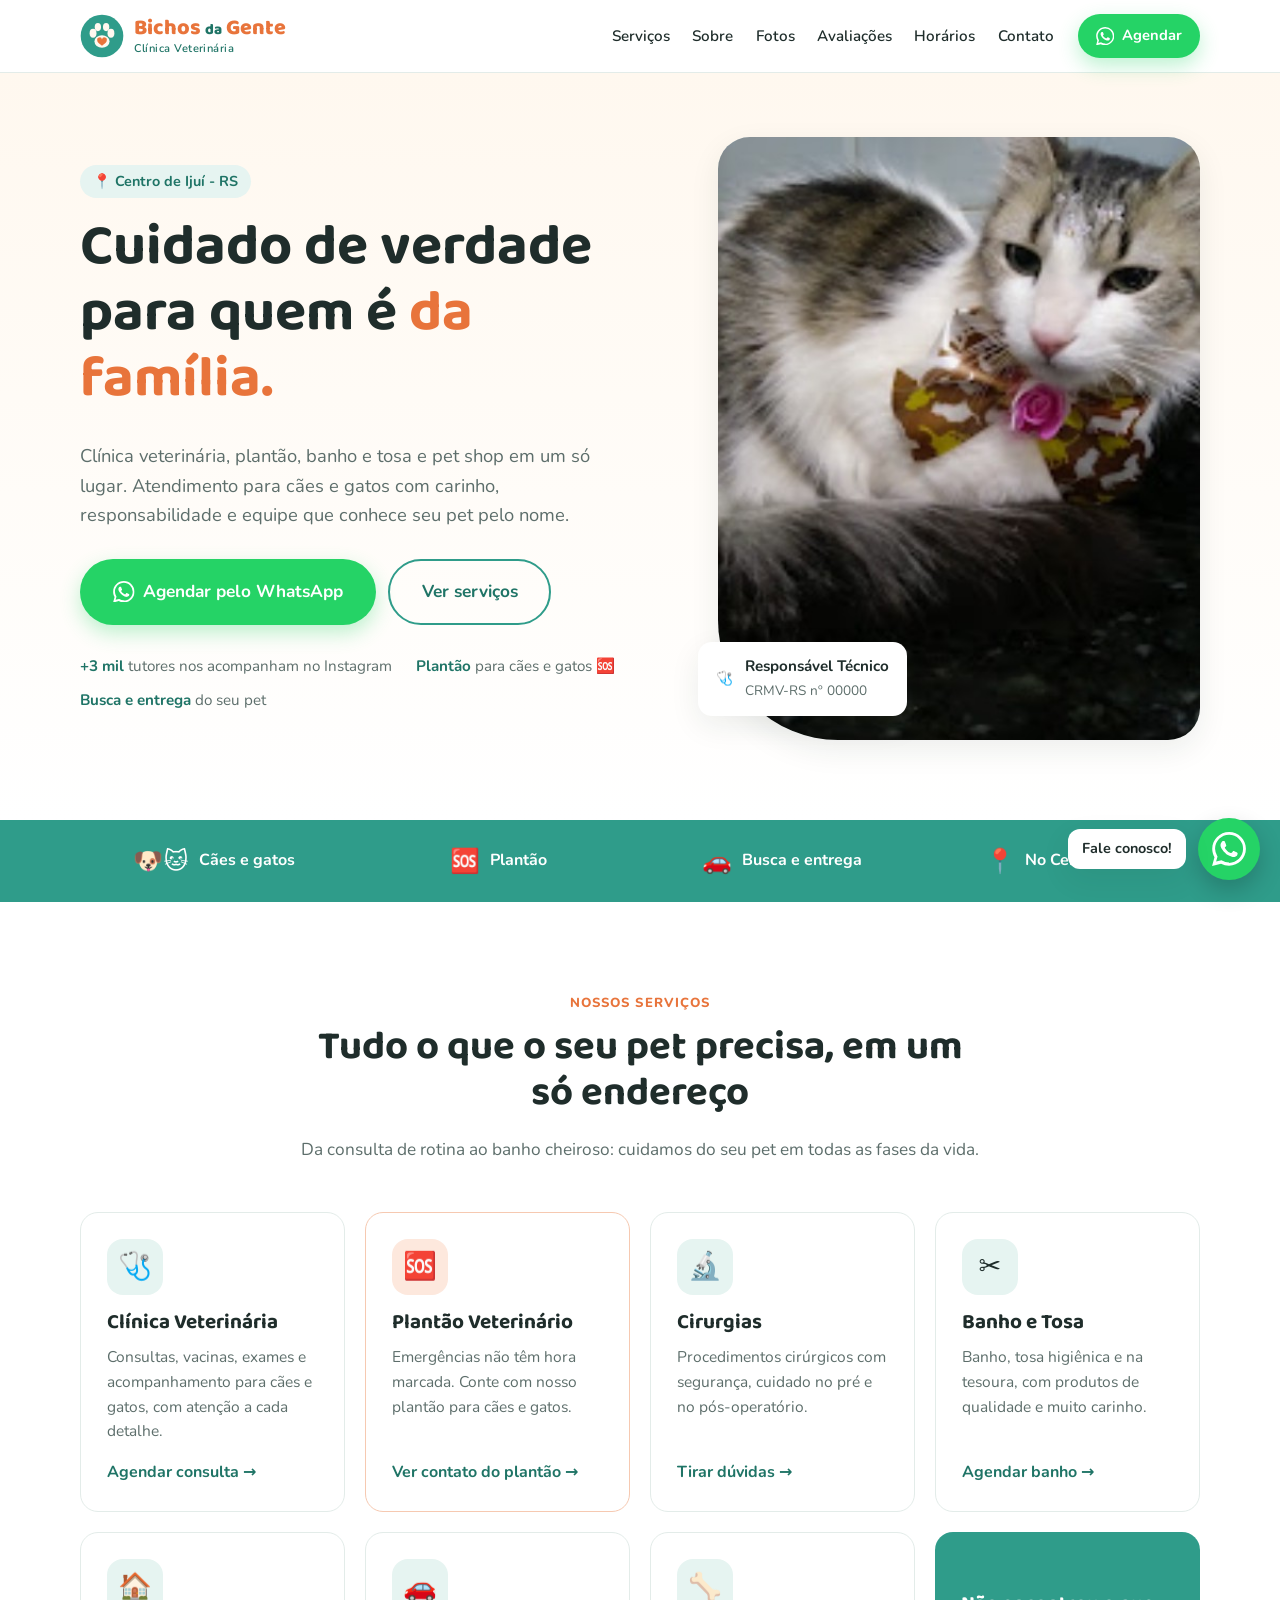
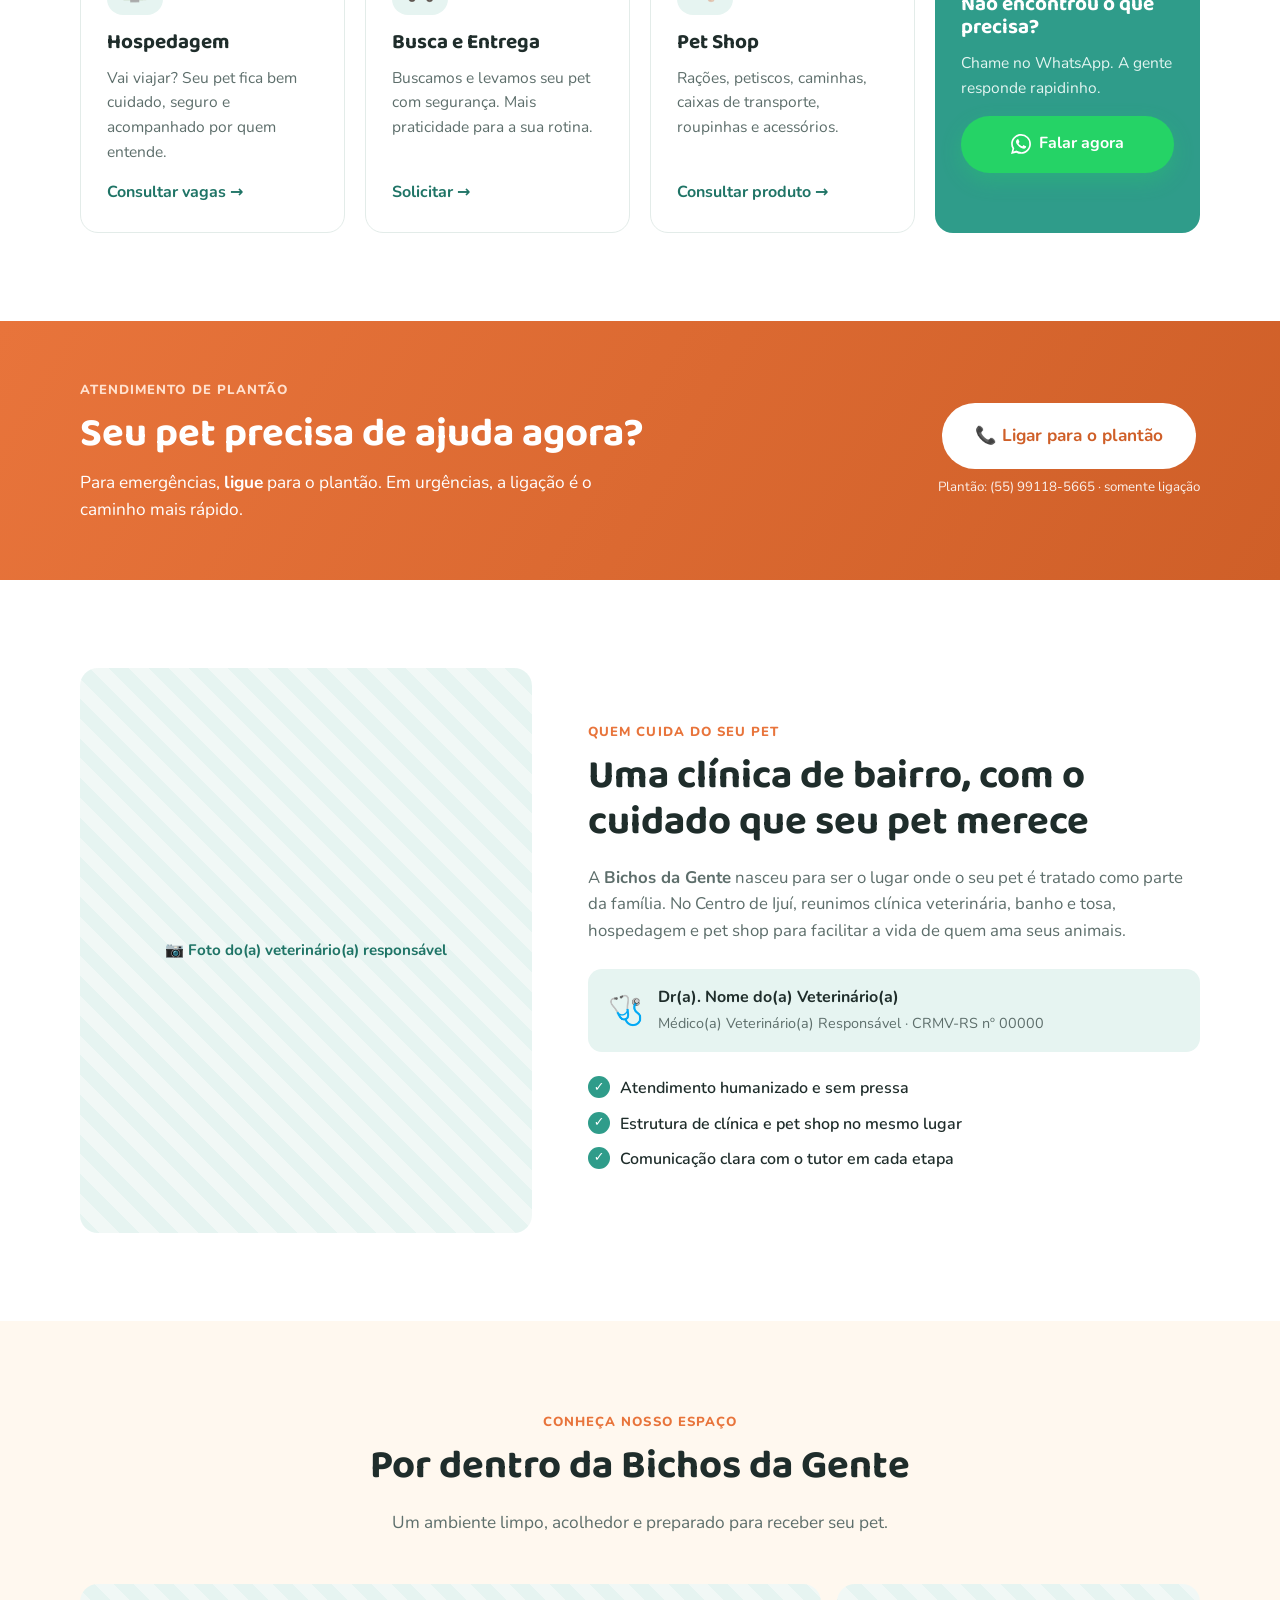
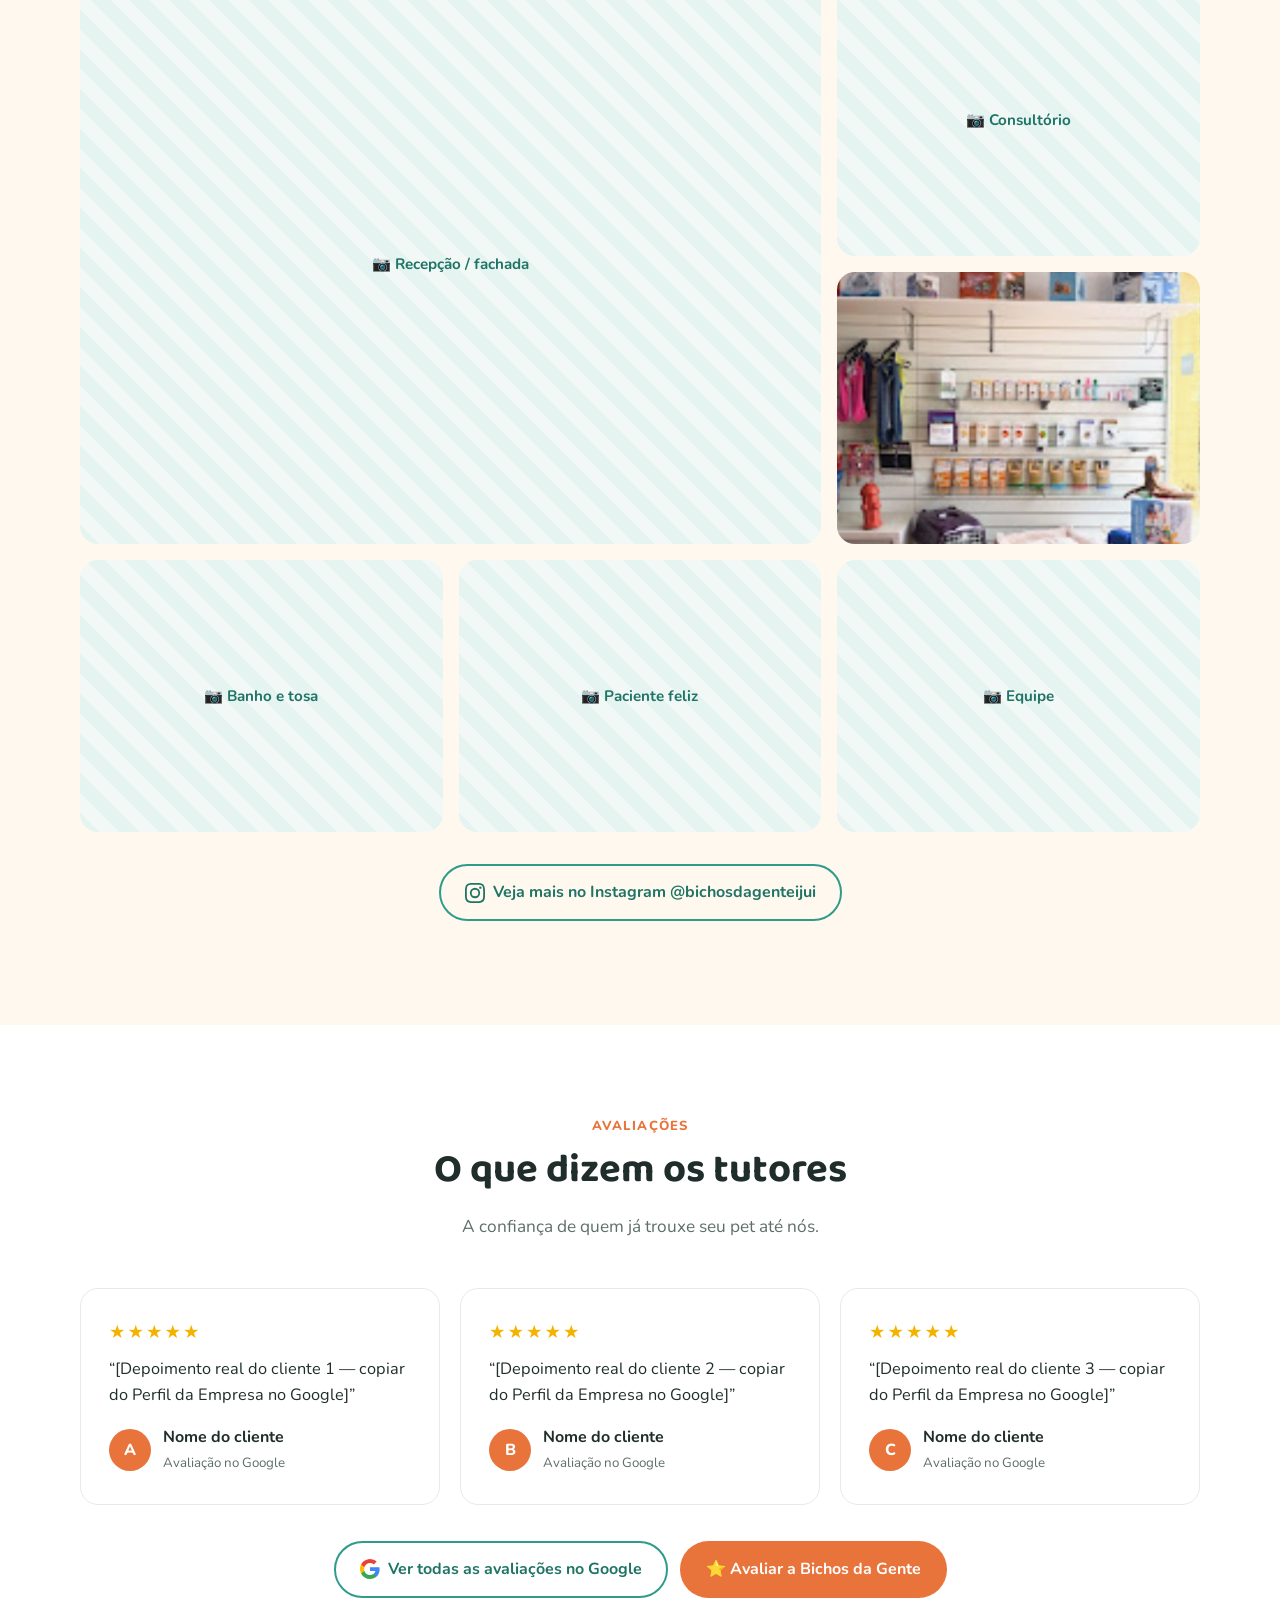
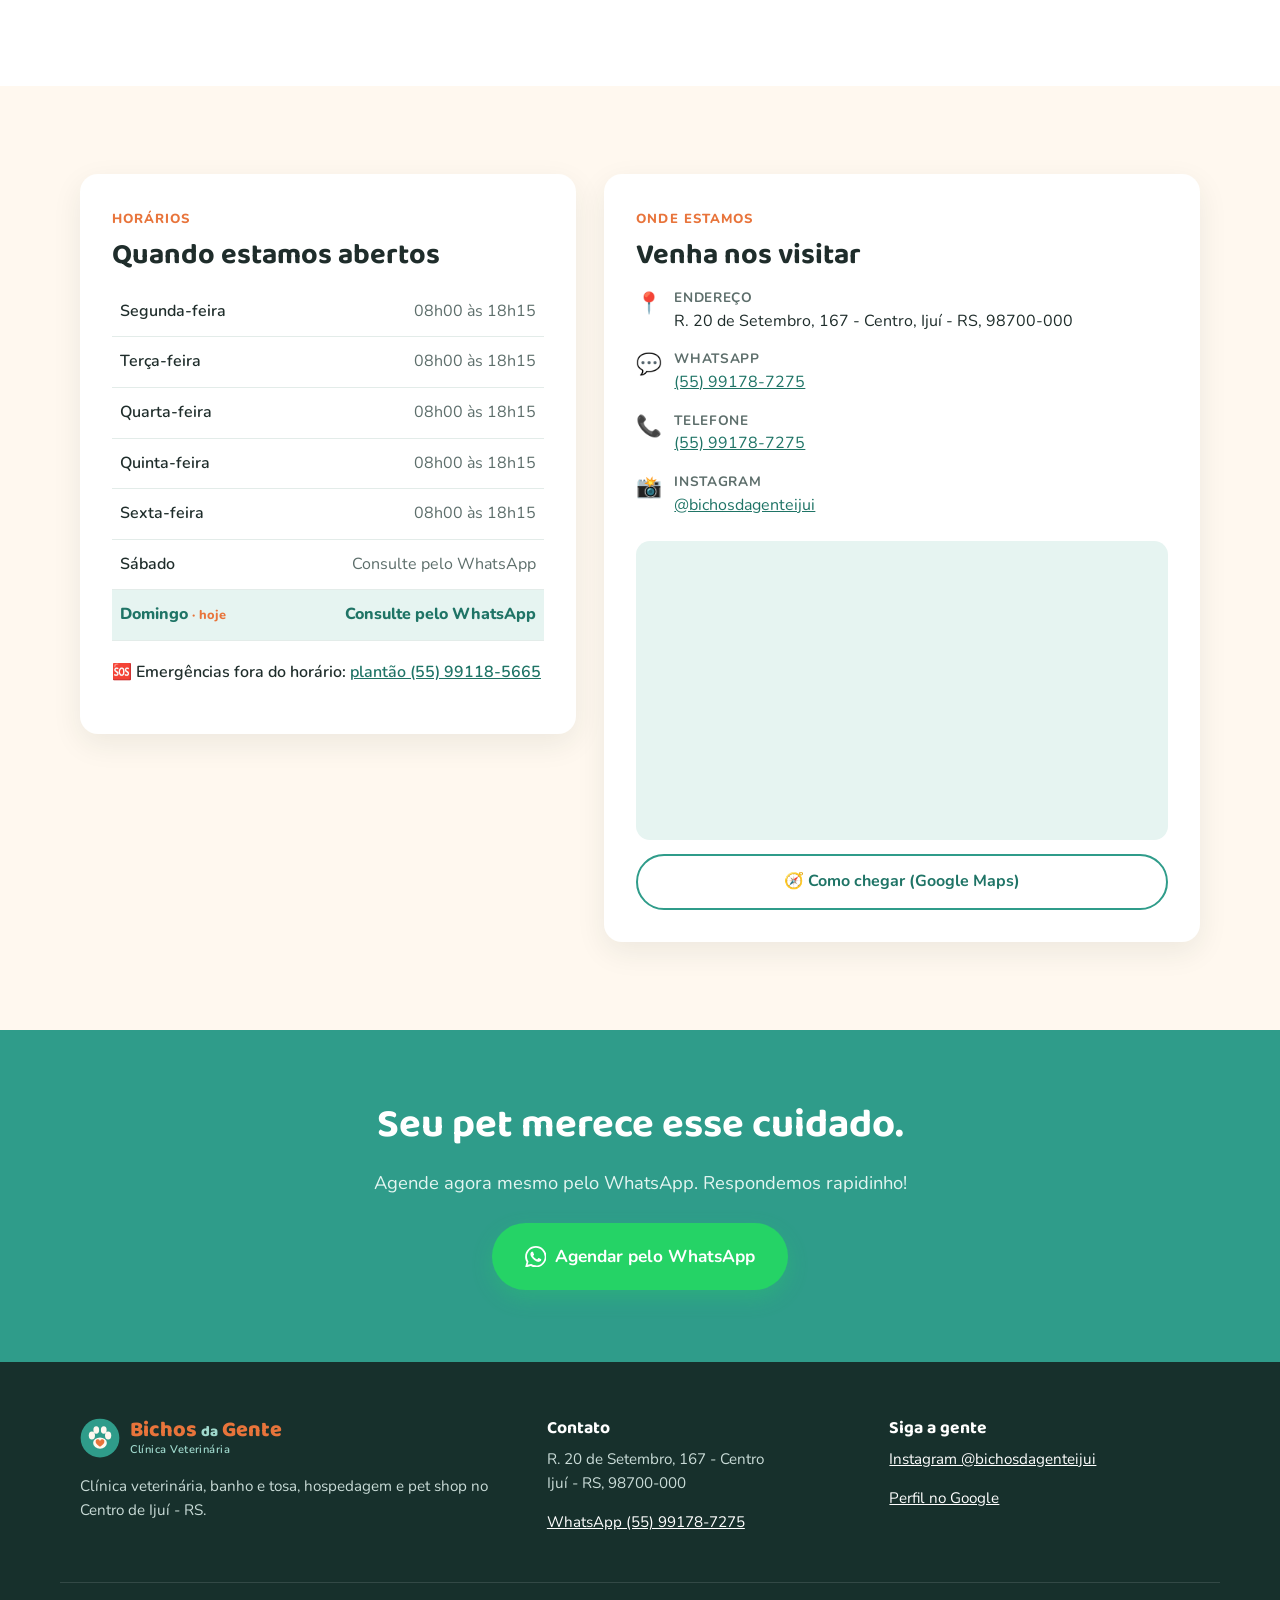
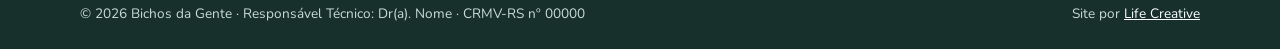
==== preview-site.html @ 6191a256 "Adiciona fotos reais do Perfil do Google e corrige selo do CRMV Co-Authored-By: Claude Opus 5.5 <nor" ====
<!DOCTYPE html>
<html lang="pt-BR">
<head>
  <meta charset="UTF-8">
  <meta name="viewport" content="width=device-width, initial-scale=1.0">
  <title>Bichos da Gente | Clínica Veterinária, Banho e Tosa e Pet Shop em Ijuí - RS</title>
  <meta name="description" content="Clínica veterinária no Centro de Ijuí (RS). Consultas, cirurgias, plantão, banho e tosa, hospedagem, busca e entrega e pet shop para cães e gatos. Fale no WhatsApp: (55) 99178-7275.">
  <meta name="keywords" content="veterinário Ijuí, clínica veterinária Ijuí, banho e tosa Ijuí, pet shop Ijuí, plantão veterinário Ijuí">
  <link rel="canonical" href="https://www.bichosdagente.com.br/"><!-- EDITAR: domínio definitivo -->

  <!-- Compartilhamento (WhatsApp, Facebook, etc.) -->
  <meta property="og:type" content="website">
  <meta property="og:title" content="Bichos da Gente | Clínica Veterinária em Ijuí">
  <meta property="og:description" content="Cuidado completo para cães e gatos no Centro de Ijuí: clínica, plantão, banho e tosa e pet shop.">
  <meta property="og:image" content="assets/img/og-image.jpg"><!-- EDITAR: imagem 1200x630 -->
  <meta property="og:locale" content="pt_BR">
  <meta name="theme-color" content="#2f9c8a">

  <link rel="icon" href="[data-uri]" type="image/svg+xml">
  <link rel="preconnect" href="https://fonts.googleapis.com">
  <link rel="preconnect" href="https://fonts.gstatic.com" crossorigin>
  <link href="https://fonts.googleapis.com/css2?family=Baloo+2:wght@600;700;800&family=Nunito:wght@400;600;700&display=swap" rel="stylesheet">
  <style>
/* =========================================================
   Bichos da Gente — Clínica Veterinária (Ijuí - RS)
   Paleta baseada na identidade visual do Instagram
   ========================================================= */
:root {
  --teal: #2f9c8a;
  --teal-dark: #1f7466;
  --teal-soft: #e6f4f1;
  --orange: #e8743b;
  --orange-dark: #cf5f28;
  --cream: #fff8ef;
  --ink: #1f2d2b;
  --muted: #5d6e6b;
  --line: #e3ece9;
  --white: #fff;
  --wa: #25d366;
  --wa-dark: #1da851;
  --radius: 18px;
  --shadow: 0 10px 30px rgba(31, 45, 43, .08);
  --font-title: "Baloo 2", system-ui, sans-serif;
  --font-body: "Nunito", system-ui, sans-serif;
}

*, *::before, *::after { box-sizing: border-box; }
html { scroll-behavior: smooth; scroll-padding-top: 80px; }
body {
  margin: 0;
  font-family: var(--font-body);
  color: var(--ink);
  background: var(--white);
  line-height: 1.6;
  -webkit-font-smoothing: antialiased;
}
img { max-width: 100%; display: block; }
a { color: var(--teal-dark); }
h1, h2, h3, h4 { font-family: var(--font-title); line-height: 1.15; margin: 0 0 .5em; }
h1 { font-size: clamp(2.2rem, 5vw, 3.6rem); }
h2 { font-size: clamp(1.7rem, 3.5vw, 2.5rem); }
h3 { font-size: 1.3rem; }
p { margin: 0 0 1em; }

.container { width: 100%; max-width: 1160px; margin: 0 auto; padding: 0 20px; }
.center { text-align: center; margin-top: 2rem; }

/* ---------- Botões ---------- */
.btn {
  display: inline-flex; align-items: center; justify-content: center; gap: .5em;
  padding: .85em 1.5em; border-radius: 999px; border: 2px solid transparent;
  font-family: var(--font-body); font-weight: 700; font-size: 1rem;
  text-decoration: none; cursor: pointer; transition: transform .15s, background .2s, box-shadow .2s;
}
.btn:hover { transform: translateY(-2px); }
.btn--sm { padding: .55em 1.1em; font-size: .92rem; }
.btn--lg { padding: 1em 1.8em; font-size: 1.08rem; }
.btn--block { display: flex; width: 100%; }
.btn--wa { background: var(--wa); color: #fff; box-shadow: 0 8px 20px rgba(37, 211, 102, .3); }
.btn--wa:hover { background: var(--wa-dark); }
.btn--primary { background: var(--orange); color: #fff; }
.btn--primary:hover { background: var(--orange-dark); }
.btn--ghost { background: transparent; color: var(--teal-dark); border-color: var(--teal); }
.btn--ghost:hover { background: var(--teal-soft); }
.btn--white { background: #fff; color: var(--orange-dark); }
.ico { width: 1.25em; height: 1.25em; flex-shrink: 0; }

/* ---------- Header ---------- */
.header {
  position: sticky; top: 0; z-index: 50;
  background: rgba(255, 255, 255, .95); backdrop-filter: blur(8px);
  border-bottom: 1px solid var(--line);
}
.header__inner { display: flex; align-items: center; gap: 1.5rem; height: 72px; }
.logo { display: flex; align-items: center; gap: .6rem; text-decoration: none; color: var(--ink); }
.logo__text { font-family: var(--font-title); font-weight: 800; font-size: 1.35rem; line-height: 1; color: var(--orange); }
.logo__text small { font-size: .7em; color: var(--teal-dark); }
.logo__text em { display: block; font-style: normal; font-family: var(--font-body); font-weight: 600; font-size: .7rem; color: var(--teal-dark); letter-spacing: .04em; margin-top: 3px; }
.nav { display: flex; gap: 1.4rem; margin-left: auto; }
.nav a { color: var(--ink); text-decoration: none; font-weight: 600; font-size: .95rem; }
.nav a:hover { color: var(--teal); }
.nav-toggle { display: none; background: none; border: 0; padding: 8px; cursor: pointer; }
.nav-toggle span { display: block; width: 24px; height: 2px; background: var(--ink); margin: 5px 0; border-radius: 2px; transition: .2s; }

/* ---------- Hero ---------- */
.hero { background: linear-gradient(180deg, var(--cream) 0%, #fff 100%); padding: 64px 0 80px; overflow: hidden; }
.hero__inner { display: grid; grid-template-columns: 1.1fr .9fr; gap: 48px; align-items: center; }
.tag { display: inline-block; background: var(--teal-soft); color: var(--teal-dark); font-weight: 700; font-size: .9rem; padding: .35em .9em; border-radius: 999px; margin-bottom: 1rem; }
.hl { color: var(--orange); }
.lead { font-size: 1.15rem; color: var(--muted); max-width: 540px; }
.hero__ctas { display: flex; flex-wrap: wrap; gap: 12px; margin: 1.8rem 0; }
.hero__proof { list-style: none; padding: 0; margin: 0; display: flex; flex-wrap: wrap; gap: 10px 24px; color: var(--muted); font-size: .95rem; }
.hero__proof strong { color: var(--teal-dark); }
.hero__media { position: relative; }
.hero__badge {
  position: absolute; left: -20px; bottom: 24px; z-index: 2;
  display: flex; align-items: center; gap: 12px;
  background: #fff; padding: 12px 18px; border-radius: 14px; box-shadow: var(--shadow);
}
.hero__badge-ico { font-size: 1.6rem; }
.hero__badge strong { display: block; font-size: .95rem; }
.hero__badge span { font-size: .85rem; color: var(--muted); }

/* ---------- Placeholders de foto ---------- */
.photo {
  position: relative; margin: 0; border-radius: var(--radius); overflow: hidden;
  background: repeating-linear-gradient(45deg, var(--teal-soft), var(--teal-soft) 14px, #f1f8f6 14px, #f1f8f6 28px);
  aspect-ratio: 4 / 3;
}
.photo::after {
  content: "📷 " attr(data-label);
  position: absolute; inset: 0; display: grid; place-items: center; text-align: center;
  padding: 1rem; color: var(--teal-dark); font-weight: 700; font-size: .95rem;
}
.photo img { position: absolute; inset: 0; width: 100%; height: 100%; object-fit: cover; z-index: 1; }
.photo--hero { aspect-ratio: 4 / 5; border-radius: 32px 32px 32px 120px; box-shadow: var(--shadow); }
.photo--portrait { aspect-ratio: 4 / 5; }

/* ---------- Faixa de confiança ---------- */
.trust { background: var(--teal); color: #fff; padding: 22px 0; }
.trust__grid { display: grid; grid-template-columns: repeat(4, 1fr); gap: 16px; text-align: center; }
.trust__grid div { display: flex; align-items: center; justify-content: center; gap: 10px; }
.trust__grid span { font-size: 1.5rem; }
.trust__grid p { margin: 0; font-weight: 700; }

/* ---------- Seções ---------- */
.section { padding: 88px 0; }
.section--soft { background: var(--cream); }
.section__head { text-align: center; max-width: 680px; margin: 0 auto 48px; }
.section__head p { color: var(--muted); font-size: 1.08rem; }
.eyebrow { display: inline-block; color: var(--orange); font-weight: 800; text-transform: uppercase; letter-spacing: .08em; font-size: .82rem; margin-bottom: .6rem; }
.eyebrow--light { color: #ffe1cf; }

/* ---------- Cards de serviço ---------- */
.cards { display: grid; grid-template-columns: repeat(4, 1fr); gap: 20px; }
.card {
  background: #fff; border: 1px solid var(--line); border-radius: var(--radius);
  padding: 26px; display: flex; flex-direction: column; transition: transform .2s, box-shadow .2s;
}
.card:hover { transform: translateY(-4px); box-shadow: var(--shadow); }
.card__ico { width: 56px; height: 56px; display: grid; place-items: center; font-size: 1.7rem; background: var(--teal-soft); border-radius: 16px; margin-bottom: 16px; }
.card p { color: var(--muted); font-size: .97rem; flex: 1; }
.card__link { font-weight: 700; text-decoration: none; color: var(--teal-dark); }
.card__link:hover { color: var(--orange); }
.card--alert .card__ico { background: #fde8dd; }
.card--alert { border-color: #f6c9b1; }
.card--cta { background: var(--teal); color: #fff; border: 0; justify-content: center; }
.card--cta p { color: #e3f5f1; flex: 0; }

/* ---------- Plantão ---------- */
.emergency { background: linear-gradient(120deg, var(--orange) 0%, var(--orange-dark) 100%); color: #fff; padding: 56px 0; }
.emergency__inner { display: flex; align-items: center; justify-content: space-between; gap: 32px; flex-wrap: wrap; }
.emergency h2 { margin-bottom: .3em; }
.emergency p { margin: 0; font-size: 1.08rem; max-width: 560px; }
.emergency__ctas { display: flex; flex-direction: column; align-items: center; gap: 8px; }
.emergency__ctas small { opacity: .9; }

/* ---------- Sobre ---------- */
.about { display: grid; grid-template-columns: .85fr 1.15fr; gap: 56px; align-items: center; }
.about__text p { color: var(--muted); font-size: 1.05rem; }
.vet-card { display: flex; gap: 14px; align-items: center; background: var(--teal-soft); border-radius: 14px; padding: 16px 20px; margin: 1.5rem 0; }
.vet-card__ico { font-size: 1.8rem; }
.vet-card strong { display: block; }
.vet-card span { font-size: .9rem; color: var(--muted); }
.checks { list-style: none; padding: 0; margin: 0; }
.checks li { padding-left: 32px; position: relative; margin-bottom: .6rem; font-weight: 600; }
.checks li::before { content: "✓"; position: absolute; left: 0; top: 0; width: 22px; height: 22px; display: grid; place-items: center; background: var(--teal); color: #fff; border-radius: 50%; font-size: .8rem; }

/* ---------- Galeria ---------- */
.gallery { display: grid; grid-template-columns: repeat(3, 1fr); gap: 16px; }
.gallery .photo:first-child { grid-row: span 2; grid-column: span 2; aspect-ratio: auto; }

/* ---------- Avaliações ---------- */
.reviews { display: grid; grid-template-columns: repeat(3, 1fr); gap: 20px; }
.review { margin: 0; background: #fff; border: 1px solid var(--line); border-radius: var(--radius); padding: 28px; display: flex; flex-direction: column; }
.review p { flex: 1; font-size: 1.02rem; }
.stars { color: #f5b301; font-size: 1.15rem; letter-spacing: 2px; margin-bottom: .6rem; }
.review footer { display: flex; align-items: center; gap: 12px; }
.review footer strong { display: block; }
.review footer small { color: var(--muted); }
.avatar { width: 42px; height: 42px; border-radius: 50%; background: var(--orange); color: #fff; display: grid; place-items: center; font-weight: 800; }
.reviews__ctas { display: flex; flex-wrap: wrap; justify-content: center; gap: 12px; margin-top: 36px; }

/* ---------- Horários e contato ---------- */
.info { display: grid; grid-template-columns: 1fr 1.2fr; gap: 28px; align-items: start; }
.info__box { background: #fff; border-radius: var(--radius); padding: 32px; box-shadow: var(--shadow); }
.info__box h2 { font-size: 1.8rem; }
.hours { width: 100%; border-collapse: collapse; }
.hours th, .hours td { padding: 12px 8px; border-bottom: 1px solid var(--line); text-align: left; }
.hours th { font-weight: 600; }
.hours td { text-align: right; color: var(--muted); }
.hours tr.today { background: var(--teal-soft); }
.hours tr.today th, .hours tr.today td { color: var(--teal-dark); font-weight: 800; }
.hours tr.today th::after { content: " · hoje"; font-size: .8rem; color: var(--orange); }
.hours__note { margin-top: 1.2rem; font-weight: 600; }
.contact { list-style: none; padding: 0; margin: 0 0 1.4rem; display: grid; gap: 14px; }
.contact li { display: flex; gap: 12px; align-items: flex-start; }
.contact li > span { font-size: 1.3rem; }
.contact strong { display: block; font-size: .85rem; color: var(--muted); text-transform: uppercase; letter-spacing: .05em; }
.map { border-radius: 14px; overflow: hidden; margin-bottom: 14px; aspect-ratio: 16 / 9; background: var(--teal-soft); }
.map iframe { width: 100%; height: 100%; border: 0; }

/* ---------- CTA final ---------- */
.final { background: var(--teal); color: #fff; padding: 72px 0; text-align: center; }
.final p { font-size: 1.15rem; color: #e3f5f1; margin-bottom: 1.6rem; }

/* ---------- Rodapé ---------- */
.footer { background: #17302c; color: #c9dbd7; padding: 56px 0 24px; font-size: .95rem; }
.footer a { color: #fff; }
.footer h4 { color: #fff; font-size: 1.1rem; }
.footer__grid { display: grid; grid-template-columns: 1.4fr 1fr 1fr; gap: 32px; }
.logo--light .logo__text small, .logo--light .logo__text em { color: #9fd8cc; }
.footer__grid .logo { margin-bottom: 1rem; }
.footer__bottom { display: flex; justify-content: space-between; flex-wrap: wrap; gap: 8px; border-top: 1px solid rgba(255,255,255,.12); margin-top: 32px; padding-top: 20px; font-size: .85rem; }
.footer__bottom p { margin: 0; }

/* ---------- WhatsApp flutuante ---------- */
.wa-float {
  position: fixed; right: 20px; bottom: 20px; z-index: 60;
  width: 62px; height: 62px; border-radius: 50%; background: var(--wa); color: #fff;
  display: grid; place-items: center; box-shadow: 0 10px 25px rgba(0,0,0,.2);
  animation: pulse 2.4s infinite;
}
.wa-float svg { width: 34px; height: 34px; }
.wa-float__bubble {
  position: absolute; right: 74px; white-space: nowrap; background: #fff; color: var(--ink);
  padding: 8px 14px; border-radius: 12px; font-weight: 700; font-size: .9rem; box-shadow: var(--shadow);
}
@keyframes pulse {
  0% { box-shadow: 0 0 0 0 rgba(37, 211, 102, .5); }
  70% { box-shadow: 0 0 0 16px rgba(37, 211, 102, 0); }
  100% { box-shadow: 0 0 0 0 rgba(37, 211, 102, 0); }
}

/* ---------- Responsivo ---------- */
@media (max-width: 1000px) {
  .cards { grid-template-columns: repeat(2, 1fr); }
  .header__cta { display: none; }
}
@media (max-width: 860px) {
  .nav-toggle { display: block; margin-left: auto; }
  .nav {
    position: absolute; top: 72px; left: 0; right: 0; flex-direction: column; gap: 0;
    background: #fff; border-bottom: 1px solid var(--line); display: none;
  }
  .nav.open { display: flex; }
  .nav a { padding: 14px 20px; border-top: 1px solid var(--line); }
  .hero { padding: 40px 0 56px; }
  .hero__inner, .about, .info { grid-template-columns: 1fr; gap: 36px; }
  .hero__media { max-width: 420px; margin: 0 auto; width: 100%; }
  .hero__badge { left: 0; }
  .reviews { grid-template-columns: 1fr; }
  .gallery { grid-template-columns: repeat(2, 1fr); }
  .gallery .photo:first-child { grid-row: auto; grid-column: span 2; aspect-ratio: 16 / 9; }
  .trust__grid { grid-template-columns: repeat(2, 1fr); }
  .footer__grid { grid-template-columns: 1fr; }
  .section { padding: 64px 0; }
  .emergency__inner { flex-direction: column; text-align: center; }
}
@media (max-width: 520px) {
  .cards { grid-template-columns: 1fr; }
  .hero__ctas .btn { width: 100%; }
  .wa-float__bubble { display: none; }
  .info__box { padding: 22px; }
  .container { padding: 0 16px; }
}
@media (prefers-reduced-motion: reduce) {
  html { scroll-behavior: auto; }
  .wa-float { animation: none; }
  .btn, .card { transition: none; }
}

</style>

  <!-- Dados estruturados para o Google (SEO local) -->
  <script type="application/ld+json">
  {
    "@context": "https://schema.org",
    "@type": "VeterinaryCare",
    "name": "Bichos da Gente - Clínica Veterinária",
    "image": "https://www.bichosdagente.com.br/assets/img/og-image.jpg",
    "url": "https://www.bichosdagente.com.br/",
    "telephone": "+55-55-99178-7275",
    "address": {
      "@type": "PostalAddress",
      "streetAddress": "Rua 20 de Setembro, 167 - Centro",
      "addressLocality": "Ijuí",
      "addressRegion": "RS",
      "postalCode": "98700-000",
      "addressCountry": "BR"
    },
    "sameAs": [
      "https://www.instagram.com/bichosdagenteijui",
      "https://share.google/rm68JklPEhJQ6bpwt"
    ],
    "openingHoursSpecification": [
      { "@type": "OpeningHoursSpecification", "dayOfWeek": ["Monday","Tuesday","Wednesday","Thursday","Friday"], "opens": "08:00", "closes": "18:15" }
    ]
  }
  </script>
  <!-- EDITAR: ajuste "openingHoursSpecification" quando os horários forem confirmados -->
</head>
<body>

  <!-- ============ TOPO ============ -->
  <header class="header" id="topo">
    <div class="container header__inner">
      <a href="#topo" class="logo" aria-label="Bichos da Gente - início">
        <img src="[data-uri]" alt="" width="44" height="44">
        <span class="logo__text">Bichos <small>da</small> Gente<em>Clínica Veterinária</em></span>
      </a>

      <nav class="nav" id="nav" aria-label="Menu principal">
        <a href="#servicos">Serviços</a>
        <a href="#sobre">Sobre</a>
        <a href="#fotos">Fotos</a>
        <a href="#avaliacoes">Avaliações</a>
        <a href="#horarios">Horários</a>
        <a href="#contato">Contato</a>
      </nav>

      <a class="btn btn--wa btn--sm header__cta" data-wa="Olá! Vim pelo site e gostaria de agendar um atendimento." href="#" target="_blank" rel="noopener">
        <svg class="ico" aria-hidden="true"><use href="#i-wa"/></svg> Agendar
      </a>
      <button class="nav-toggle" id="navToggle" aria-label="Abrir menu" aria-expanded="false" aria-controls="nav">
        <span></span><span></span><span></span>
      </button>
    </div>
  </header>

  <main>
    <!-- ============ HERO ============ -->
    <section class="hero">
      <div class="container hero__inner">
        <div class="hero__text">
          <span class="tag">📍 Centro de Ijuí - RS</span>
          <h1>Cuidado de verdade para quem é <span class="hl">da família.</span></h1>
          <p class="lead">Clínica veterinária, plantão, banho e tosa e pet shop em um só lugar. Atendimento para cães e gatos com carinho, responsabilidade e equipe que conhece seu pet pelo nome.</p>
          <div class="hero__ctas">
            <a class="btn btn--wa btn--lg" data-wa="Olá! Vim pelo site e gostaria de agendar uma consulta para o meu pet." href="#" target="_blank" rel="noopener">
              <svg class="ico" aria-hidden="true"><use href="#i-wa"/></svg> Agendar pelo WhatsApp
            </a>
            <a class="btn btn--ghost btn--lg" href="#servicos">Ver serviços</a>
          </div>
          <ul class="hero__proof">
            <li><strong>+3 mil</strong> tutores nos acompanham no Instagram</li>
            <li><strong>Plantão</strong> para cães e gatos 🆘</li>
            <li><strong>Busca e entrega</strong> do seu pet</li>
          </ul>
        </div>
        <div class="hero__media">
          <!-- EDITAR: troque pela foto real (ex.: assets/img/hero.jpg) — veterinário(a) com um pet -->
          <div class="photo photo--hero" data-label="Foto principal: veterinário(a) atendendo um pet">
            <img src="[data-uri]" alt="Gatinho com gravatinha após o banho na Bichos da Gente" loading="eager" onerror="this.remove()">
          </div>
          <div class="hero__badge">
            <span class="hero__badge-ico">🩺</span>
            <div><strong>Responsável Técnico</strong><span>CRMV-RS nº <!-- EDITAR -->00000</span></div>
          </div>
        </div>
      </div>
    </section>

    <!-- ============ FAIXA DE CONFIANÇA ============ -->
    <section class="trust" aria-label="Diferenciais">
      <div class="container trust__grid">
        <div><span>🐶🐱</span><p>Cães e gatos</p></div>
        <div><span>🆘</span><p>Plantão</p></div>
        <div><span>🚗</span><p>Busca e entrega</p></div>
        <div><span>📍</span><p>No Centro de Ijuí</p></div>
      </div>
    </section>

    <!-- ============ SERVIÇOS ============ -->
    <section class="section" id="servicos">
      <div class="container">
        <div class="section__head">
          <span class="eyebrow">Nossos serviços</span>
          <h2>Tudo o que o seu pet precisa, em um só endereço</h2>
          <p>Da consulta de rotina ao banho cheiroso: cuidamos do seu pet em todas as fases da vida.</p>
        </div>

        <div class="cards">
          <article class="card">
            <div class="card__ico">🩺</div>
            <h3>Clínica Veterinária</h3>
            <p>Consultas, vacinas, exames e acompanhamento para cães e gatos, com atenção a cada detalhe.</p>
            <a class="card__link" data-wa="Olá! Gostaria de agendar uma consulta veterinária." href="#" target="_blank" rel="noopener">Agendar consulta →</a>
          </article>
          <article class="card card--alert">
            <div class="card__ico">🆘</div>
            <h3>Plantão Veterinário</h3>
            <p>Emergências não têm hora marcada. Conte com nosso plantão para cães e gatos.</p>
            <a class="card__link" href="#plantao">Ver contato do plantão →</a>
          </article>
          <article class="card">
            <div class="card__ico">🔬</div>
            <h3>Cirurgias</h3>
            <p>Procedimentos cirúrgicos com segurança, cuidado no pré e no pós-operatório.</p>
            <a class="card__link" data-wa="Olá! Gostaria de informações sobre cirurgias." href="#" target="_blank" rel="noopener">Tirar dúvidas →</a>
          </article>
          <article class="card">
            <div class="card__ico">✂️</div>
            <h3>Banho e Tosa</h3>
            <p>Banho, tosa higiênica e na tesoura, com produtos de qualidade e muito carinho.</p>
            <a class="card__link" data-wa="Olá! Gostaria de agendar banho e tosa." href="#" target="_blank" rel="noopener">Agendar banho →</a>
          </article>
          <article class="card">
            <div class="card__ico">🏠</div>
            <h3>Hospedagem</h3>
            <p>Vai viajar? Seu pet fica bem cuidado, seguro e acompanhado por quem entende.</p>
            <a class="card__link" data-wa="Olá! Gostaria de informações sobre hospedagem." href="#" target="_blank" rel="noopener">Consultar vagas →</a>
          </article>
          <article class="card">
            <div class="card__ico">🚗</div>
            <h3>Busca e Entrega</h3>
            <p>Buscamos e levamos seu pet com segurança. Mais praticidade para a sua rotina.</p>
            <a class="card__link" data-wa="Olá! Gostaria de usar o serviço de busca e entrega." href="#" target="_blank" rel="noopener">Solicitar →</a>
          </article>
          <article class="card">
            <div class="card__ico">🦴</div>
            <h3>Pet Shop</h3>
            <p>Rações, petiscos, caminhas, caixas de transporte, roupinhas e acessórios.</p>
            <a class="card__link" data-wa="Olá! Gostaria de saber se vocês têm um produto." href="#" target="_blank" rel="noopener">Consultar produto →</a>
          </article>
          <article class="card card--cta">
            <h3>Não encontrou o que precisa?</h3>
            <p>Chame no WhatsApp. A gente responde rapidinho.</p>
            <a class="btn btn--wa" data-wa="Olá! Tenho uma dúvida sobre os serviços." href="#" target="_blank" rel="noopener">
              <svg class="ico" aria-hidden="true"><use href="#i-wa"/></svg> Falar agora
            </a>
          </article>
        </div>
      </div>
    </section>

    <!-- ============ PLANTÃO (destaque) ============ -->
    <section class="emergency" id="plantao">
      <div class="container emergency__inner">
        <div>
          <span class="eyebrow eyebrow--light">Atendimento de plantão</span>
          <h2>Seu pet precisa de ajuda agora?</h2>
          <p>Para emergências, <strong>ligue</strong> para o plantão. Em urgências, a ligação é o caminho mais rápido.</p>
        </div>
        <div class="emergency__ctas">
          <!-- EDITAR: confirmar número do plantão (aparece em post do Instagram como 99118-5665) -->
          <a class="btn btn--white btn--lg" href="tel:+5555991185665">📞 Ligar para o plantão</a>
          <small>Plantão: (55) 99118-5665 · somente ligação</small>
        </div>
      </div>
    </section>

    <!-- ============ SOBRE ============ -->
    <section class="section" id="sobre">
      <div class="container about">
        <div class="about__media">
          <!-- EDITAR: foto real do(a) veterinário(a) responsável -->
          <div class="photo photo--portrait" data-label="Foto do(a) veterinário(a) responsável">
            <img src="assets/img/veterinario.jpg" alt="Veterinário(a) responsável da Bichos da Gente" loading="lazy" onerror="this.remove()">
          </div>
        </div>
        <div class="about__text">
          <span class="eyebrow">Quem cuida do seu pet</span>
          <h2>Uma clínica de bairro, com o cuidado que seu pet merece</h2>
          <p>A <strong>Bichos da Gente</strong> nasceu para ser o lugar onde o seu pet é tratado como parte da família. No Centro de Ijuí, reunimos clínica veterinária, banho e tosa, hospedagem e pet shop para facilitar a vida de quem ama seus animais.</p>
          <!-- EDITAR: inserir um parágrafo com a história real da clínica / formação do(a) veterinário(a) -->
          <div class="vet-card">
            <div class="vet-card__ico">🩺</div>
            <div>
              <strong><!-- EDITAR -->Dr(a). Nome do(a) Veterinário(a)</strong>
              <span>Médico(a) Veterinário(a) Responsável · CRMV-RS nº <!-- EDITAR -->00000</span>
            </div>
          </div>
          <ul class="checks">
            <li>Atendimento humanizado e sem pressa</li>
            <li>Estrutura de clínica e pet shop no mesmo lugar</li>
            <li>Comunicação clara com o tutor em cada etapa</li>
          </ul>
        </div>
      </div>
    </section>

    <!-- ============ FOTOS ============ -->
    <section class="section section--soft" id="fotos">
      <div class="container">
        <div class="section__head">
          <span class="eyebrow">Conheça nosso espaço</span>
          <h2>Por dentro da Bichos da Gente</h2>
          <p>Um ambiente limpo, acolhedor e preparado para receber seu pet.</p>
        </div>
        <!-- EDITAR: substitua pelos arquivos reais em assets/img/ (fotos da clínica, banho e tosa, pet shop e pacientes) -->
        <div class="gallery">
          <figure class="photo" data-label="Recepção / fachada"><img src="assets/img/foto-1.jpg" alt="Fachada da clínica Bichos da Gente" loading="lazy" onerror="this.remove()"></figure>
          <figure class="photo" data-label="Consultório"><img src="assets/img/foto-2.jpg" alt="Consultório veterinário" loading="lazy" onerror="this.remove()"></figure>
          <figure class="photo" data-label="Pet shop"><img src="[data-uri]" alt="Pet shop com rações e acessórios" loading="lazy" onerror="this.remove()"></figure>
          <figure class="photo" data-label="Banho e tosa"><img src="assets/img/foto-4.jpg" alt="Espaço de banho e tosa" loading="lazy" onerror="this.remove()"></figure>
          <figure class="photo" data-label="Paciente feliz"><img src="assets/img/foto-5.jpg" alt="Pet atendido na clínica" loading="lazy" onerror="this.remove()"></figure>
          <figure class="photo" data-label="Equipe"><img src="assets/img/foto-6.jpg" alt="Equipe da Bichos da Gente" loading="lazy" onerror="this.remove()"></figure>
        </div>
        <p class="center">
          <a class="btn btn--ghost" href="https://www.instagram.com/bichosdagenteijui" target="_blank" rel="noopener">
            <svg class="ico" aria-hidden="true"><use href="#i-ig"/></svg> Veja mais no Instagram @bichosdagenteijui
          </a>
        </p>
      </div>
    </section>

    <!-- ============ AVALIAÇÕES ============ -->
    <section class="section" id="avaliacoes">
      <div class="container">
        <div class="section__head">
          <span class="eyebrow">Avaliações</span>
          <h2>O que dizem os tutores</h2>
          <p>A confiança de quem já trouxe seu pet até nós.</p>
        </div>

        <!-- EDITAR: copie depoimentos REAIS do Google (com autorização) e substitua os textos abaixo -->
        <div class="reviews">
          <blockquote class="review">
            <div class="stars" aria-label="5 estrelas">★★★★★</div>
            <p>“[Depoimento real do cliente 1 — copiar do Perfil da Empresa no Google]”</p>
            <footer><span class="avatar">A</span><div><strong>Nome do cliente</strong><small>Avaliação no Google</small></div></footer>
          </blockquote>
          <blockquote class="review">
            <div class="stars" aria-label="5 estrelas">★★★★★</div>
            <p>“[Depoimento real do cliente 2 — copiar do Perfil da Empresa no Google]”</p>
            <footer><span class="avatar">B</span><div><strong>Nome do cliente</strong><small>Avaliação no Google</small></div></footer>
          </blockquote>
          <blockquote class="review">
            <div class="stars" aria-label="5 estrelas">★★★★★</div>
            <p>“[Depoimento real do cliente 3 — copiar do Perfil da Empresa no Google]”</p>
            <footer><span class="avatar">C</span><div><strong>Nome do cliente</strong><small>Avaliação no Google</small></div></footer>
          </blockquote>
        </div>

        <div class="reviews__ctas">
          <a class="btn btn--ghost" href="https://share.google/rm68JklPEhJQ6bpwt" target="_blank" rel="noopener">
            <svg class="ico" aria-hidden="true"><use href="#i-g"/></svg> Ver todas as avaliações no Google
          </a>
          <a class="btn btn--primary" href="https://share.google/rm68JklPEhJQ6bpwt" target="_blank" rel="noopener">⭐ Avaliar a Bichos da Gente</a>
        </div>
      </div>
    </section>

    <!-- ============ HORÁRIOS + LOCALIZAÇÃO ============ -->
    <section class="section section--soft" id="horarios">
      <div class="container info">
        <div class="info__box">
          <span class="eyebrow">Horários</span>
          <h2>Quando estamos abertos</h2>
          <!-- EDITAR: confirmar horários com a clínica (Google informa fechamento às 18h15) -->
          <table class="hours" id="hoursTable">
            <tbody>
              <tr data-day="1"><th>Segunda-feira</th><td>08h00 às 18h15</td></tr>
              <tr data-day="2"><th>Terça-feira</th><td>08h00 às 18h15</td></tr>
              <tr data-day="3"><th>Quarta-feira</th><td>08h00 às 18h15</td></tr>
              <tr data-day="4"><th>Quinta-feira</th><td>08h00 às 18h15</td></tr>
              <tr data-day="5"><th>Sexta-feira</th><td>08h00 às 18h15</td></tr>
              <tr data-day="6"><th>Sábado</th><td>Consulte pelo WhatsApp</td></tr>
              <tr data-day="0"><th>Domingo</th><td>Consulte pelo WhatsApp</td></tr>
            </tbody>
          </table>
          <p class="hours__note">🆘 Emergências fora do horário: <a href="tel:+5555991185665">plantão (55) 99118-5665</a></p>
        </div>

        <div class="info__box" id="contato">
          <span class="eyebrow">Onde estamos</span>
          <h2>Venha nos visitar</h2>
          <ul class="contact">
            <li><span>📍</span><div><strong>Endereço</strong>R. 20 de Setembro, 167 - Centro, Ijuí - RS, 98700-000</div></li>
            <li><span>💬</span><div><strong>WhatsApp</strong><a data-wa="Olá! Vim pelo site." href="#" target="_blank" rel="noopener">(55) 99178-7275</a></div></li>
            <li><span>📞</span><div><strong>Telefone</strong><a href="tel:+5555991787275">(55) 99178-7275</a></div></li>
            <li><span>📸</span><div><strong>Instagram</strong><a href="https://www.instagram.com/bichosdagenteijui" target="_blank" rel="noopener">@bichosdagenteijui</a></div></li>
          </ul>
          <div class="map">
            <iframe title="Mapa: Bichos da Gente, R. 20 de Setembro, 167 - Centro, Ijuí" src="https://maps.google.com/maps?q=R.%2020%20de%20Setembro%2C%20167%20-%20Centro%2C%20Iju%C3%AD%20-%20RS&z=16&output=embed" loading="lazy" referrerpolicy="no-referrer-when-downgrade"></iframe>
          </div>
          <a class="btn btn--ghost btn--block" href="https://share.google/rm68JklPEhJQ6bpwt" target="_blank" rel="noopener">🧭 Como chegar (Google Maps)</a>
        </div>
      </div>
    </section>

    <!-- ============ CTA FINAL ============ -->
    <section class="final">
      <div class="container final__inner">
        <h2>Seu pet merece esse cuidado.</h2>
        <p>Agende agora mesmo pelo WhatsApp. Respondemos rapidinho!</p>
        <a class="btn btn--wa btn--lg" data-wa="Olá! Vim pelo site e gostaria de agendar um atendimento para o meu pet." href="#" target="_blank" rel="noopener">
          <svg class="ico" aria-hidden="true"><use href="#i-wa"/></svg> Agendar pelo WhatsApp
        </a>
      </div>
    </section>
  </main>

  <!-- ============ RODAPÉ ============ -->
  <footer class="footer">
    <div class="container footer__grid">
      <div>
        <a href="#topo" class="logo logo--light">
          <img src="[data-uri]" alt="" width="40" height="40">
          <span class="logo__text">Bichos <small>da</small> Gente<em>Clínica Veterinária</em></span>
        </a>
        <p>Clínica veterinária, banho e tosa, hospedagem e pet shop no Centro de Ijuí - RS.</p>
      </div>
      <div>
        <h4>Contato</h4>
        <p>R. 20 de Setembro, 167 - Centro<br>Ijuí - RS, 98700-000</p>
        <p><a data-wa="Olá! Vim pelo site." href="#" target="_blank" rel="noopener">WhatsApp (55) 99178-7275</a></p>
      </div>
      <div>
        <h4>Siga a gente</h4>
        <p><a href="https://www.instagram.com/bichosdagenteijui" target="_blank" rel="noopener">Instagram @bichosdagenteijui</a></p>
        <p><a href="https://share.google/rm68JklPEhJQ6bpwt" target="_blank" rel="noopener">Perfil no Google</a></p>
      </div>
    </div>
    <div class="container footer__bottom">
      <p>© <span id="year">2026</span> Bichos da Gente · Responsável Técnico: <!-- EDITAR -->Dr(a). Nome · CRMV-RS nº 00000</p>
      <p>Site por <a href="#" rel="noopener">Life Creative</a></p><!-- EDITAR: link da Life Creative -->
    </div>
  </footer>

  <!-- Botão flutuante de WhatsApp -->
  <a class="wa-float" data-wa="Olá! Vim pelo site e gostaria de atendimento." href="#" target="_blank" rel="noopener" aria-label="Falar no WhatsApp">
    <svg aria-hidden="true"><use href="#i-wa"/></svg>
    <span class="wa-float__bubble">Fale conosco!</span>
  </a>

  <!-- Ícones SVG -->
  <svg width="0" height="0" style="position:absolute" aria-hidden="true">
    <symbol id="i-wa" viewBox="0 0 24 24"><path fill="currentColor" d="M17.47 14.38c-.3-.15-1.76-.87-2.03-.97-.27-.1-.47-.15-.67.15-.2.3-.77.97-.94 1.17-.17.2-.35.22-.64.07-.3-.15-1.25-.46-2.39-1.47-.88-.79-1.48-1.76-1.65-2.06-.17-.3-.02-.46.13-.6.13-.13.3-.35.45-.52.15-.17.2-.3.3-.5.1-.2.05-.37-.03-.52-.07-.15-.67-1.6-.92-2.2-.24-.58-.49-.5-.67-.5h-.57c-.2 0-.52.07-.8.37-.27.3-1.04 1.02-1.04 2.48s1.07 2.88 1.21 3.08c.15.2 2.1 3.2 5.08 4.49.71.31 1.26.49 1.7.63.71.22 1.36.19 1.87.12.57-.09 1.76-.72 2-1.41.25-.7.25-1.29.17-1.41-.07-.13-.27-.2-.57-.35M12.05 21.5h-.01a9.9 9.9 0 0 1-5.03-1.38l-.36-.21-3.74.98 1-3.65-.24-.37A9.86 9.86 0 0 1 2.16 11.9c0-5.45 4.44-9.89 9.9-9.89 2.64 0 5.12 1.03 6.99 2.9a9.82 9.82 0 0 1 2.89 7c0 5.45-4.44 9.89-9.89 9.89m8.41-18.3A11.81 11.81 0 0 0 12.05 0C5.5 0 .16 5.34.16 11.89c0 2.1.55 4.14 1.59 5.95L.06 24l6.3-1.65a11.88 11.88 0 0 0 5.68 1.45h.01c6.55 0 11.89-5.34 11.89-11.89 0-3.18-1.24-6.16-3.48-8.41"/></symbol>
    <symbol id="i-ig" viewBox="0 0 24 24"><path fill="currentColor" d="M12 2.16c3.2 0 3.58.01 4.85.07 3.25.15 4.77 1.69 4.92 4.92.06 1.27.07 1.65.07 4.85s-.01 3.58-.07 4.85c-.15 3.23-1.66 4.77-4.92 4.92-1.27.06-1.65.07-4.85.07s-3.58-.01-4.85-.07c-3.26-.15-4.77-1.7-4.92-4.92C2.17 15.58 2.16 15.2 2.16 12s.01-3.58.07-4.85C2.38 3.92 3.9 2.38 7.15 2.23 8.42 2.17 8.8 2.16 12 2.16M12 0C8.74 0 8.33.01 7.05.07 2.7.27.27 2.69.07 7.05.01 8.33 0 8.74 0 12s.01 3.67.07 4.95c.2 4.36 2.62 6.78 6.98 6.98C8.33 23.99 8.74 24 12 24s3.67-.01 4.95-.07c4.35-.2 6.78-2.62 6.98-6.98.06-1.28.07-1.69.07-4.95s-.01-3.67-.07-4.95c-.2-4.35-2.62-6.78-6.98-6.98C15.67.01 15.26 0 12 0m0 5.84a6.16 6.16 0 1 0 0 12.32 6.16 6.16 0 0 0 0-12.32M12 16a4 4 0 1 1 0-8 4 4 0 0 1 0 8m6.4-11.85a1.44 1.44 0 1 0 0 2.88 1.44 1.44 0 0 0 0-2.88"/></symbol>
    <symbol id="i-g" viewBox="0 0 24 24"><path fill="#4285F4" d="M23.5 12.27c0-.85-.08-1.67-.22-2.45H12v4.64h6.45a5.52 5.52 0 0 1-2.4 3.62v3h3.88c2.27-2.09 3.57-5.17 3.57-8.81"/><path fill="#34A853" d="M12 24c3.24 0 5.95-1.07 7.93-2.9l-3.88-3c-1.07.72-2.45 1.15-4.05 1.15-3.12 0-5.76-2.1-6.7-4.94H1.3v3.1A12 12 0 0 0 12 24"/><path fill="#FBBC05" d="M5.3 14.3a7.2 7.2 0 0 1 0-4.6V6.6h-4a12 12 0 0 0 0 10.8z"/><path fill="#EA4335" d="M12 4.75c1.76 0 3.34.6 4.58 1.8l3.44-3.44A11.97 11.97 0 0 0 1.3 6.6l4 3.1C6.24 6.86 8.88 4.75 12 4.75"/></symbol>
  </svg>

  <script>
// =========================================================
// Bichos da Gente — scripts do site
// Número do WhatsApp em UM lugar só: altere aqui se mudar.
// =========================================================
const WHATSAPP = "5555991787275";

// Monta os links de WhatsApp com mensagem pronta (atributo data-wa)
document.querySelectorAll("[data-wa]").forEach((el) => {
  const msg = el.getAttribute("data-wa") || "Olá! Vim pelo site.";
  el.href = `https://wa.me/${WHATSAPP}?text=${encodeURIComponent(msg)}`;
});

// Menu mobile
const toggle = document.getElementById("navToggle");
const nav = document.getElementById("nav");
if (toggle && nav) {
  toggle.addEventListener("click", () => {
    const open = nav.classList.toggle("open");
    toggle.setAttribute("aria-expanded", String(open));
    toggle.setAttribute("aria-label", open ? "Fechar menu" : "Abrir menu");
  });
  nav.querySelectorAll("a").forEach((a) =>
    a.addEventListener("click", () => {
      nav.classList.remove("open");
      toggle.setAttribute("aria-expanded", "false");
    })
  );
}

// Destaca o dia de hoje na tabela de horários
const today = new Date().getDay();
const row = document.querySelector(`#hoursTable tr[data-day="${today}"]`);
if (row) row.classList.add("today");

// Ano no rodapé
const year = document.getElementById("year");
if (year) year.textContent = new Date().getFullYear();

</script>
</body>
</html>
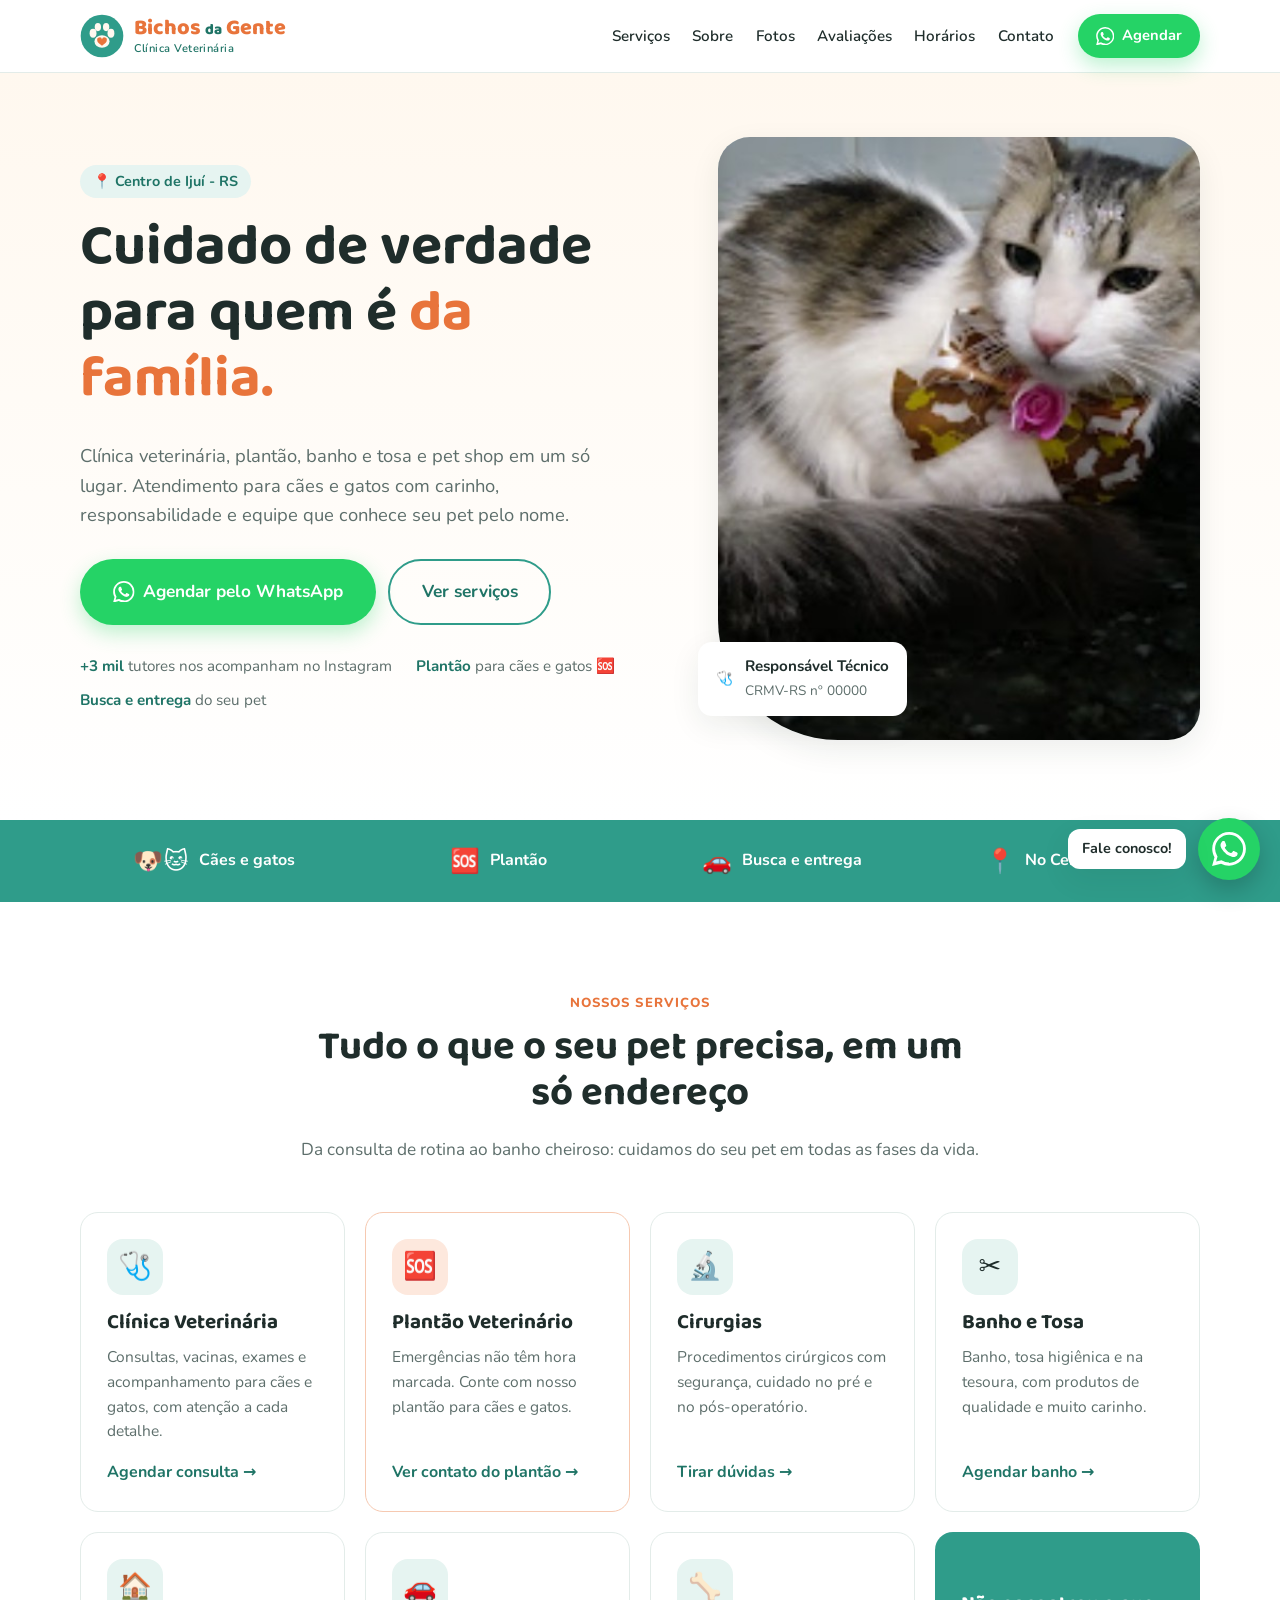
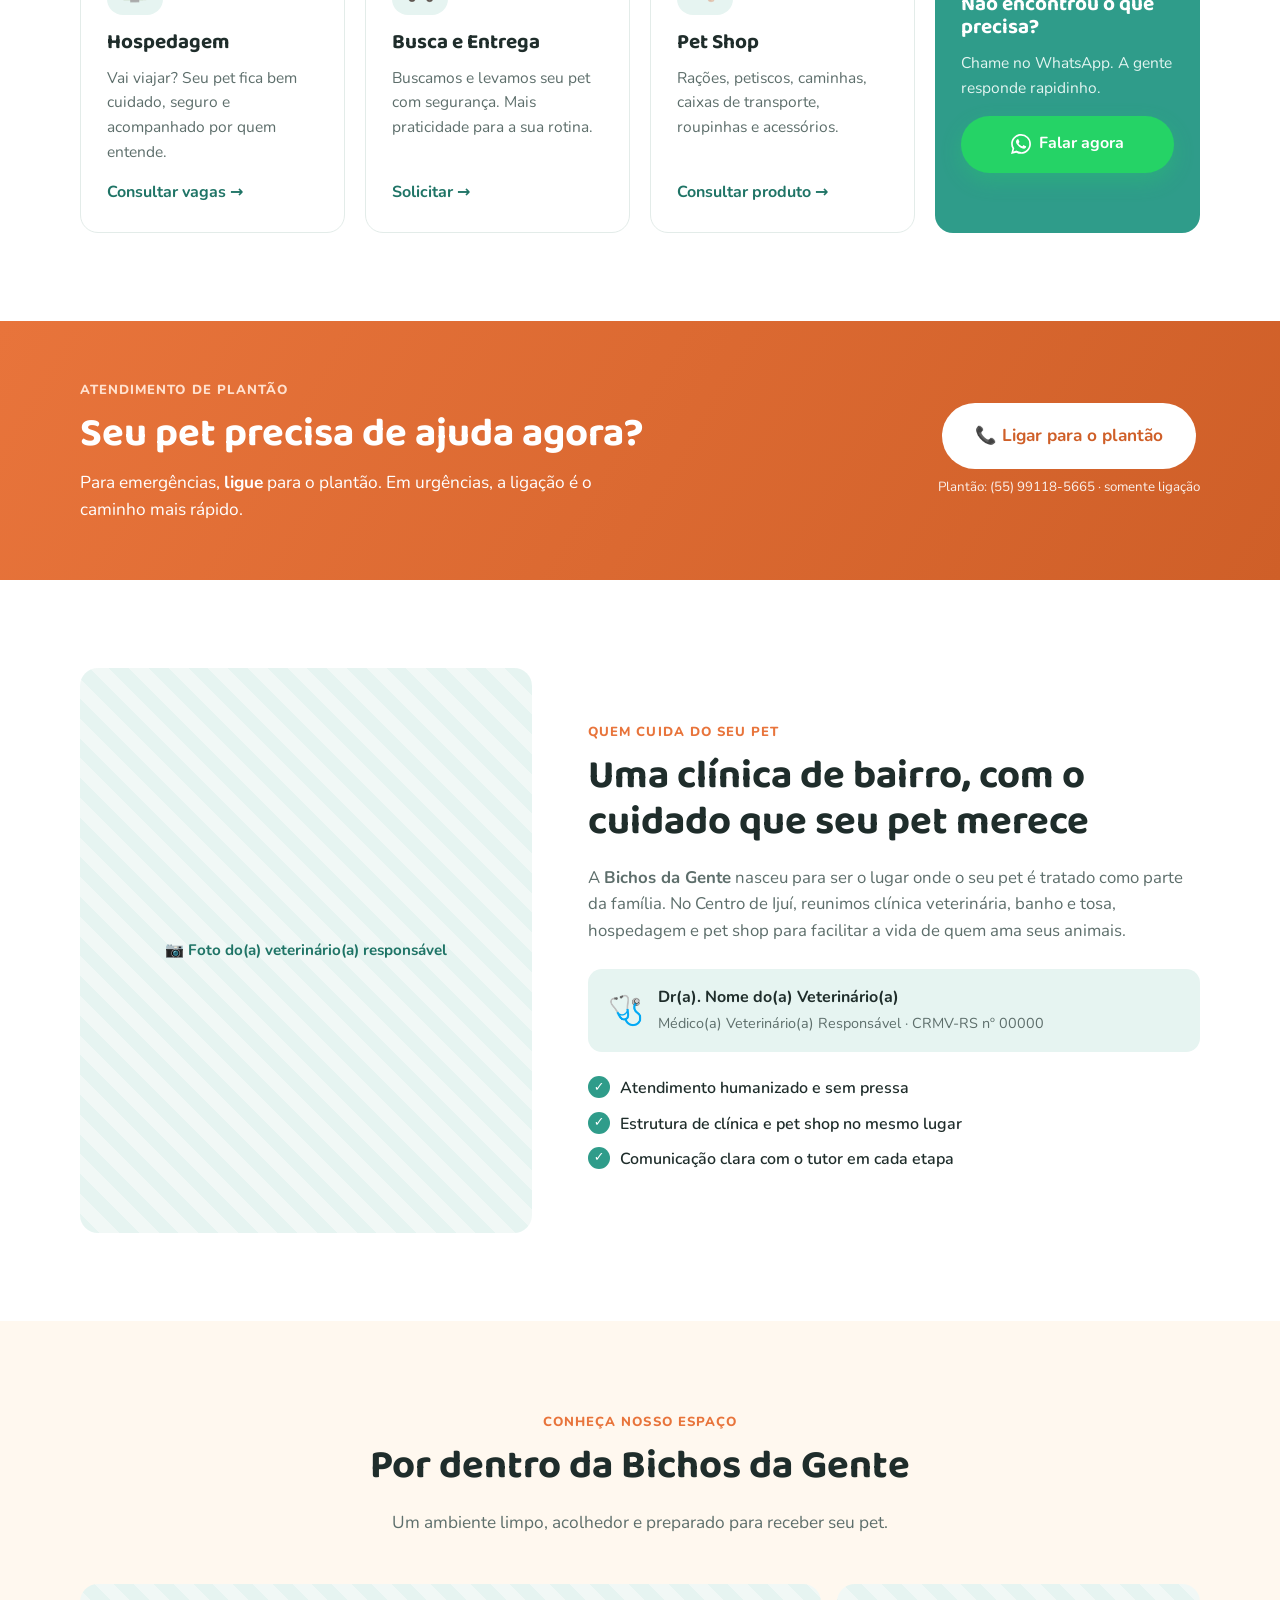
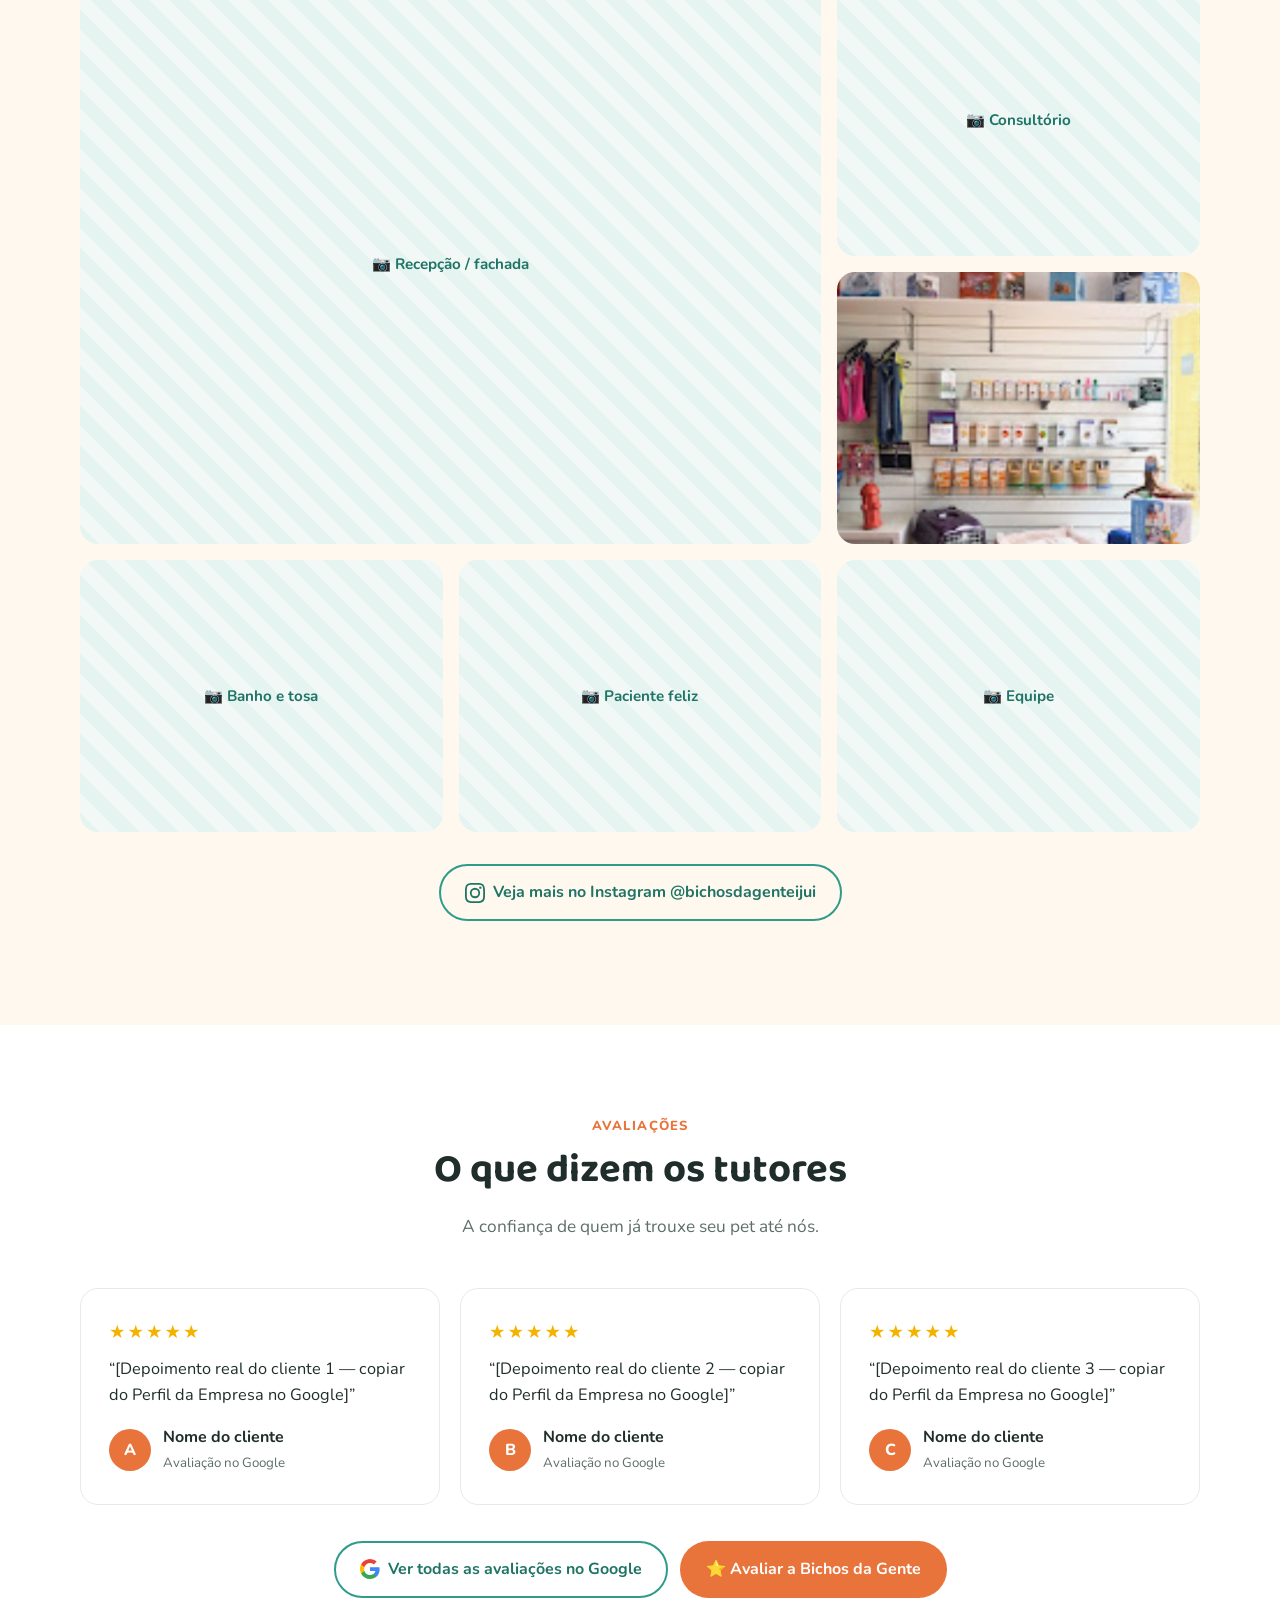
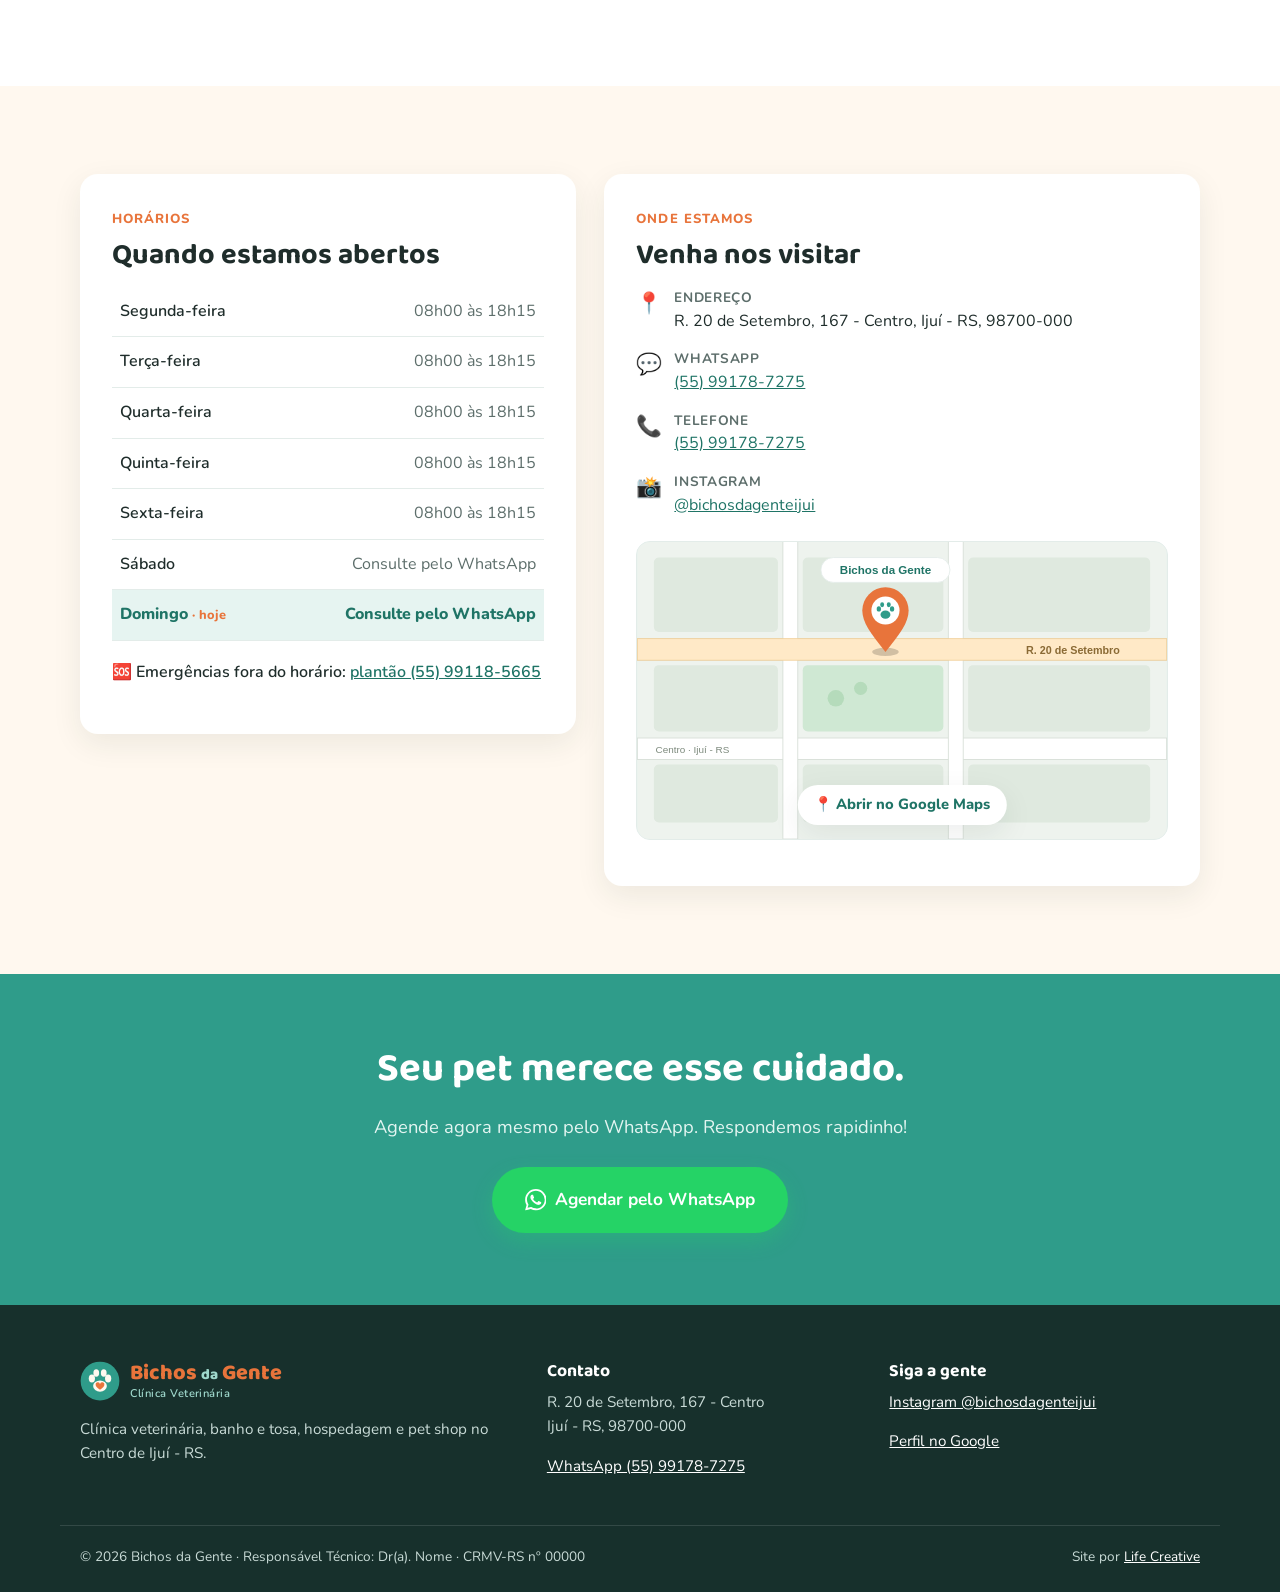
==== commit 515b3fee: "Troca mapa incorporado por imagem clicável que abre o Google Maps Co-Authored-By: Claude Opus 5.5 <n" ====
--- a/preview-site.html
+++ b/preview-site.html
@@ -217,8 +217,10 @@
 .contact li { display: flex; gap: 12px; align-items: flex-start; }
 .contact li > span { font-size: 1.3rem; }
 .contact strong { display: block; font-size: .85rem; color: var(--muted); text-transform: uppercase; letter-spacing: .05em; }
-.map { border-radius: 14px; overflow: hidden; margin-bottom: 14px; aspect-ratio: 16 / 9; background: var(--teal-soft); }
-.map iframe { width: 100%; height: 100%; border: 0; }
+.map { position: relative; display: block; border-radius: 14px; overflow: hidden; margin-bottom: 14px; aspect-ratio: 16 / 9; background: var(--teal-soft); border: 1px solid var(--line); }
+.map img { width: 100%; height: 100%; object-fit: cover; transition: transform .3s; }
+.map:hover img { transform: scale(1.04); }
+.map__btn { position: absolute; left: 50%; bottom: 14px; transform: translateX(-50%); white-space: nowrap; background: #fff; color: var(--teal-dark); font-weight: 800; font-size: .92rem; padding: .55em 1.1em; border-radius: 999px; box-shadow: var(--shadow); }
 
 /* ---------- CTA final ---------- */
 .final { background: var(--teal); color: #fff; padding: 72px 0; text-align: center; }
@@ -592,10 +594,11 @@
             <li><span>📞</span><div><strong>Telefone</strong><a href="tel:+5555991787275">(55) 99178-7275</a></div></li>
             <li><span>📸</span><div><strong>Instagram</strong><a href="https://www.instagram.com/bichosdagenteijui" target="_blank" rel="noopener">@bichosdagenteijui</a></div></li>
           </ul>
-          <div class="map">
-            <iframe title="Mapa: Bichos da Gente, R. 20 de Setembro, 167 - Centro, Ijuí" src="https://maps.google.com/maps?q=R.%2020%20de%20Setembro%2C%20167%20-%20Centro%2C%20Iju%C3%AD%20-%20RS&z=16&output=embed" loading="lazy" referrerpolicy="no-referrer-when-downgrade"></iframe>
-          </div>
-          <a class="btn btn--ghost btn--block" href="https://share.google/rm68JklPEhJQ6bpwt" target="_blank" rel="noopener">🧭 Como chegar (Google Maps)</a>
+          <a class="map" href="https://share.google/rm68JklPEhJQ6bpwt" target="_blank" rel="noopener" aria-label="Abrir a localização da Bichos da Gente no Google Maps">
+            <!-- EDITAR: para usar um print real do Google Maps, salve em assets/img/mapa.jpg e troque o src abaixo -->
+            <img src="[data-uri]" alt="Mapa com a localização da Bichos da Gente na R. 20 de Setembro, Centro de Ijuí" loading="lazy">
+            <span class="map__btn">📍 Abrir no Google Maps</span>
+          </a>
         </div>
       </div>
     </section>
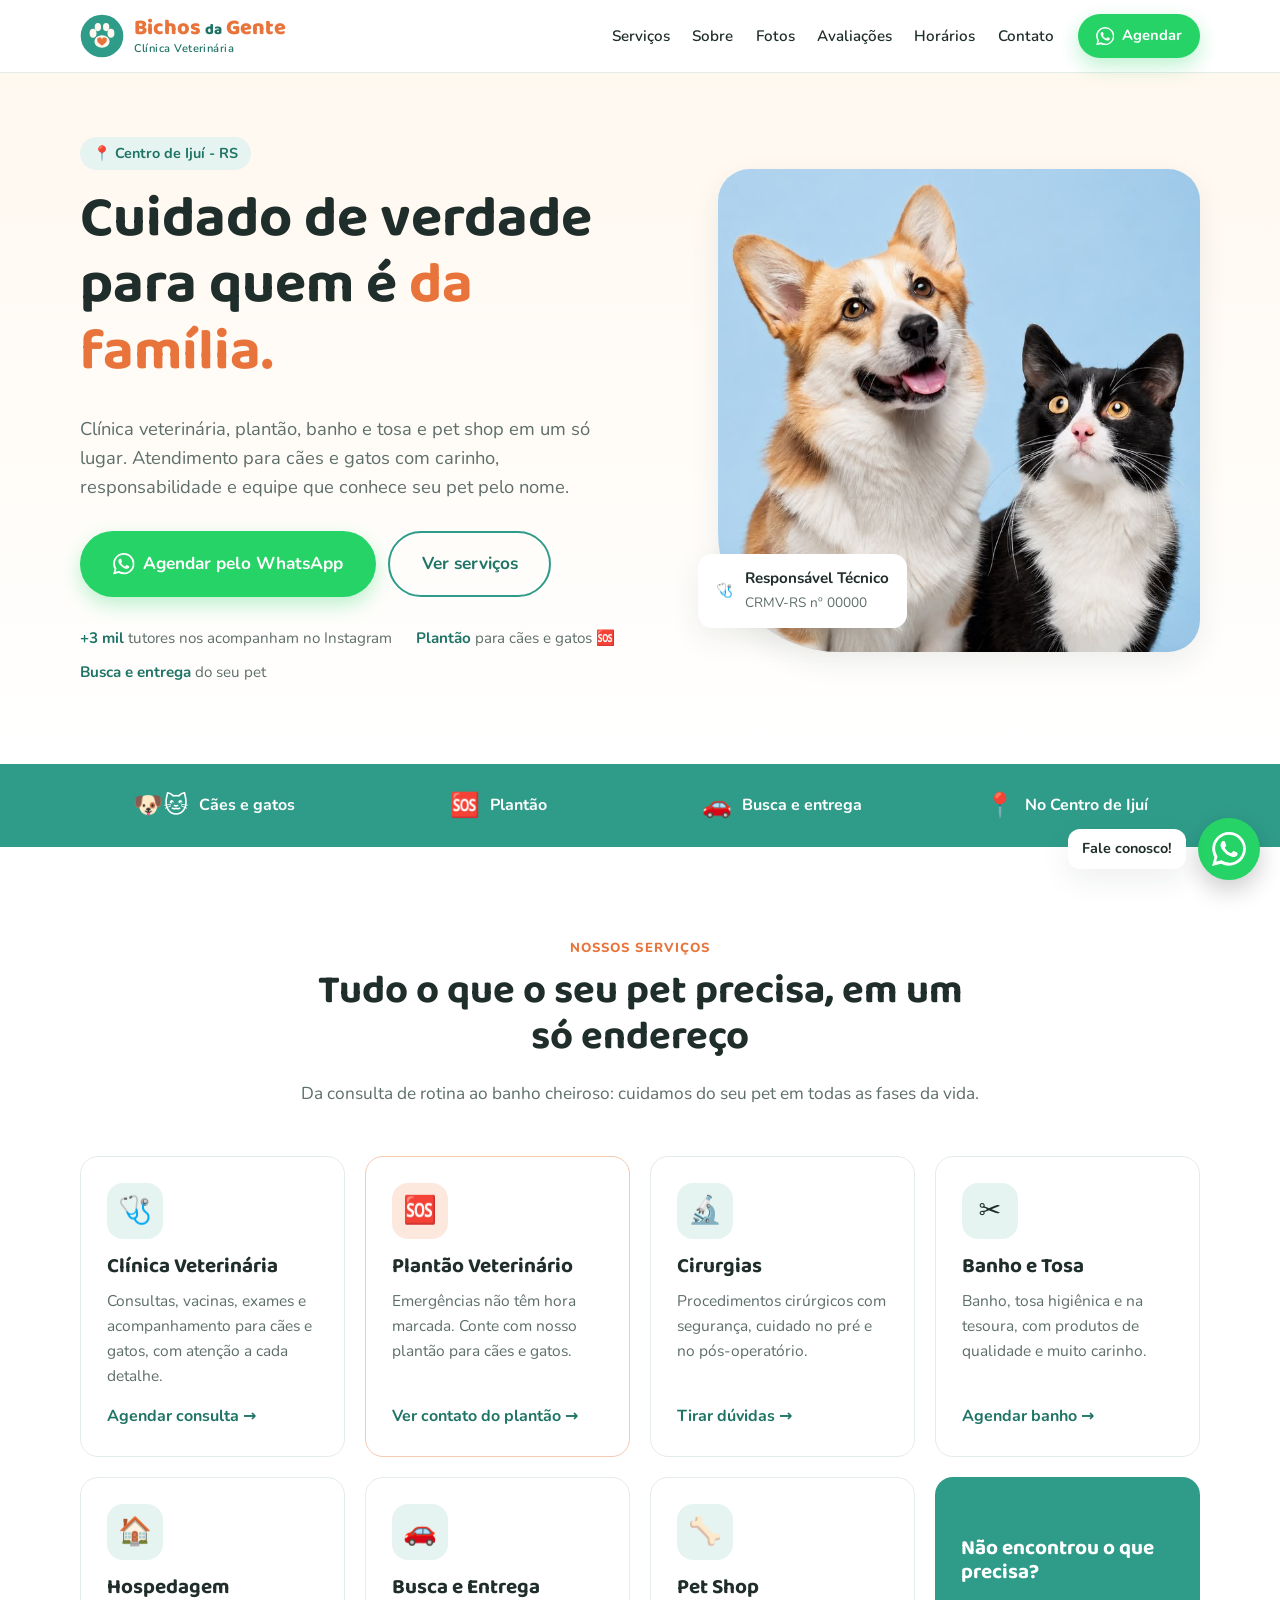
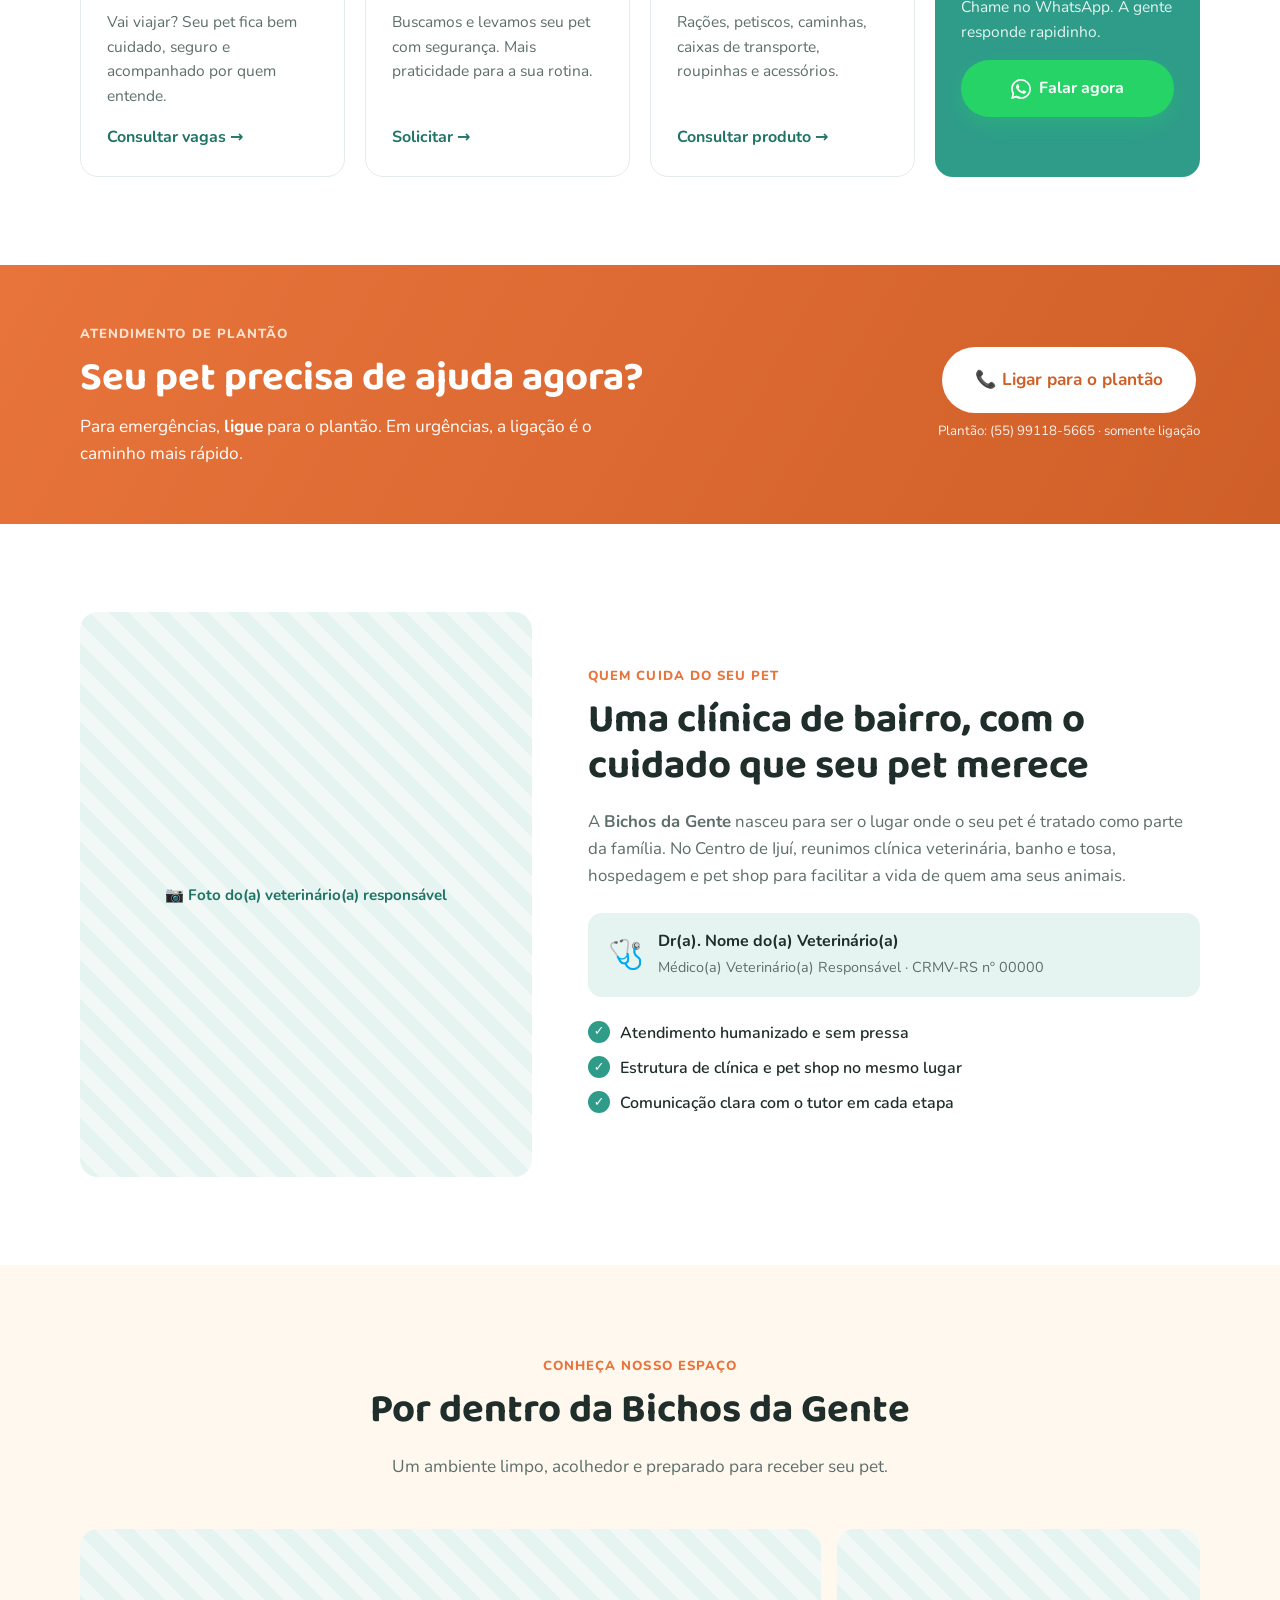
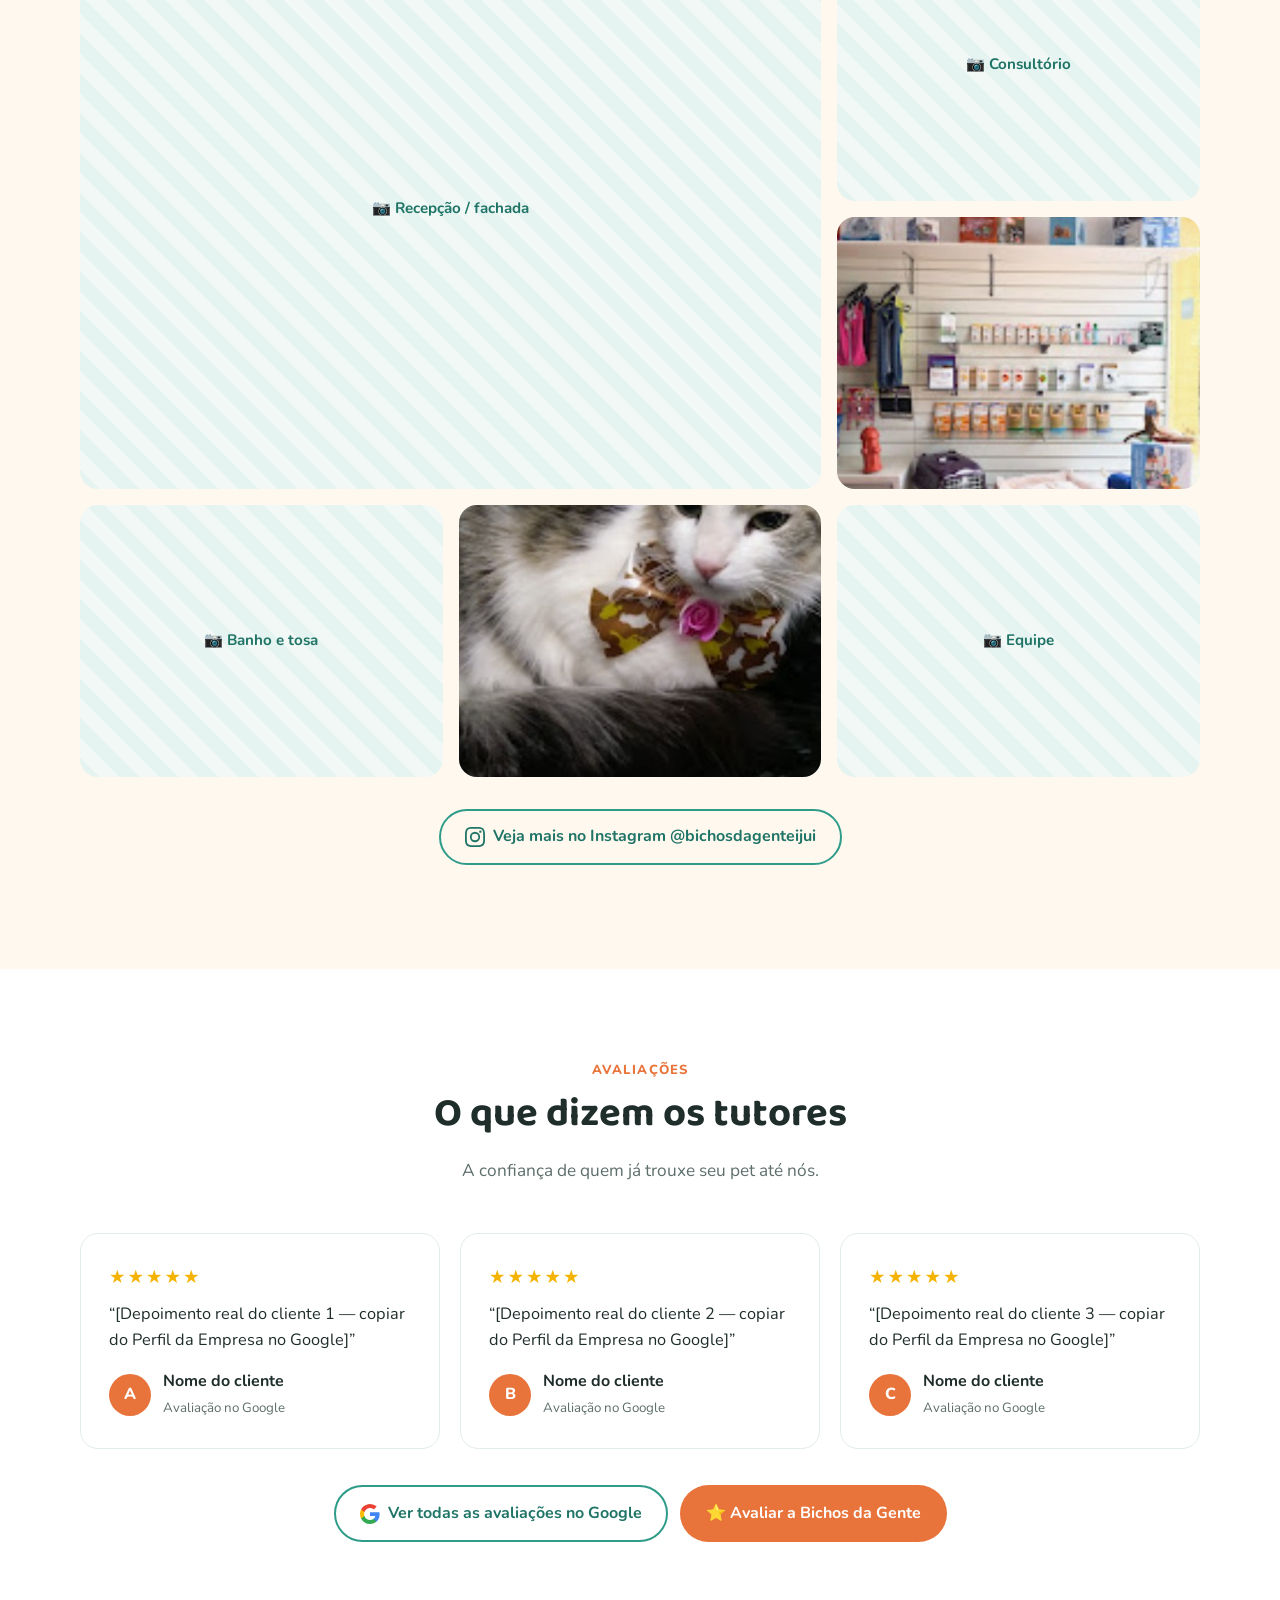
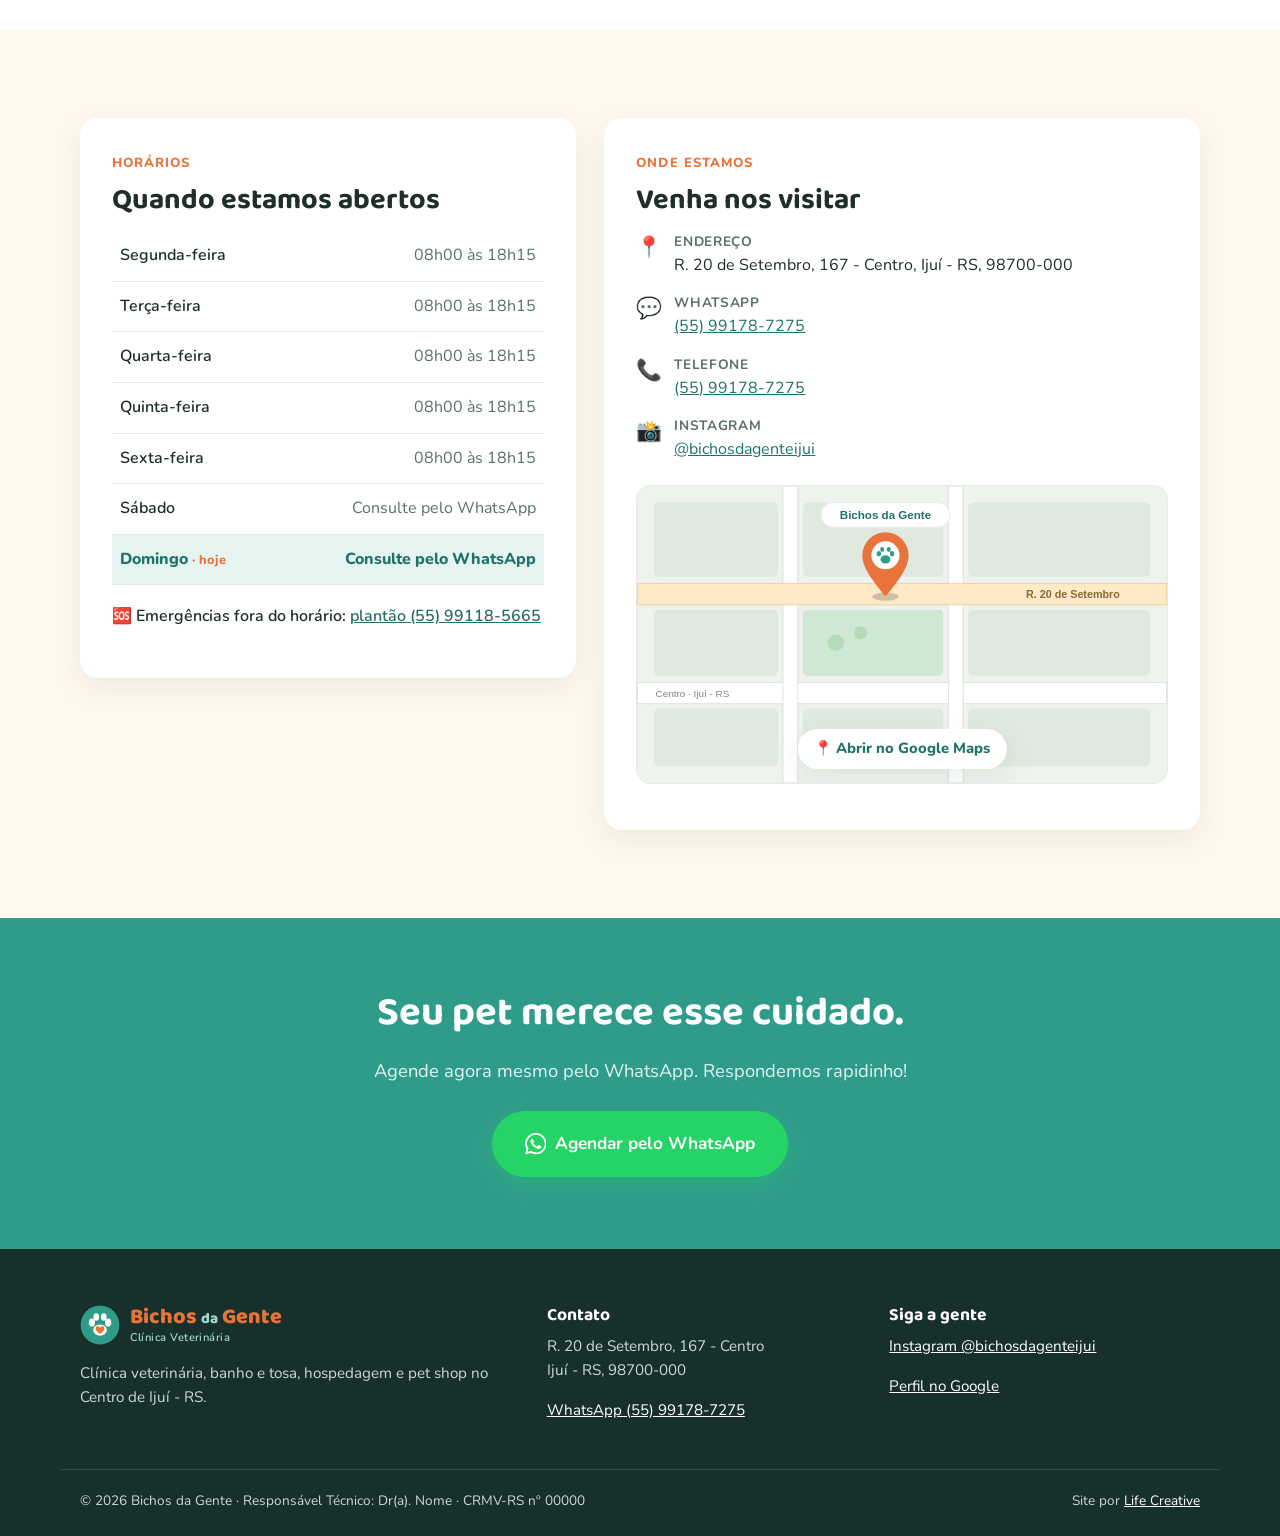
==== commit b1b40ba6: "Usa nova foto no banner inicial e move gatinho para a galeria Co-Authored-By: Claude Opus 5.5 <norep" ====
--- a/preview-site.html
+++ b/preview-site.html
@@ -133,7 +133,7 @@
   padding: 1rem; color: var(--teal-dark); font-weight: 700; font-size: .95rem;
 }
 .photo img { position: absolute; inset: 0; width: 100%; height: 100%; object-fit: cover; z-index: 1; }
-.photo--hero { aspect-ratio: 4 / 5; border-radius: 32px 32px 32px 120px; box-shadow: var(--shadow); }
+.photo--hero { aspect-ratio: 1 / 1; border-radius: 32px 32px 32px 120px; box-shadow: var(--shadow); }
 .photo--portrait { aspect-ratio: 4 / 5; }
 
 /* ---------- Faixa de confiança ---------- */
@@ -373,7 +373,7 @@
         <div class="hero__media">
           <!-- EDITAR: troque pela foto real (ex.: assets/img/hero.jpg) — veterinário(a) com um pet -->
           <div class="photo photo--hero" data-label="Foto principal: veterinário(a) atendendo um pet">
-            <img src="[data-uri]" alt="Gatinho com gravatinha após o banho na Bichos da Gente" loading="eager" onerror="this.remove()">
+            <img src="[data-uri]" alt="Cachorro e gato lado a lado, felizes" loading="eager" onerror="this.remove()">
           </div>
           <div class="hero__badge">
             <span class="hero__badge-ico">🩺</span>
@@ -516,7 +516,7 @@
           <figure class="photo" data-label="Consultório"><img src="assets/img/foto-2.jpg" alt="Consultório veterinário" loading="lazy" onerror="this.remove()"></figure>
           <figure class="photo" data-label="Pet shop"><img src="[data-uri]" alt="Pet shop com rações e acessórios" loading="lazy" onerror="this.remove()"></figure>
           <figure class="photo" data-label="Banho e tosa"><img src="assets/img/foto-4.jpg" alt="Espaço de banho e tosa" loading="lazy" onerror="this.remove()"></figure>
-          <figure class="photo" data-label="Paciente feliz"><img src="assets/img/foto-5.jpg" alt="Pet atendido na clínica" loading="lazy" onerror="this.remove()"></figure>
+          <figure class="photo" data-label="Paciente feliz"><img src="[data-uri]" alt="Pet atendido na clínica" loading="lazy" onerror="this.remove()"></figure>
           <figure class="photo" data-label="Equipe"><img src="assets/img/foto-6.jpg" alt="Equipe da Bichos da Gente" loading="lazy" onerror="this.remove()"></figure>
         </div>
         <p class="center">
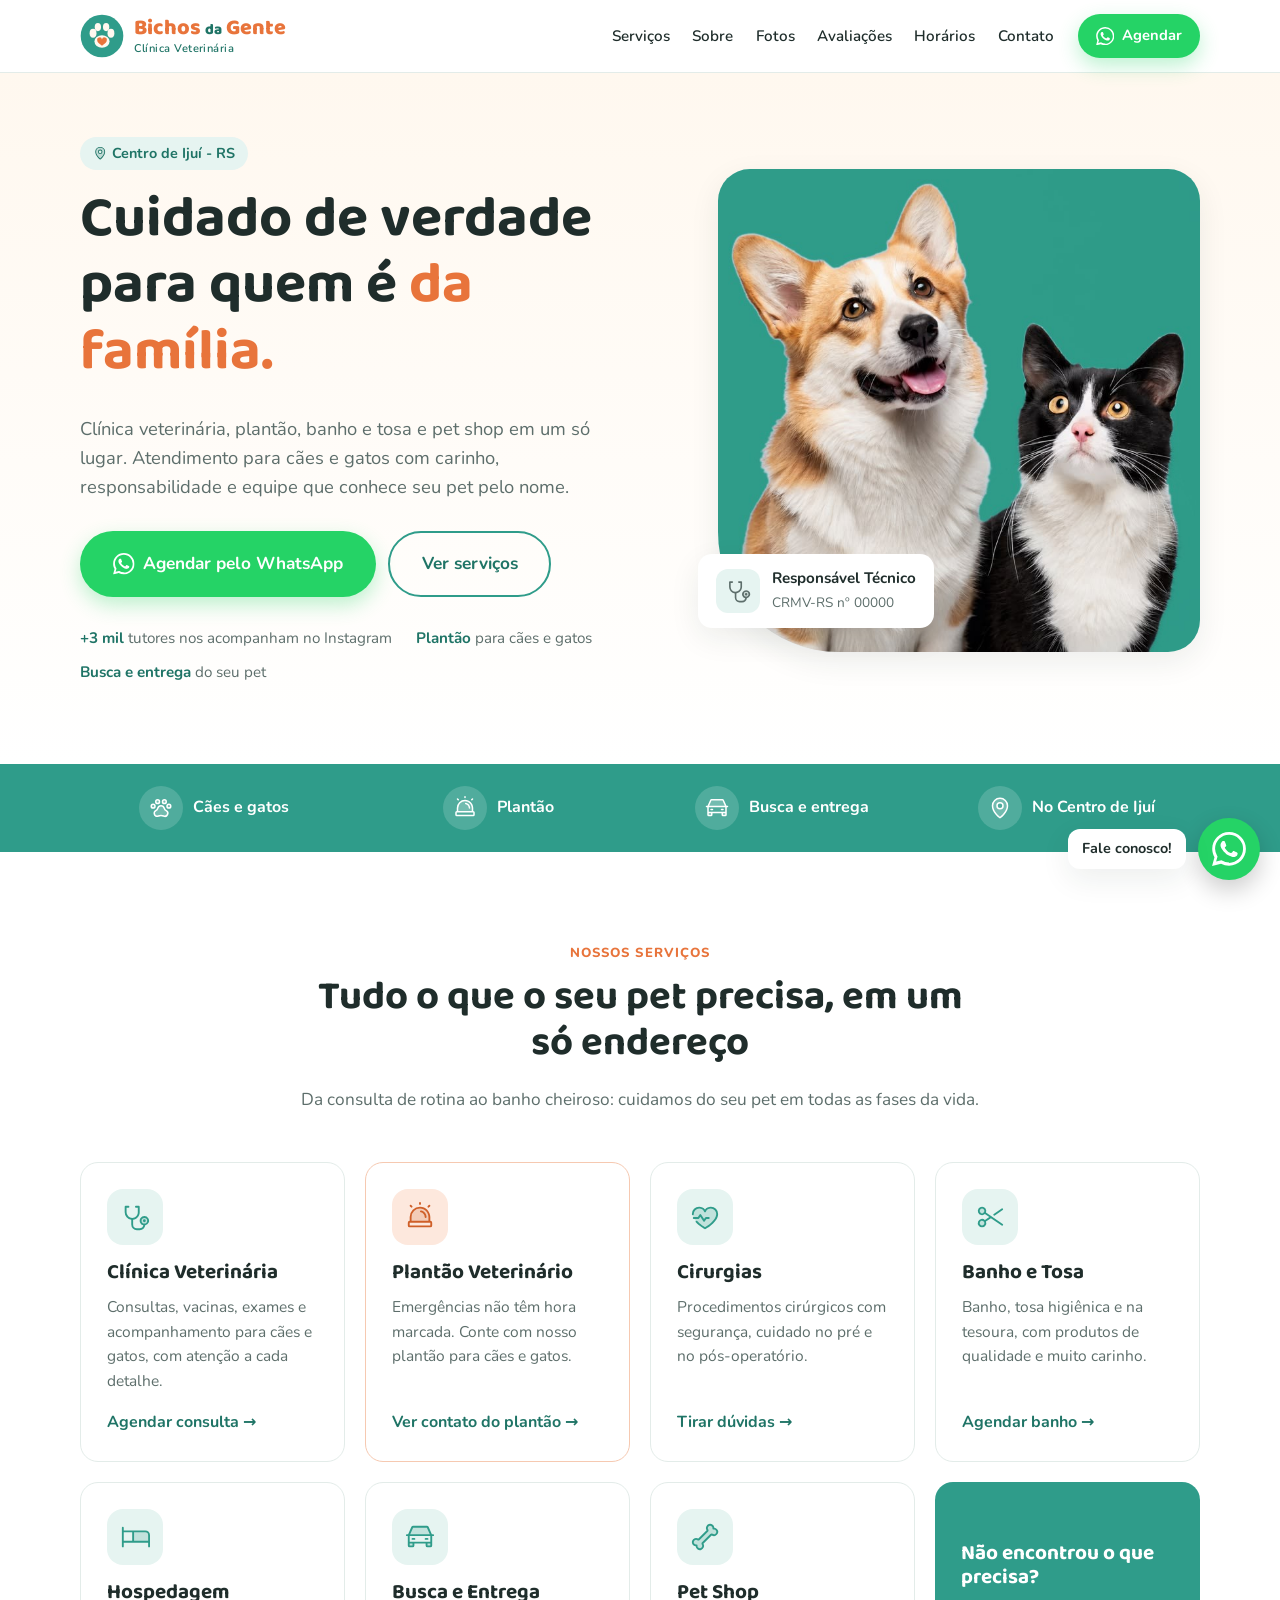
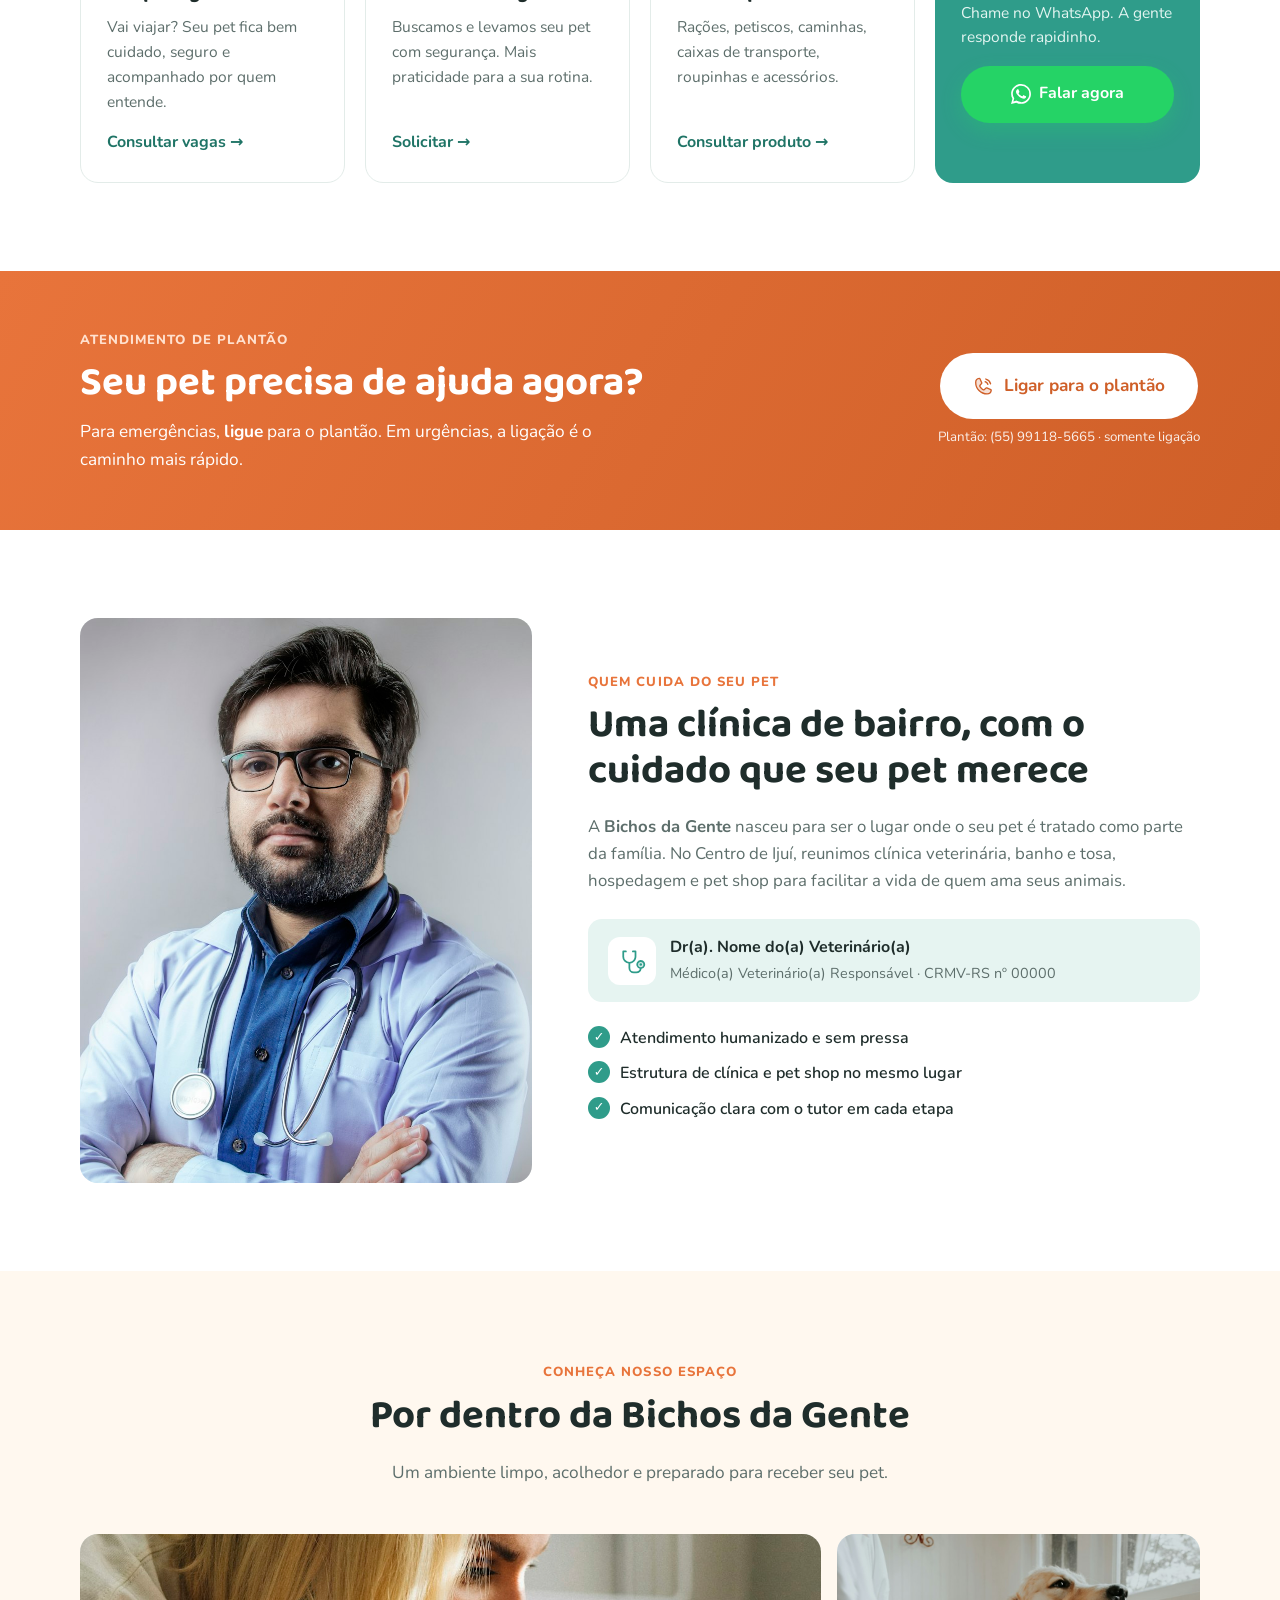
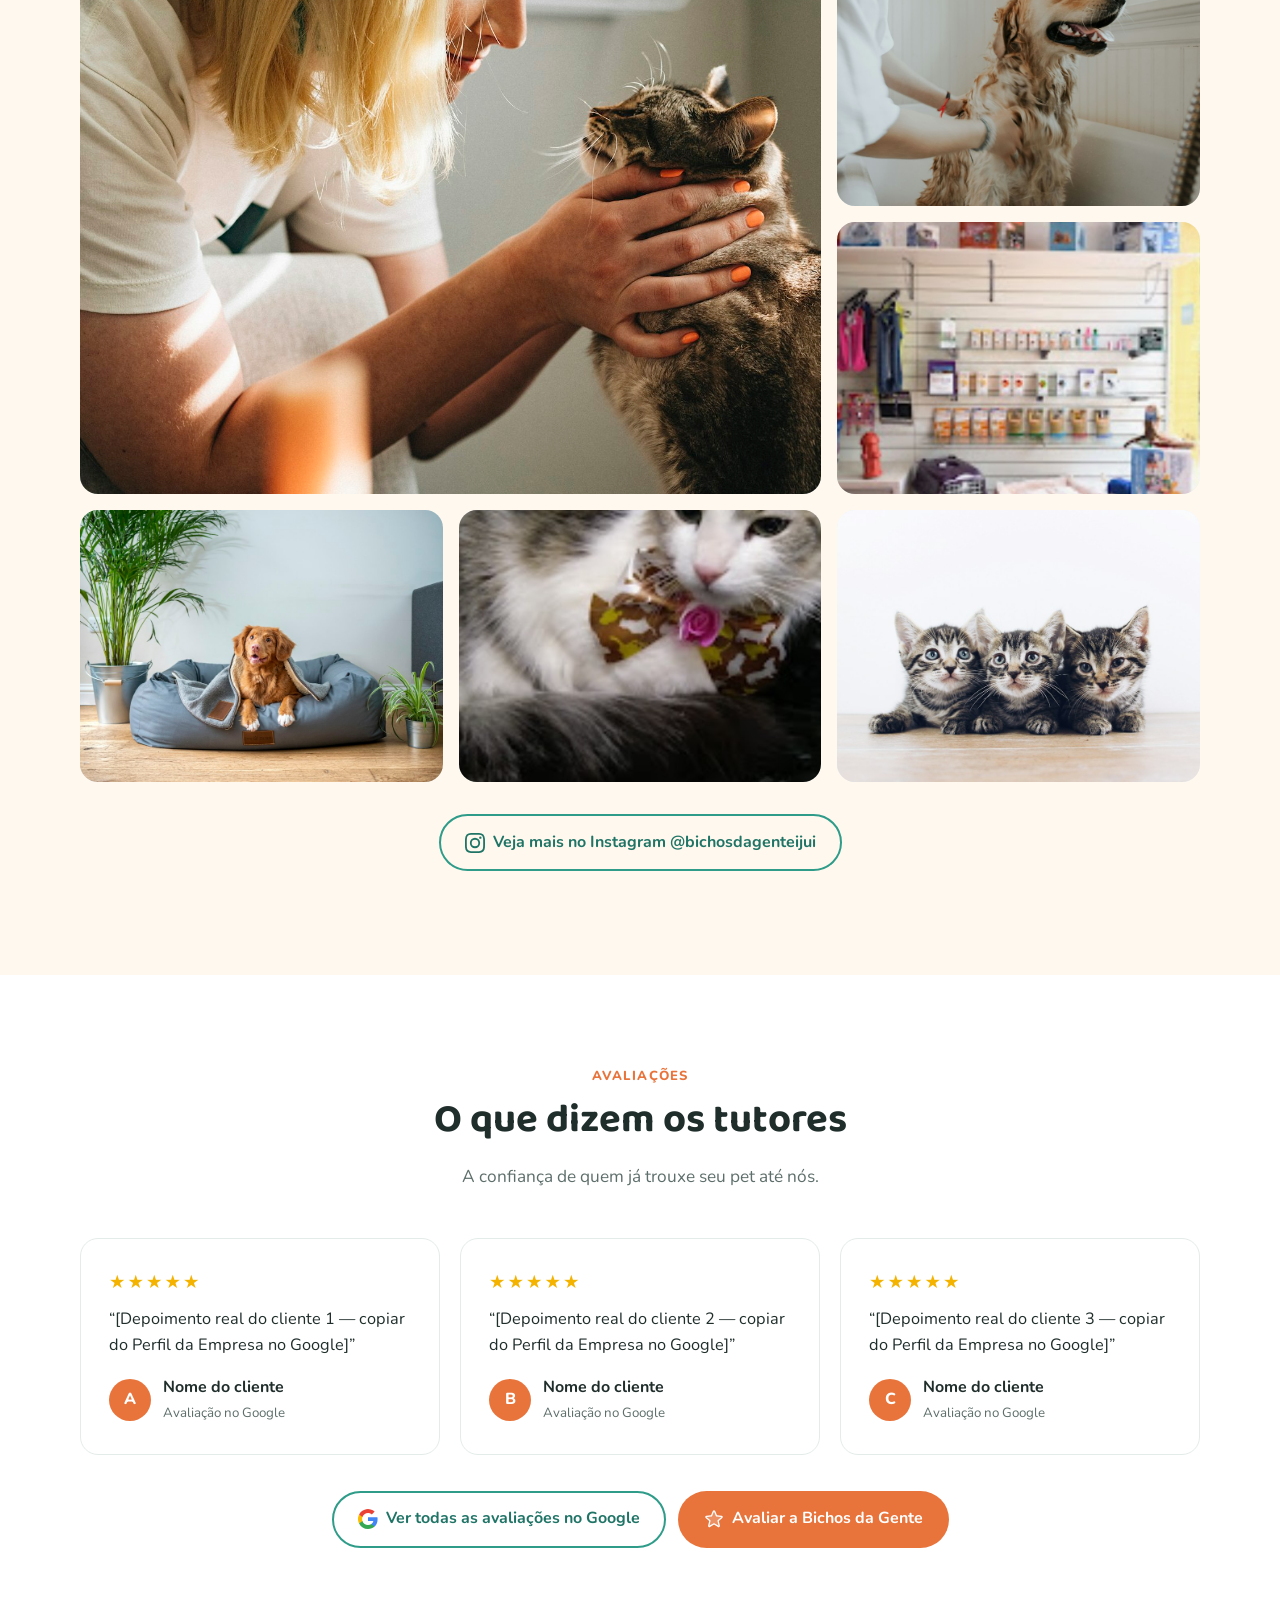
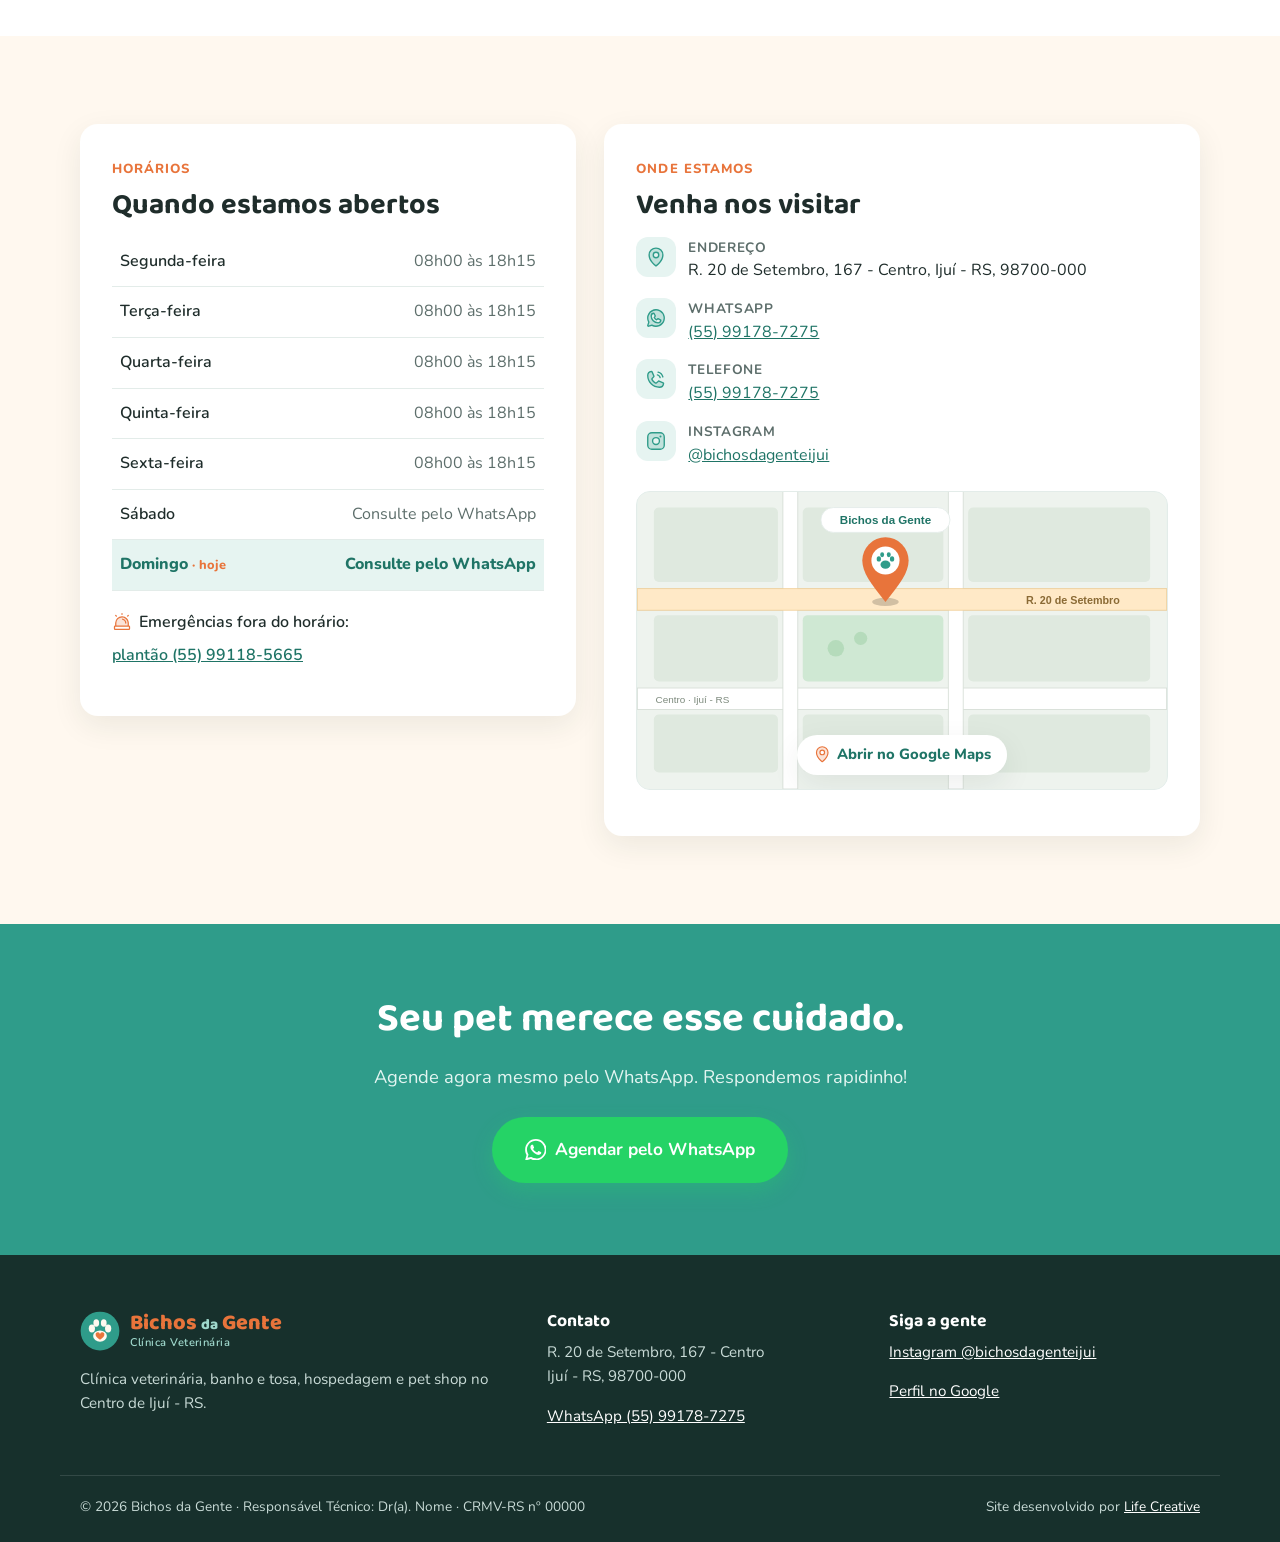
==== commit ce639bbb: "Banner com fundo da marca, ícones Phosphor, fotos ilustrativas e link da Life Creative Co-Authored-B" ====
--- a/preview-site.html
+++ b/preview-site.html
@@ -12,7 +12,7 @@
   <meta property="og:type" content="website">
   <meta property="og:title" content="Bichos da Gente | Clínica Veterinária em Ijuí">
   <meta property="og:description" content="Cuidado completo para cães e gatos no Centro de Ijuí: clínica, plantão, banho e tosa e pet shop.">
-  <meta property="og:image" content="assets/img/og-image.jpg"><!-- EDITAR: imagem 1200x630 -->
+  <meta property="og:image" content="[data-uri]"><!-- EDITAR: imagem 1200x630 -->
   <meta property="og:locale" content="pt_BR">
   <meta name="theme-color" content="#2f9c8a">
 
@@ -128,7 +128,7 @@
   aspect-ratio: 4 / 3;
 }
 .photo::after {
-  content: "📷 " attr(data-label);
+  content: attr(data-label);
   position: absolute; inset: 0; display: grid; place-items: center; text-align: center;
   padding: 1rem; color: var(--teal-dark); font-weight: 700; font-size: .95rem;
 }
@@ -291,6 +291,25 @@
   .wa-float { animation: none; }
   .btn, .card { transition: none; }
 }
+
+/* ---------- Ícones (Phosphor duotone) ---------- */
+.pi { width: 1em; height: 1em; display: inline-block; vertical-align: -.15em; flex-shrink: 0; }
+.tag { display: inline-flex; align-items: center; gap: .35em; }
+.card__ico { color: var(--teal); }
+.card__ico .pi { width: 30px; height: 30px; }
+.card--alert .card__ico { color: var(--orange-dark); }
+.hero__badge-ico { width: 44px; height: 44px; display: grid; place-items: center; background: var(--teal-soft); color: var(--teal); border-radius: 12px; }
+.hero__badge-ico .pi { width: 26px; height: 26px; }
+.trust__grid span { display: grid; place-items: center; width: 44px; height: 44px; border-radius: 50%; background: rgba(255,255,255,.16); }
+.trust__grid .pi { width: 24px; height: 24px; color: #fff; }
+.vet-card__ico { width: 48px; height: 48px; display: grid; place-items: center; background: #fff; color: var(--teal); border-radius: 12px; }
+.vet-card__ico .pi { width: 28px; height: 28px; }
+.contact li > span { width: 40px; height: 40px; display: grid; place-items: center; flex-shrink: 0; background: var(--teal-soft); color: var(--teal); border-radius: 12px; }
+.contact li > span .pi { width: 22px; height: 22px; }
+.hours__note { display: flex; align-items: center; gap: .45em; flex-wrap: wrap; }
+.hours__note .ico { color: var(--orange); }
+.map__btn { display: inline-flex; align-items: center; gap: .35em; }
+.map__btn .ico { color: var(--orange); }
 
 </style>
 
@@ -355,7 +374,7 @@
     <section class="hero">
       <div class="container hero__inner">
         <div class="hero__text">
-          <span class="tag">📍 Centro de Ijuí - RS</span>
+          <span class="tag"><svg class="pi" aria-hidden="true"><use href="#p-pin"/></svg> Centro de Ijuí - RS</span>
           <h1>Cuidado de verdade para quem é <span class="hl">da família.</span></h1>
           <p class="lead">Clínica veterinária, plantão, banho e tosa e pet shop em um só lugar. Atendimento para cães e gatos com carinho, responsabilidade e equipe que conhece seu pet pelo nome.</p>
           <div class="hero__ctas">
@@ -366,17 +385,17 @@
           </div>
           <ul class="hero__proof">
             <li><strong>+3 mil</strong> tutores nos acompanham no Instagram</li>
-            <li><strong>Plantão</strong> para cães e gatos 🆘</li>
+            <li><strong>Plantão</strong> para cães e gatos</li>
             <li><strong>Busca e entrega</strong> do seu pet</li>
           </ul>
         </div>
         <div class="hero__media">
           <!-- EDITAR: troque pela foto real (ex.: assets/img/hero.jpg) — veterinário(a) com um pet -->
           <div class="photo photo--hero" data-label="Foto principal: veterinário(a) atendendo um pet">
-            <img src="[data-uri]" alt="Cachorro e gato lado a lado, felizes" loading="eager" onerror="this.remove()">
+            <img src="[data-uri]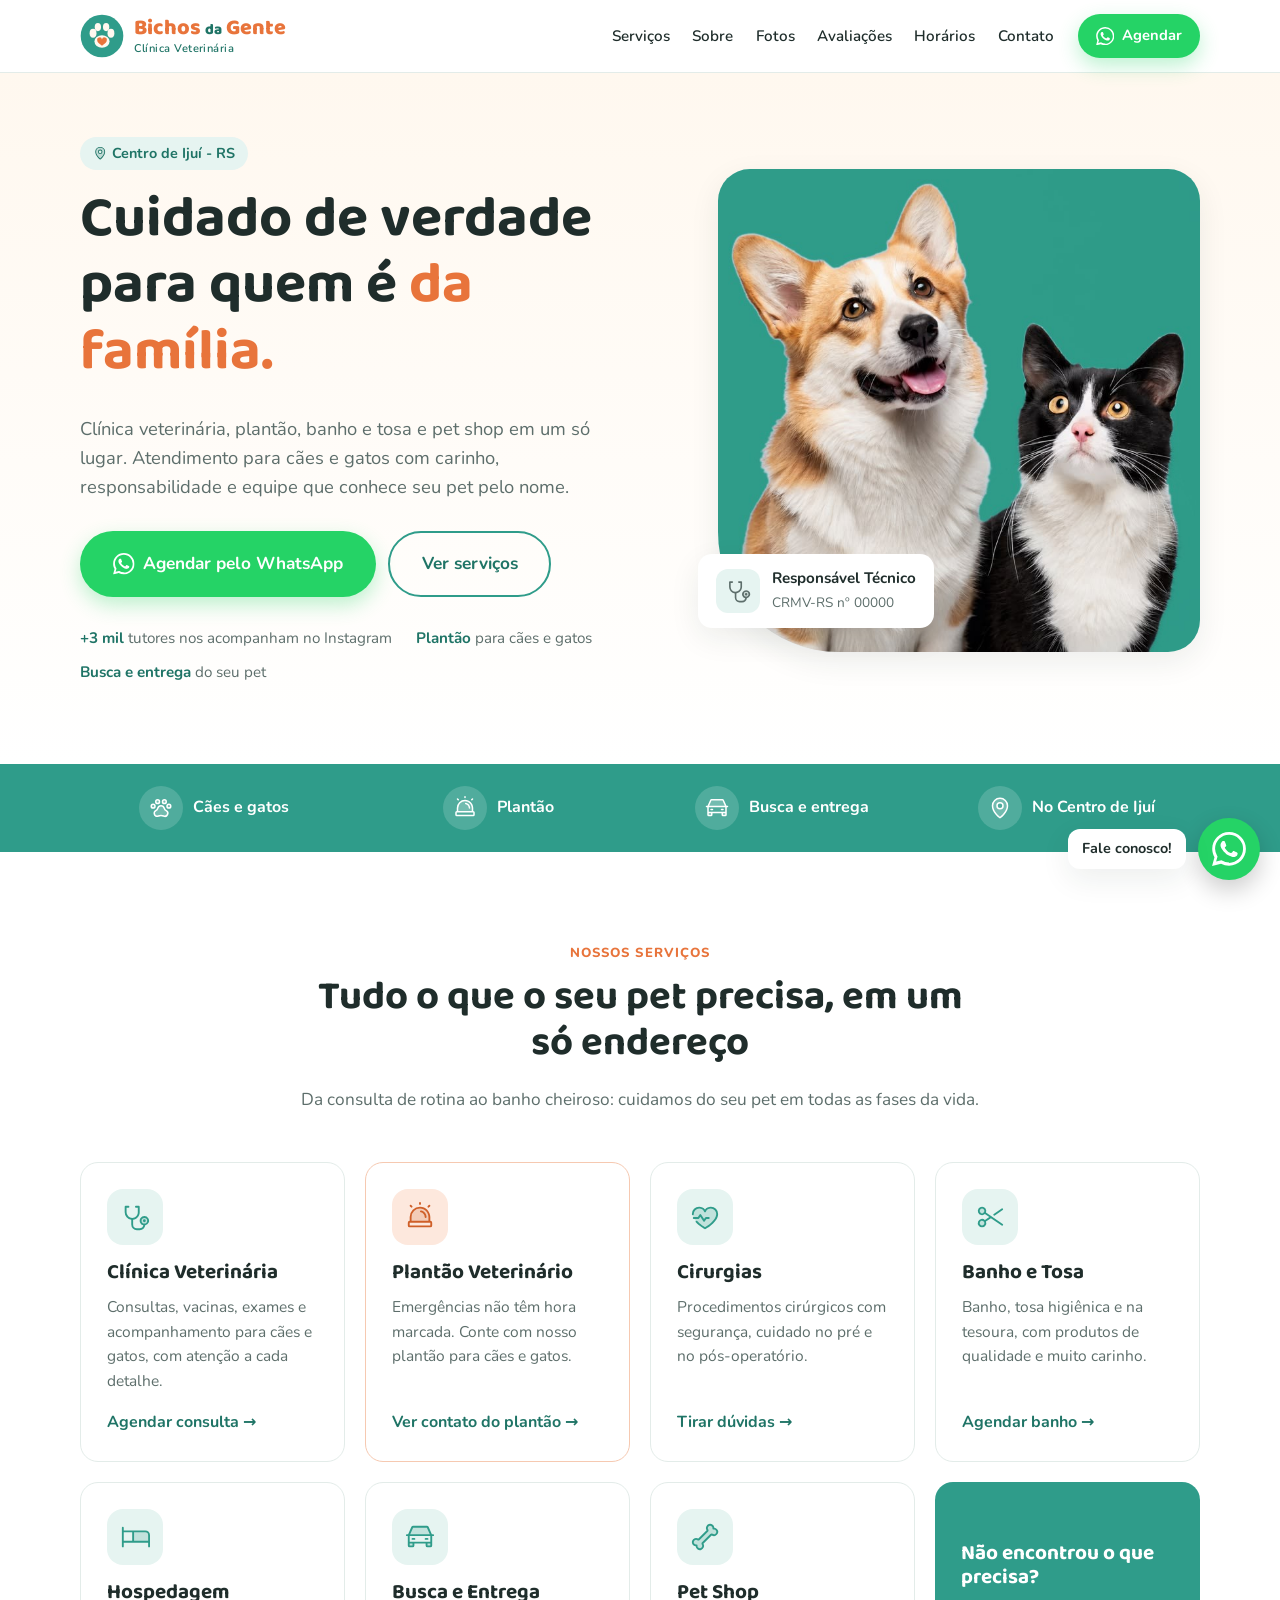
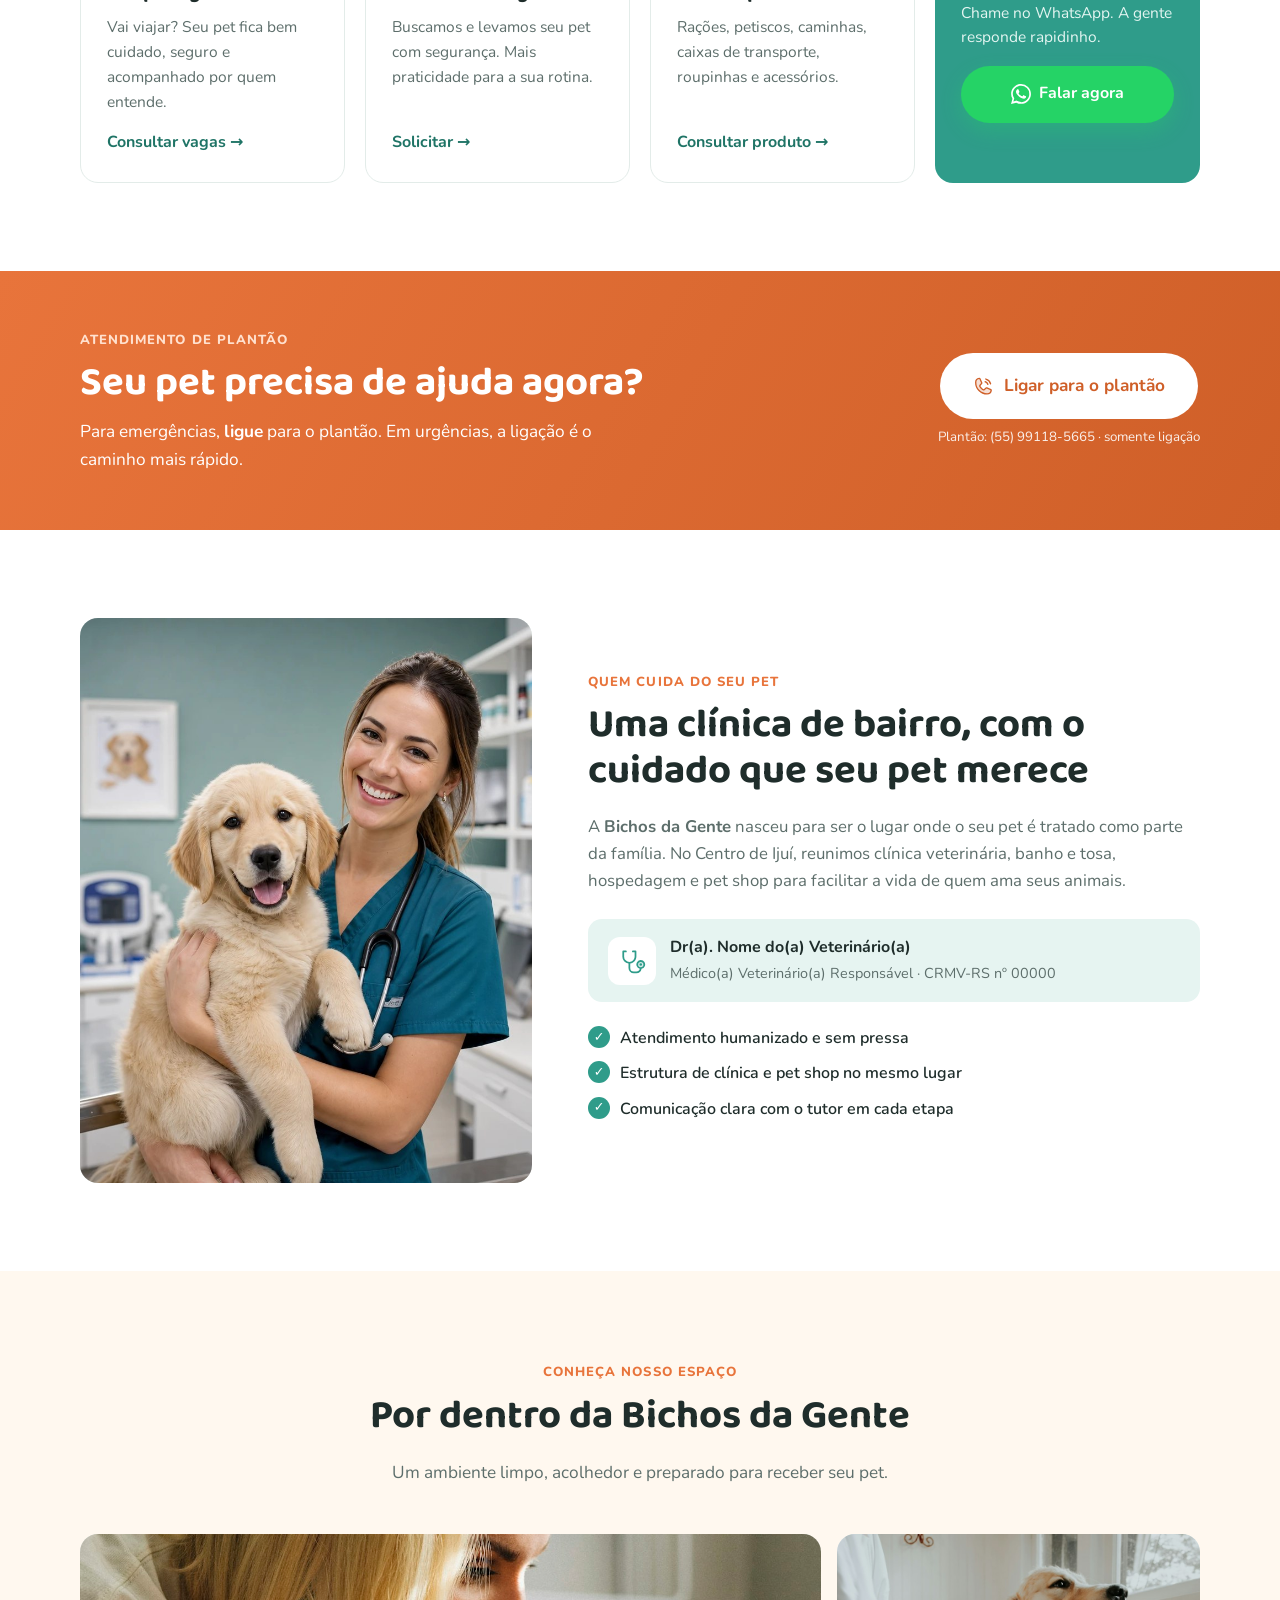
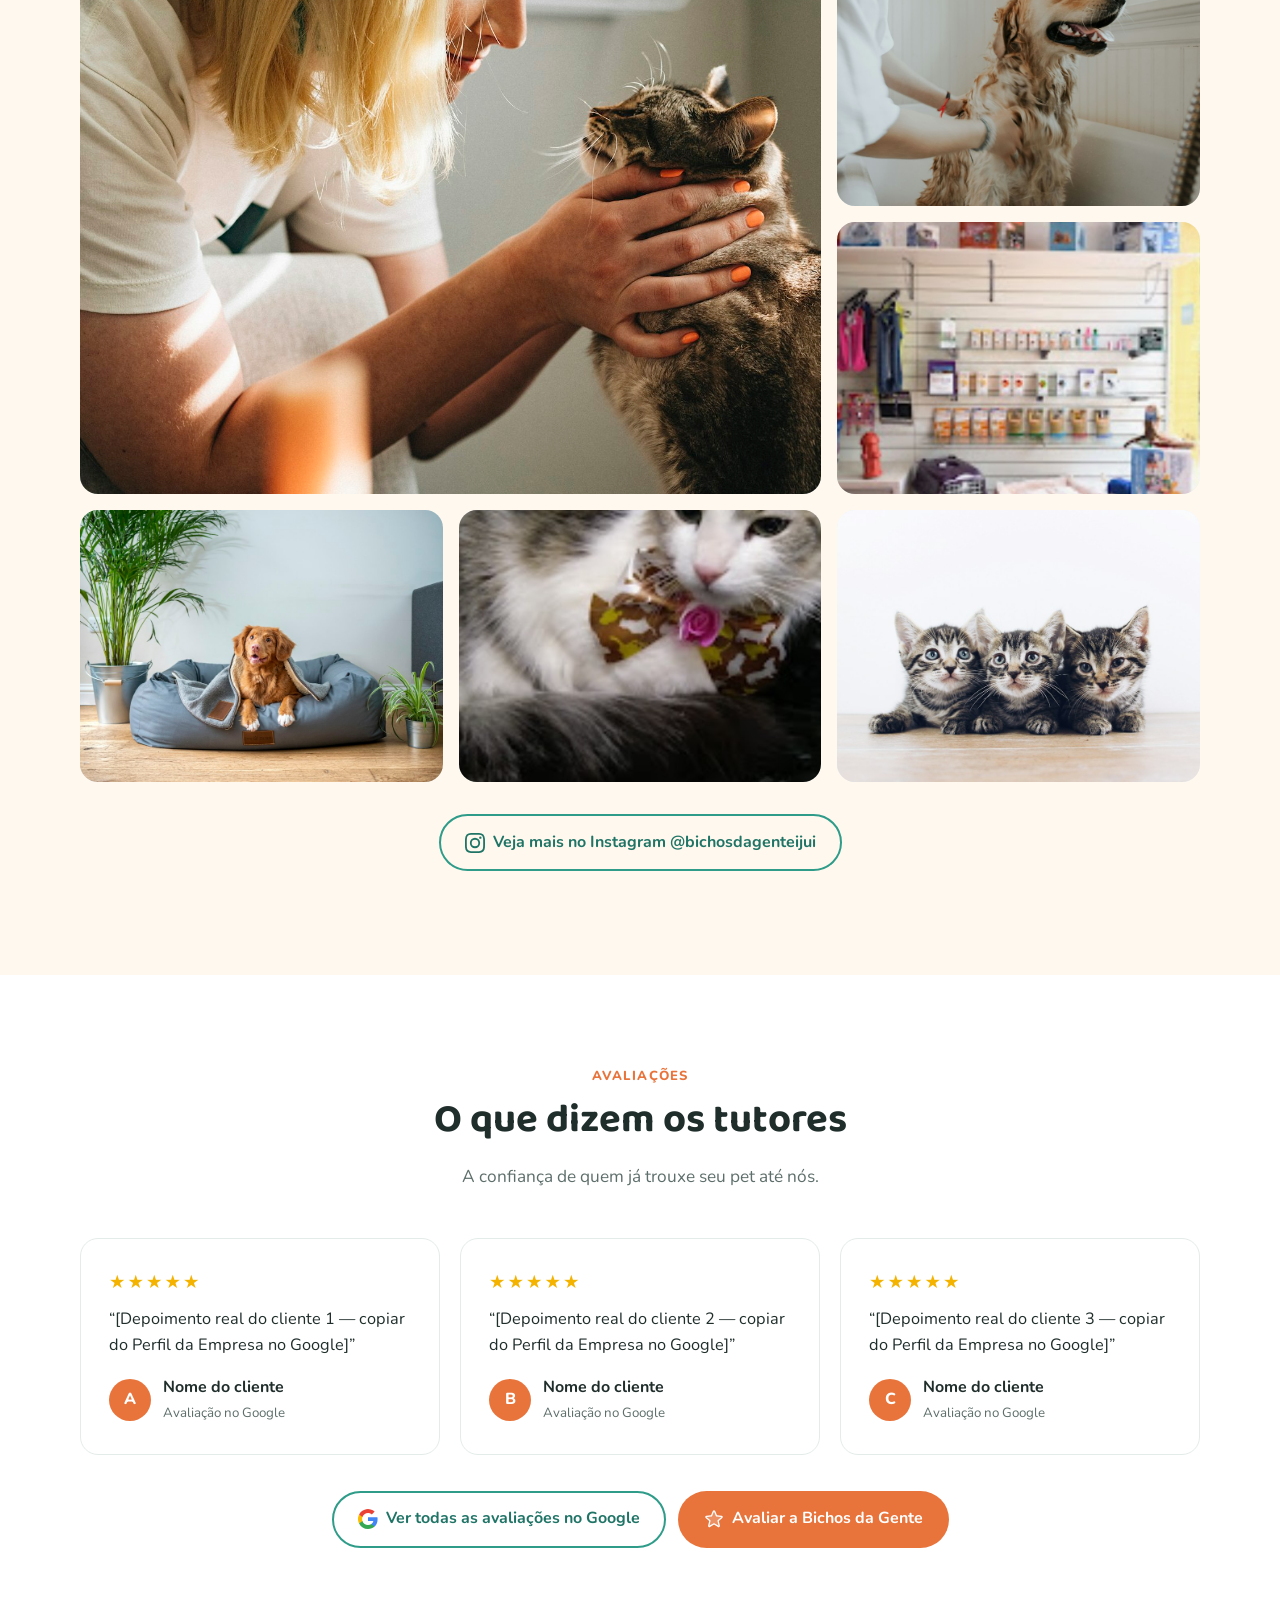
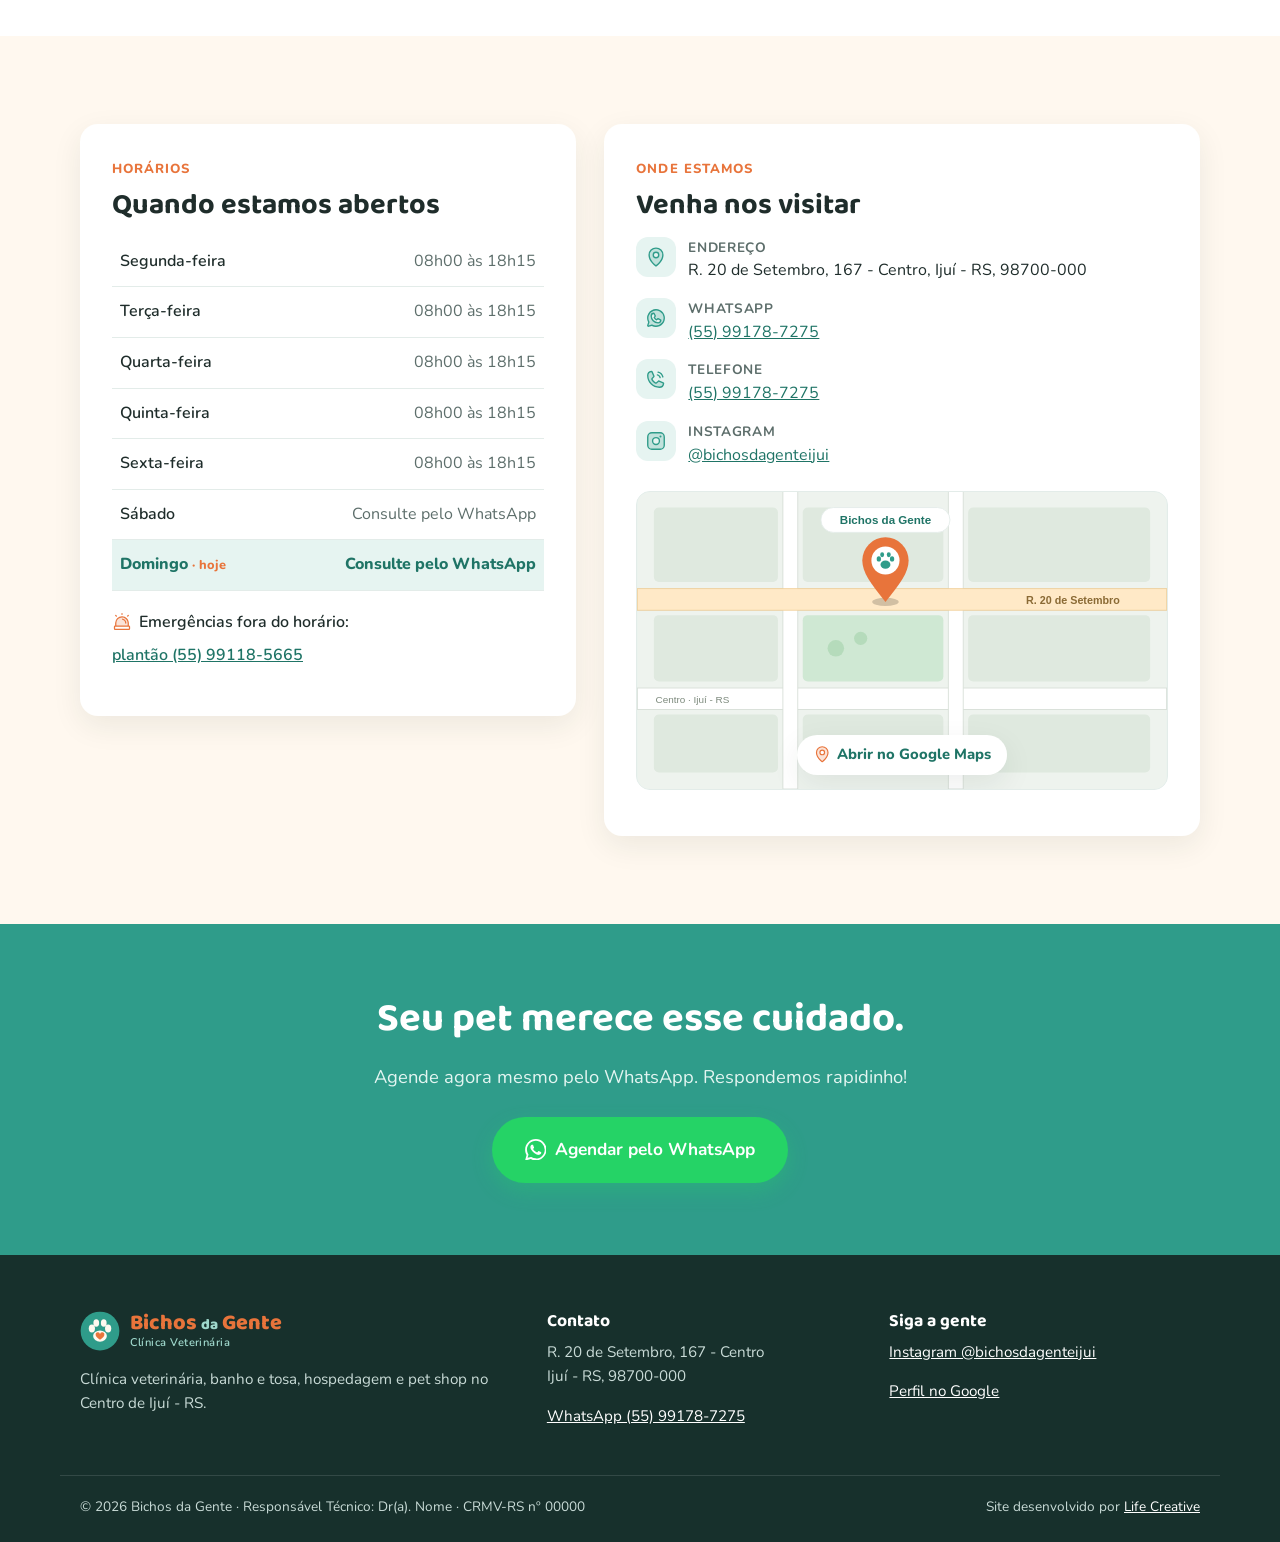
==== commit 71cc23eb: "Nova foto na seção Sobre Co-Authored-By: Claude Opus 5.5 <noreply@anthropic.com> Claude-Session: htt" ====
--- a/preview-site.html
+++ b/preview-site.html
@@ -497,7 +497,7 @@
         <div class="about__media">
           <!-- EDITAR: foto real do(a) veterinário(a) responsável -->
           <div class="photo photo--portrait" data-label="Foto do(a) veterinário(a) responsável">
-            <img src="[data-uri]" alt="Veterinário responsável da Bichos da Gente" loading="lazy" onerror="this.remove()">
+            <img src="[data-uri]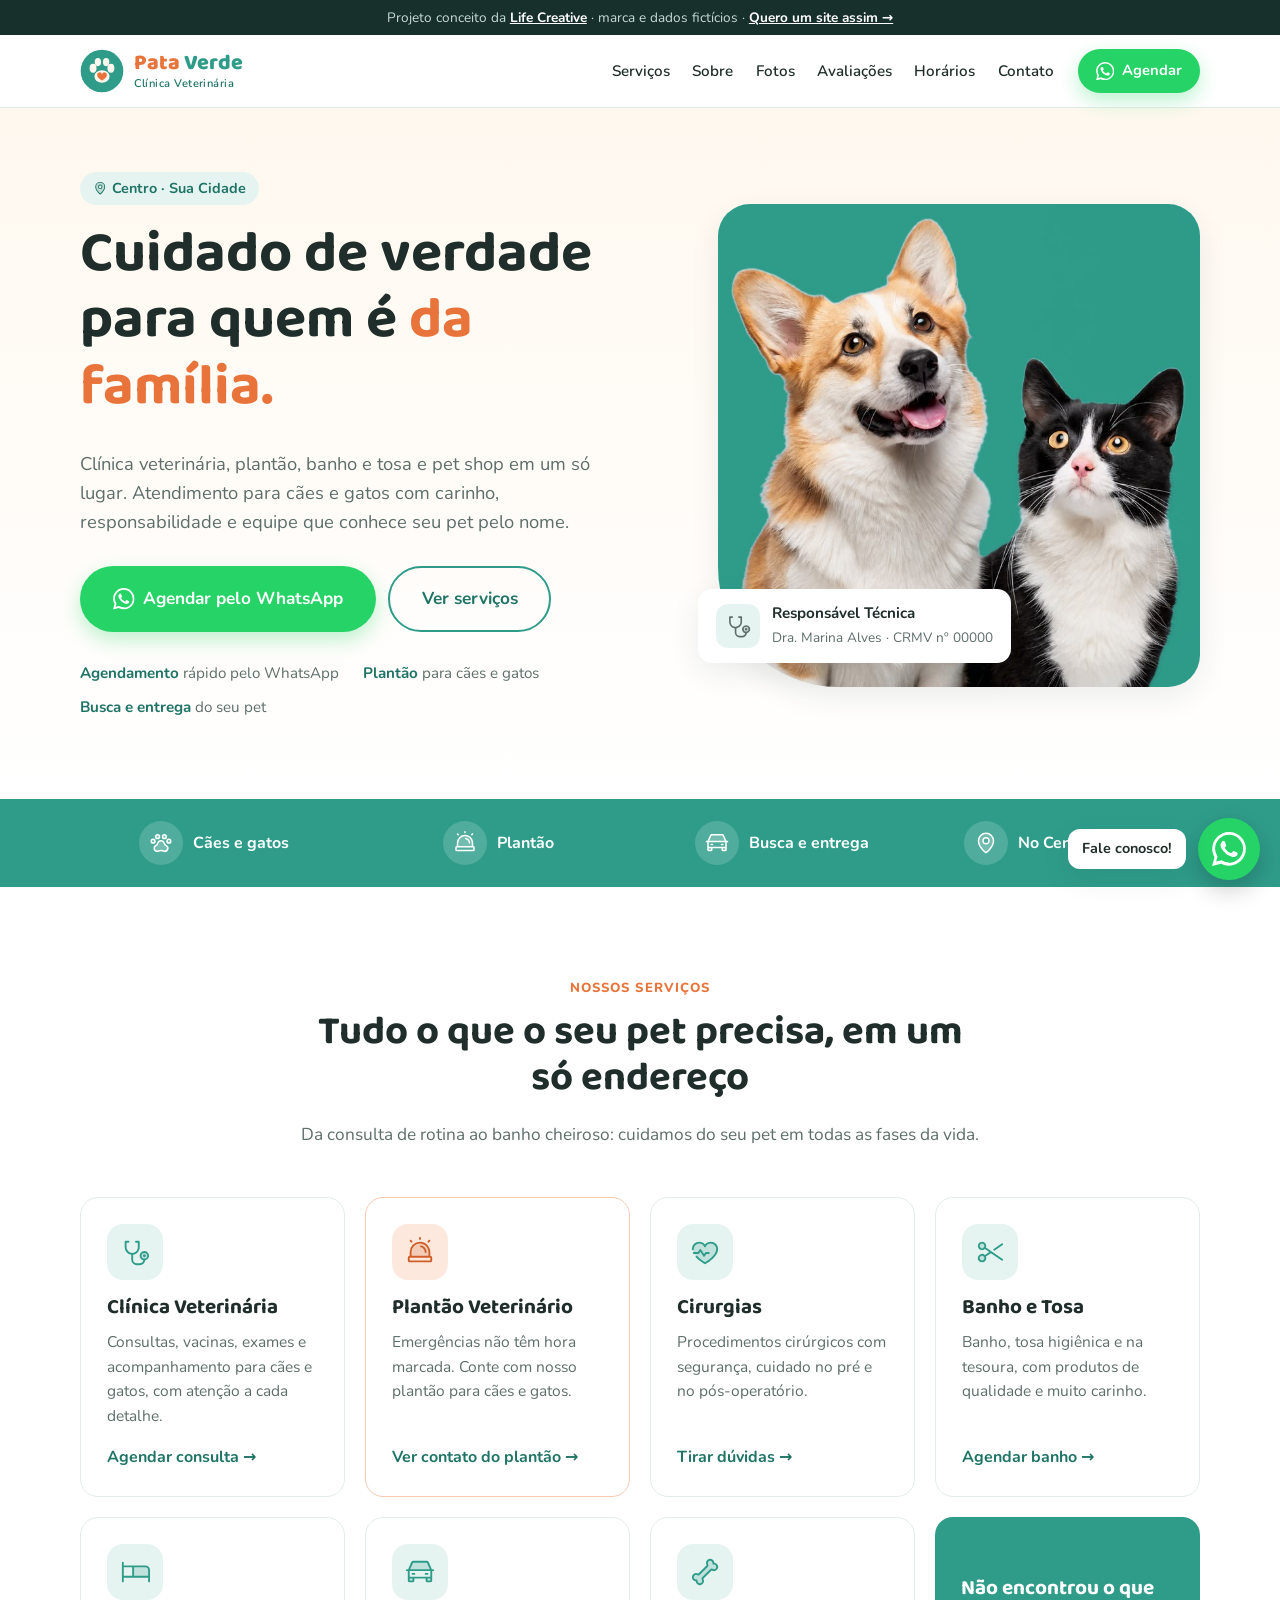
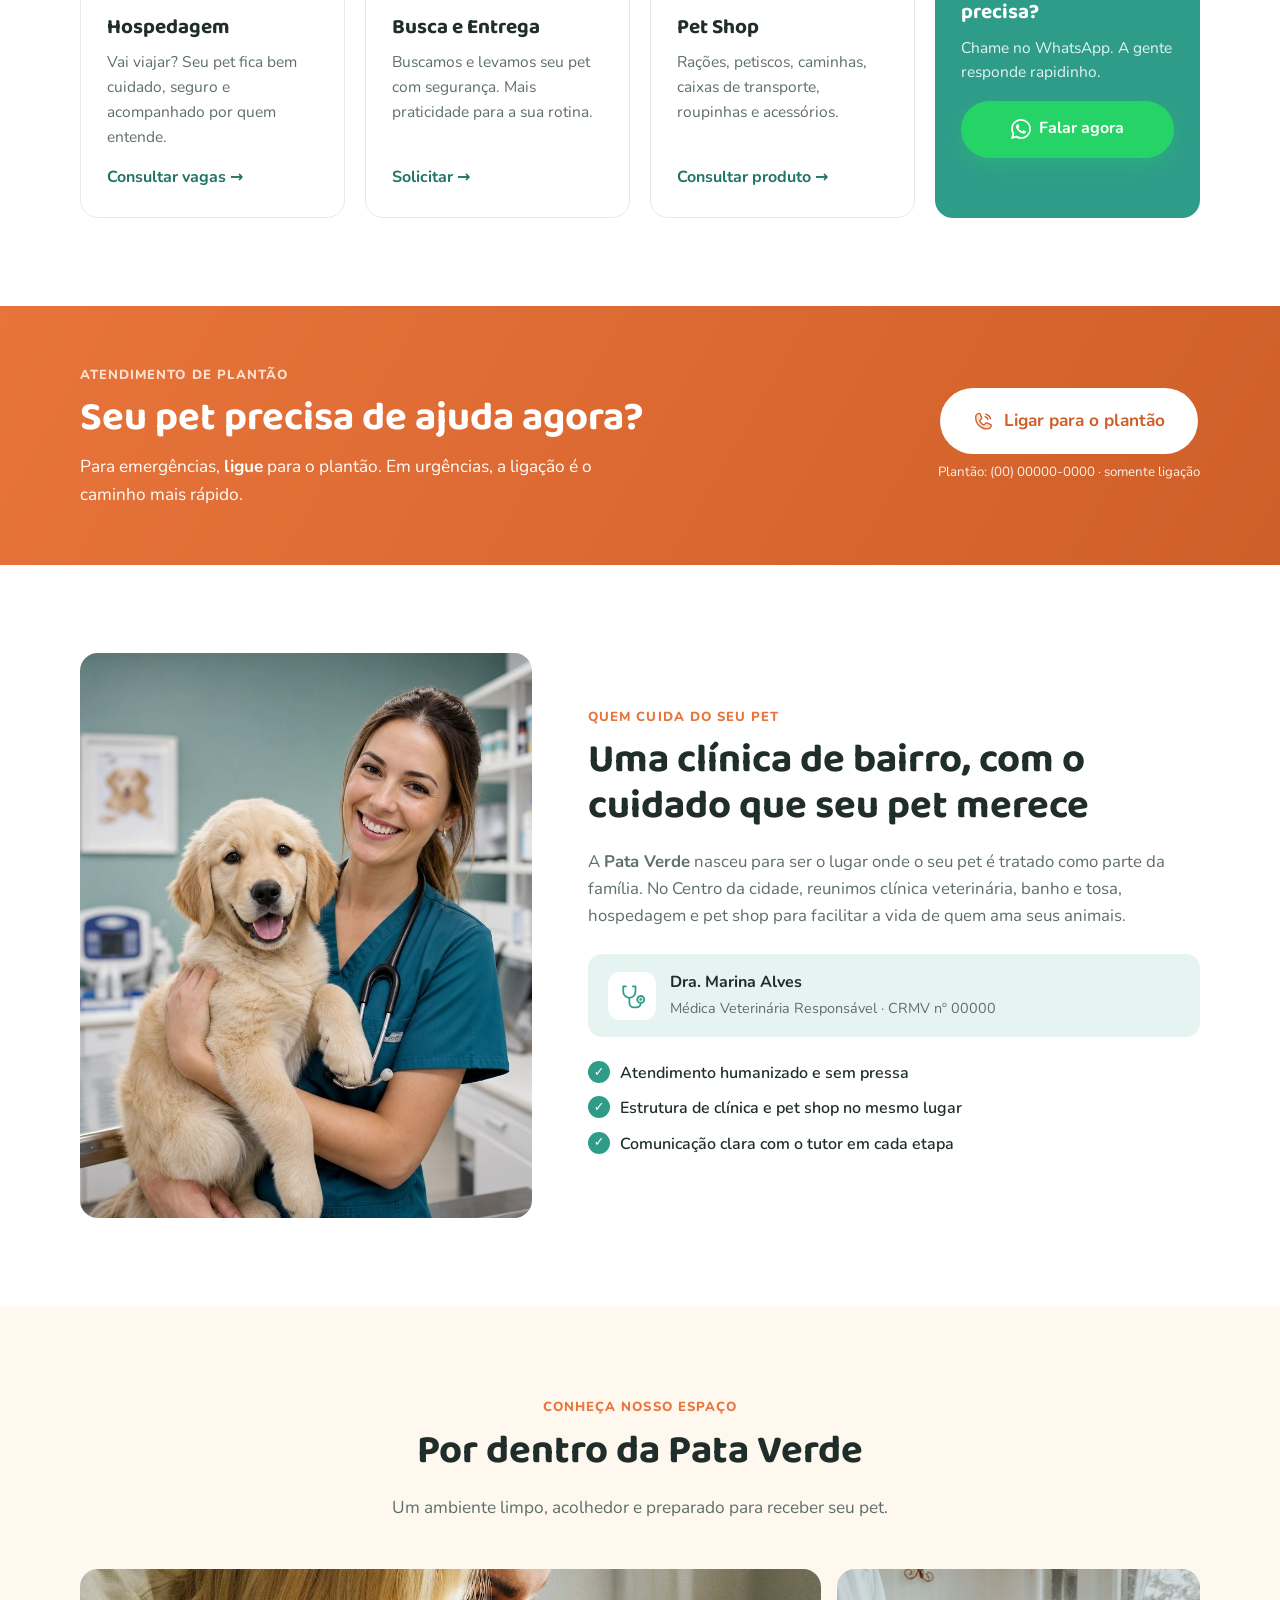
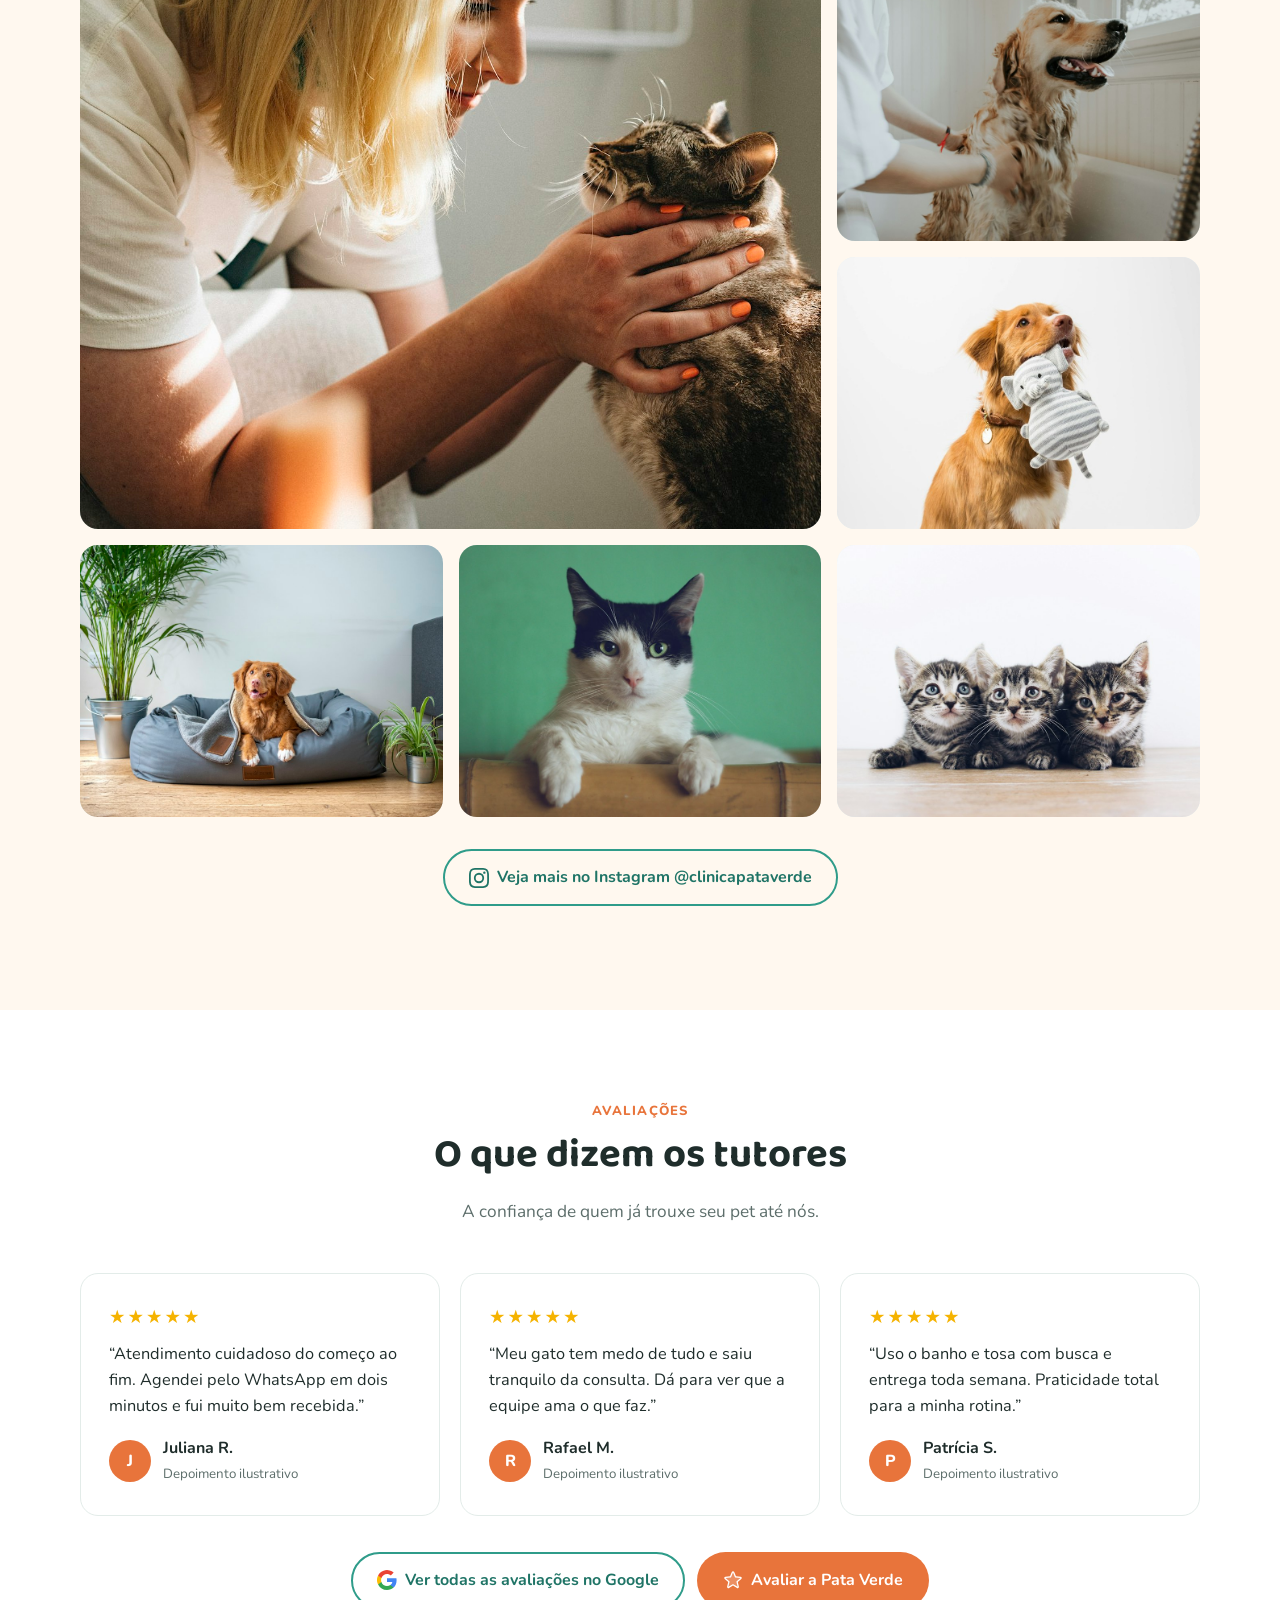
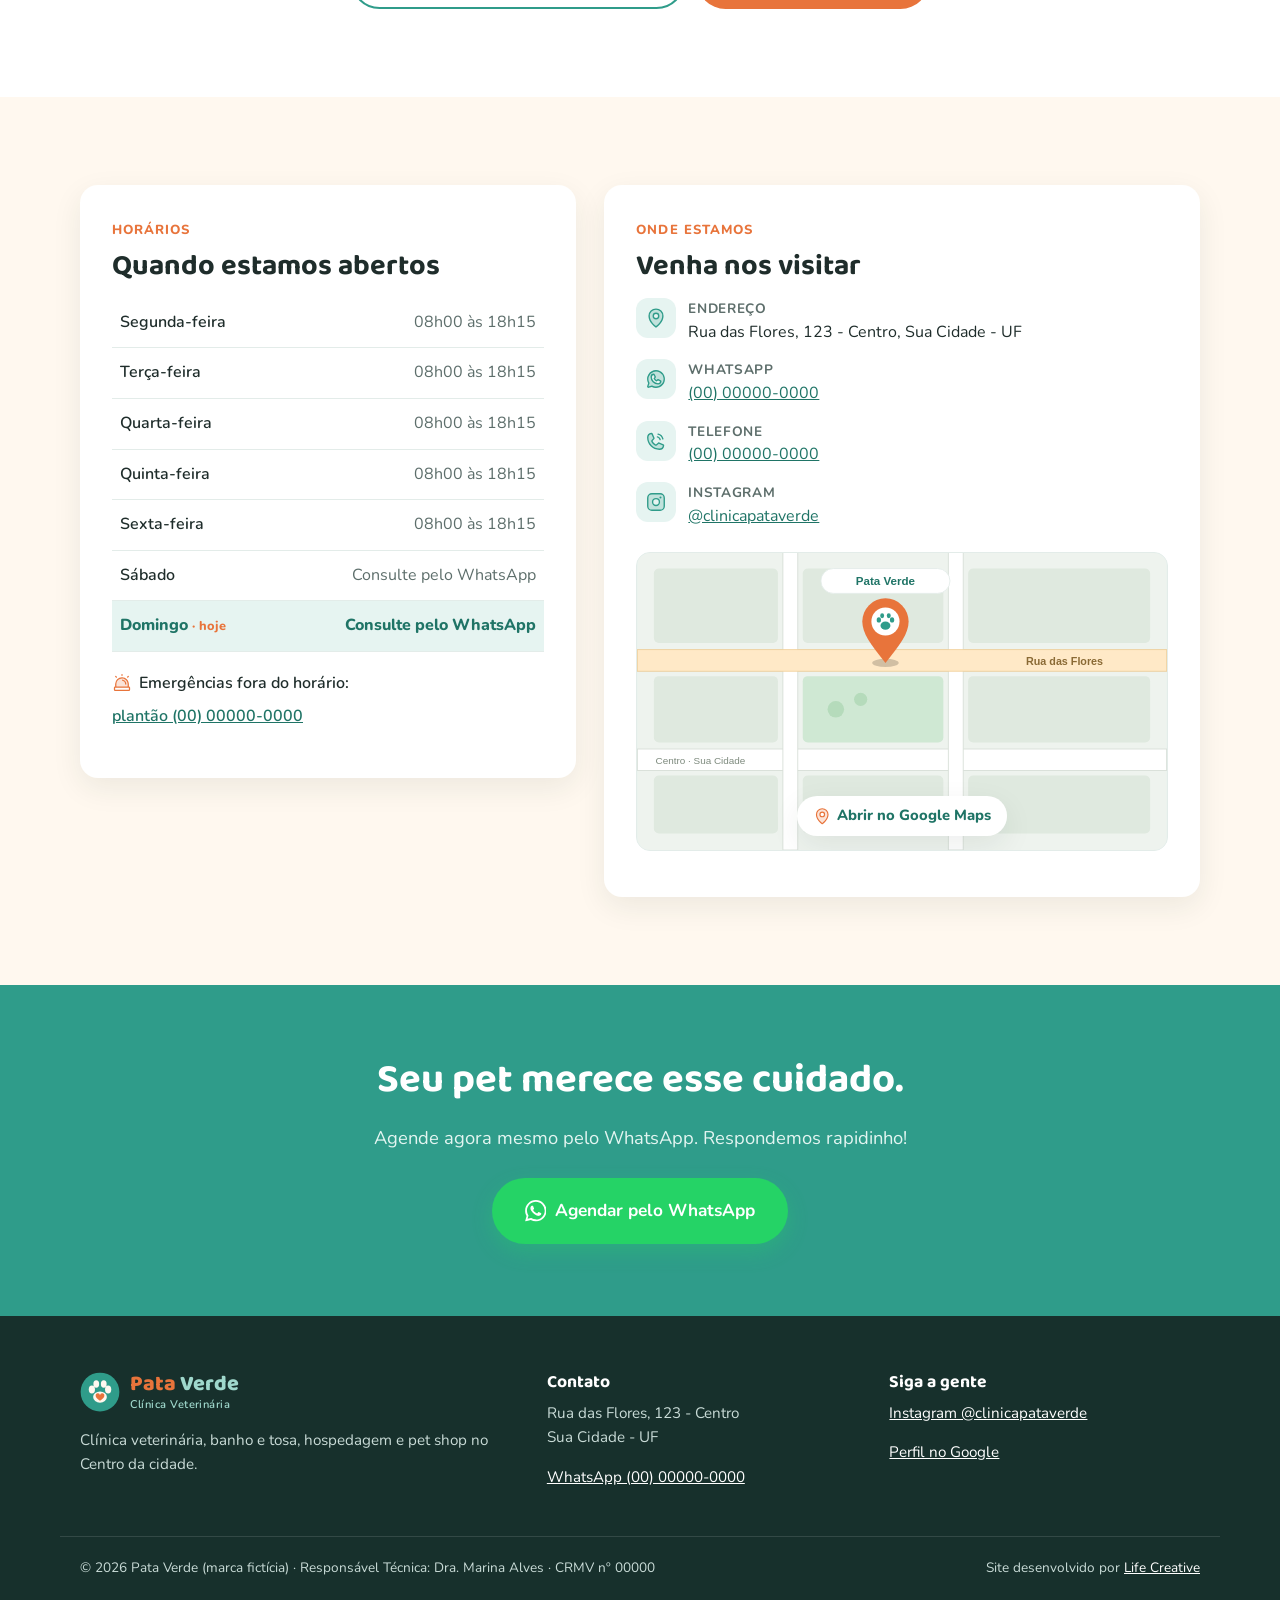
==== commit 0b233507: "Transforma o site em projeto conceito fictício (Pata Verde) para portfólio Remove todos os dados da " ====
--- a/preview-site.html
+++ b/preview-site.html
@@ -3,16 +3,17 @@
 <head>
   <meta charset="UTF-8">
   <meta name="viewport" content="width=device-width, initial-scale=1.0">
-  <title>Bichos da Gente | Clínica Veterinária, Banho e Tosa e Pet Shop em Ijuí - RS</title>
-  <meta name="description" content="Clínica veterinária no Centro de Ijuí (RS). Consultas, cirurgias, plantão, banho e tosa, hospedagem, busca e entrega e pet shop para cães e gatos. Fale no WhatsApp: (55) 99178-7275.">
-  <meta name="keywords" content="veterinário Ijuí, clínica veterinária Ijuí, banho e tosa Ijuí, pet shop Ijuí, plantão veterinário Ijuí">
-  <link rel="canonical" href="https://www.bichosdagente.com.br/"><!-- EDITAR: domínio definitivo -->
+  <title>Pata Verde | Clínica Veterinária · Projeto conceito Life Creative</title>
+  <meta name="description" content="Projeto conceito da Life Creative: site para clínica veterinária com agendamento pelo WhatsApp, plantão em destaque, horários, mapa e avaliações. Marca e dados fictícios.">
+  <link rel="canonical" href="https://luciane-tech.github.io/Bicho-da-gente/">  <!-- Projeto conceito (portfólio): fora das buscas do Google -->
+  <meta name="robots" content="noindex, nofollow">
 
   <!-- Compartilhamento (WhatsApp, Facebook, etc.) -->
   <meta property="og:type" content="website">
-  <meta property="og:title" content="Bichos da Gente | Clínica Veterinária em Ijuí">
-  <meta property="og:description" content="Cuidado completo para cães e gatos no Centro de Ijuí: clínica, plantão, banho e tosa e pet shop.">
-  <meta property="og:image" content="[data-uri]"><!-- EDITAR: imagem 1200x630 -->
+  <meta property="og:title" content="Pata Verde | Site para clínica veterinária · Life Creative">
+  <meta property="og:description" content="Projeto conceito: um site que transforma visitas em agendamentos pelo WhatsApp.">
+  <meta property="og:image" content="https://luciane-tech.github.io/Bicho-da-gente/assets/img/og-image.jpg">
+  <meta property="og:url" content="https://luciane-tech.github.io/Bicho-da-gente/">
   <meta property="og:locale" content="pt_BR">
   <meta name="theme-color" content="#2f9c8a">
 
@@ -22,8 +23,8 @@
   <link href="https://fonts.googleapis.com/css2?family=Baloo+2:wght@600;700;800&family=Nunito:wght@400;600;700&display=swap" rel="stylesheet">
   <style>
 /* =========================================================
-   Bichos da Gente — Clínica Veterinária (Ijuí - RS)
-   Paleta baseada na identidade visual do Instagram
+   Pata Verde — Clínica Veterinária (projeto conceito Life Creative)
+   Paleta: verde-água #2F9C8A + laranja #E8743B
    ========================================================= */
 :root {
   --teal: #2f9c8a;
@@ -311,44 +312,33 @@
 .map__btn { display: inline-flex; align-items: center; gap: .35em; }
 .map__btn .ico { color: var(--orange); }
 
+/* ---------- Projeto conceito ---------- */
+.logo__text span { color: var(--teal); }
+.logo--light .logo__text span { color: #9fd8cc; }
+.demo-bar { background: #17302c; color: #c9dbd7; text-align: center; font-size: .85rem; padding: 8px 16px; line-height: 1.4; }
+.demo-bar a { color: #fff; font-weight: 700; }
+.toast {
+  position: fixed; left: 50%; bottom: 96px; transform: translate(-50%, 20px); z-index: 70;
+  width: min(92vw, 520px); background: #17302c; color: #fff; padding: 14px 18px; border-radius: 14px;
+  font-size: .95rem; font-weight: 600; box-shadow: 0 12px 30px rgba(0,0,0,.25);
+  opacity: 0; pointer-events: none; transition: opacity .25s, transform .25s;
+}
+.toast.show { opacity: 1; transform: translate(-50%, 0); }
+
 </style>
 
-  <!-- Dados estruturados para o Google (SEO local) -->
-  <script type="application/ld+json">
-  {
-    "@context": "https://schema.org",
-    "@type": "VeterinaryCare",
-    "name": "Bichos da Gente - Clínica Veterinária",
-    "image": "https://www.bichosdagente.com.br/assets/img/og-image.jpg",
-    "url": "https://www.bichosdagente.com.br/",
-    "telephone": "+55-55-99178-7275",
-    "address": {
-      "@type": "PostalAddress",
-      "streetAddress": "Rua 20 de Setembro, 167 - Centro",
-      "addressLocality": "Ijuí",
-      "addressRegion": "RS",
-      "postalCode": "98700-000",
-      "addressCountry": "BR"
-    },
-    "sameAs": [
-      "https://www.instagram.com/bichosdagenteijui",
-      "https://share.google/rm68JklPEhJQ6bpwt"
-    ],
-    "openingHoursSpecification": [
-      { "@type": "OpeningHoursSpecification", "dayOfWeek": ["Monday","Tuesday","Wednesday","Thursday","Friday"], "opens": "08:00", "closes": "18:15" }
-    ]
-  }
-  </script>
-  <!-- EDITAR: ajuste "openingHoursSpecification" quando os horários forem confirmados -->
 </head>
 <body>
+
+  <!-- Faixa de projeto conceito -->
+  <div class="demo-bar">Projeto conceito da <a href="https://lifecreative.com.br/" target="_blank" rel="noopener">Life Creative</a> · marca e dados fictícios · <a href="https://lifecreative.com.br/" target="_blank" rel="noopener">Quero um site assim →</a></div>
 
   <!-- ============ TOPO ============ -->
   <header class="header" id="topo">
     <div class="container header__inner">
-      <a href="#topo" class="logo" aria-label="Bichos da Gente - início">
+      <a href="#topo" class="logo" aria-label="Pata Verde - início">
         <img src="[data-uri]" alt="" width="44" height="44">
-        <span class="logo__text">Bichos <small>da</small> Gente<em>Clínica Veterinária</em></span>
+        <span class="logo__text">Pata <span>Verde</span><em>Clínica Veterinária</em></span>
       </a>
 
       <nav class="nav" id="nav" aria-label="Menu principal">
@@ -374,7 +364,7 @@
     <section class="hero">
       <div class="container hero__inner">
         <div class="hero__text">
-          <span class="tag"><svg class="pi" aria-hidden="true"><use href="#p-pin"/></svg> Centro de Ijuí - RS</span>
+          <span class="tag"><svg class="pi" aria-hidden="true"><use href="#p-pin"/></svg> Centro · Sua Cidade</span>
           <h1>Cuidado de verdade para quem é <span class="hl">da família.</span></h1>
           <p class="lead">Clínica veterinária, plantão, banho e tosa e pet shop em um só lugar. Atendimento para cães e gatos com carinho, responsabilidade e equipe que conhece seu pet pelo nome.</p>
           <div class="hero__ctas">
@@ -384,19 +374,18 @@
             <a class="btn btn--ghost btn--lg" href="#servicos">Ver serviços</a>
           </div>
           <ul class="hero__proof">
-            <li><strong>+3 mil</strong> tutores nos acompanham no Instagram</li>
+            <li><strong>Agendamento</strong> rápido pelo WhatsApp</li>
             <li><strong>Plantão</strong> para cães e gatos</li>
             <li><strong>Busca e entrega</strong> do seu pet</li>
           </ul>
         </div>
         <div class="hero__media">
-          <!-- EDITAR: troque pela foto real (ex.: assets/img/hero.jpg) — veterinário(a) com um pet -->
           <div class="photo photo--hero" data-label="Foto principal: veterinário(a) atendendo um pet">
             <img src="[data-uri]" alt="Cachorro e gato lado a lado, felizes" loading="eager" onerror="this.remove()">
           </div>
           <div class="hero__badge">
             <span class="hero__badge-ico"><svg class="pi" aria-hidden="true"><use href="#p-steth"/></svg></span>
-            <div><strong>Responsável Técnico</strong><span>CRMV-RS nº <!-- EDITAR -->00000</span></div>
+            <div><strong>Responsável Técnica</strong><span>Dra. Marina Alves · CRMV nº 00000</span></div>
           </div>
         </div>
       </div>
@@ -408,7 +397,7 @@
         <div><span><svg class="pi" aria-hidden="true"><use href="#p-paw"/></svg></span><p>Cães e gatos</p></div>
         <div><span><svg class="pi" aria-hidden="true"><use href="#p-siren"/></svg></span><p>Plantão</p></div>
         <div><span><svg class="pi" aria-hidden="true"><use href="#p-car"/></svg></span><p>Busca e entrega</p></div>
-        <div><span><svg class="pi" aria-hidden="true"><use href="#p-pin"/></svg></span><p>No Centro de Ijuí</p></div>
+        <div><span><svg class="pi" aria-hidden="true"><use href="#p-pin"/></svg></span><p>No Centro da cidade</p></div>
       </div>
     </section>
 
@@ -484,9 +473,8 @@
           <p>Para emergências, <strong>ligue</strong> para o plantão. Em urgências, a ligação é o caminho mais rápido.</p>
         </div>
         <div class="emergency__ctas">
-          <!-- EDITAR: confirmar número do plantão (aparece em post do Instagram como 99118-5665) -->
-          <a class="btn btn--white btn--lg" href="tel:+5555991185665"><svg class="ico" aria-hidden="true"><use href="#p-phone"/></svg> Ligar para o plantão</a>
-          <small>Plantão: (55) 99118-5665 · somente ligação</small>
+          <a class="btn btn--white btn--lg" href="#" data-demo="Na versão real, este botão liga direto para o plantão da clínica."><svg class="ico" aria-hidden="true"><use href="#p-phone"/></svg> Ligar para o plantão</a>
+          <small>Plantão: (00) 00000-0000 · somente ligação</small>
         </div>
       </div>
     </section>
@@ -495,21 +483,19 @@
     <section class="section" id="sobre">
       <div class="container about">
         <div class="about__media">
-          <!-- EDITAR: foto real do(a) veterinário(a) responsável -->
           <div class="photo photo--portrait" data-label="Foto do(a) veterinário(a) responsável">
-            <img src="[data-uri]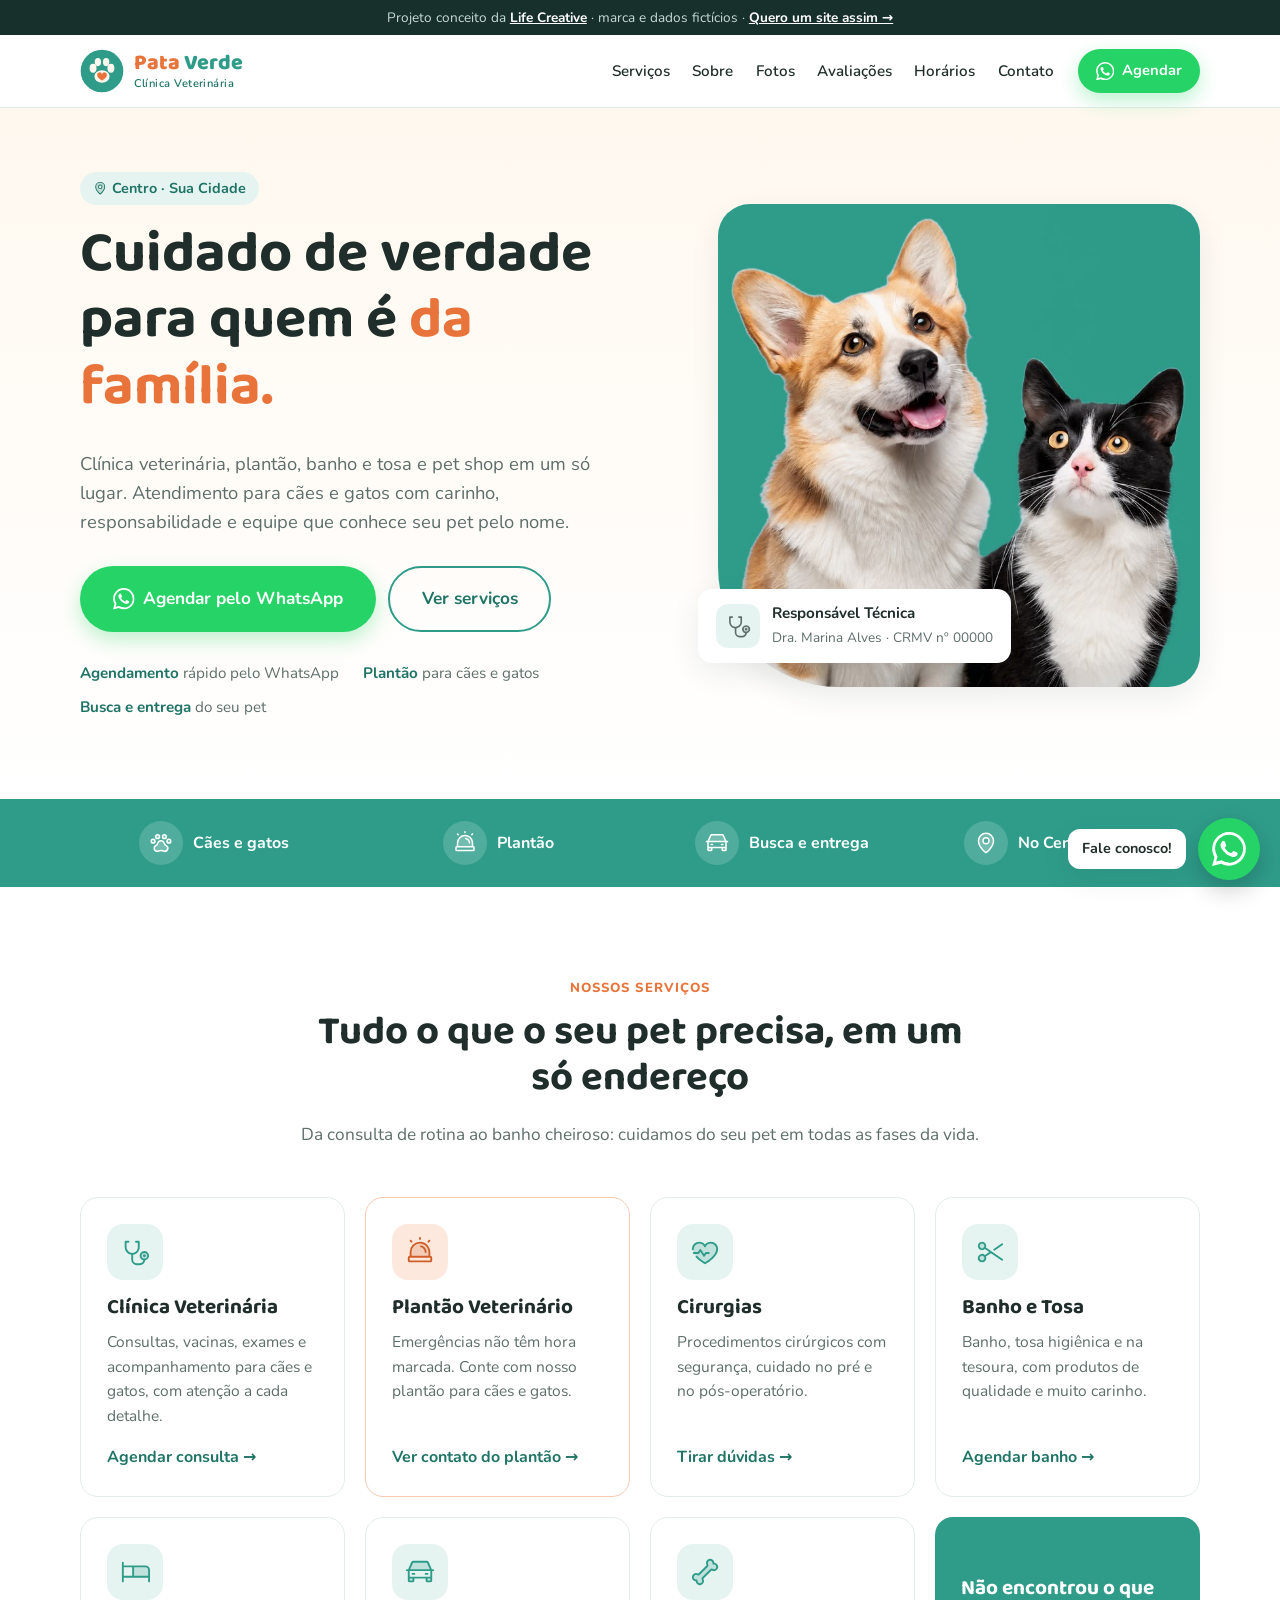
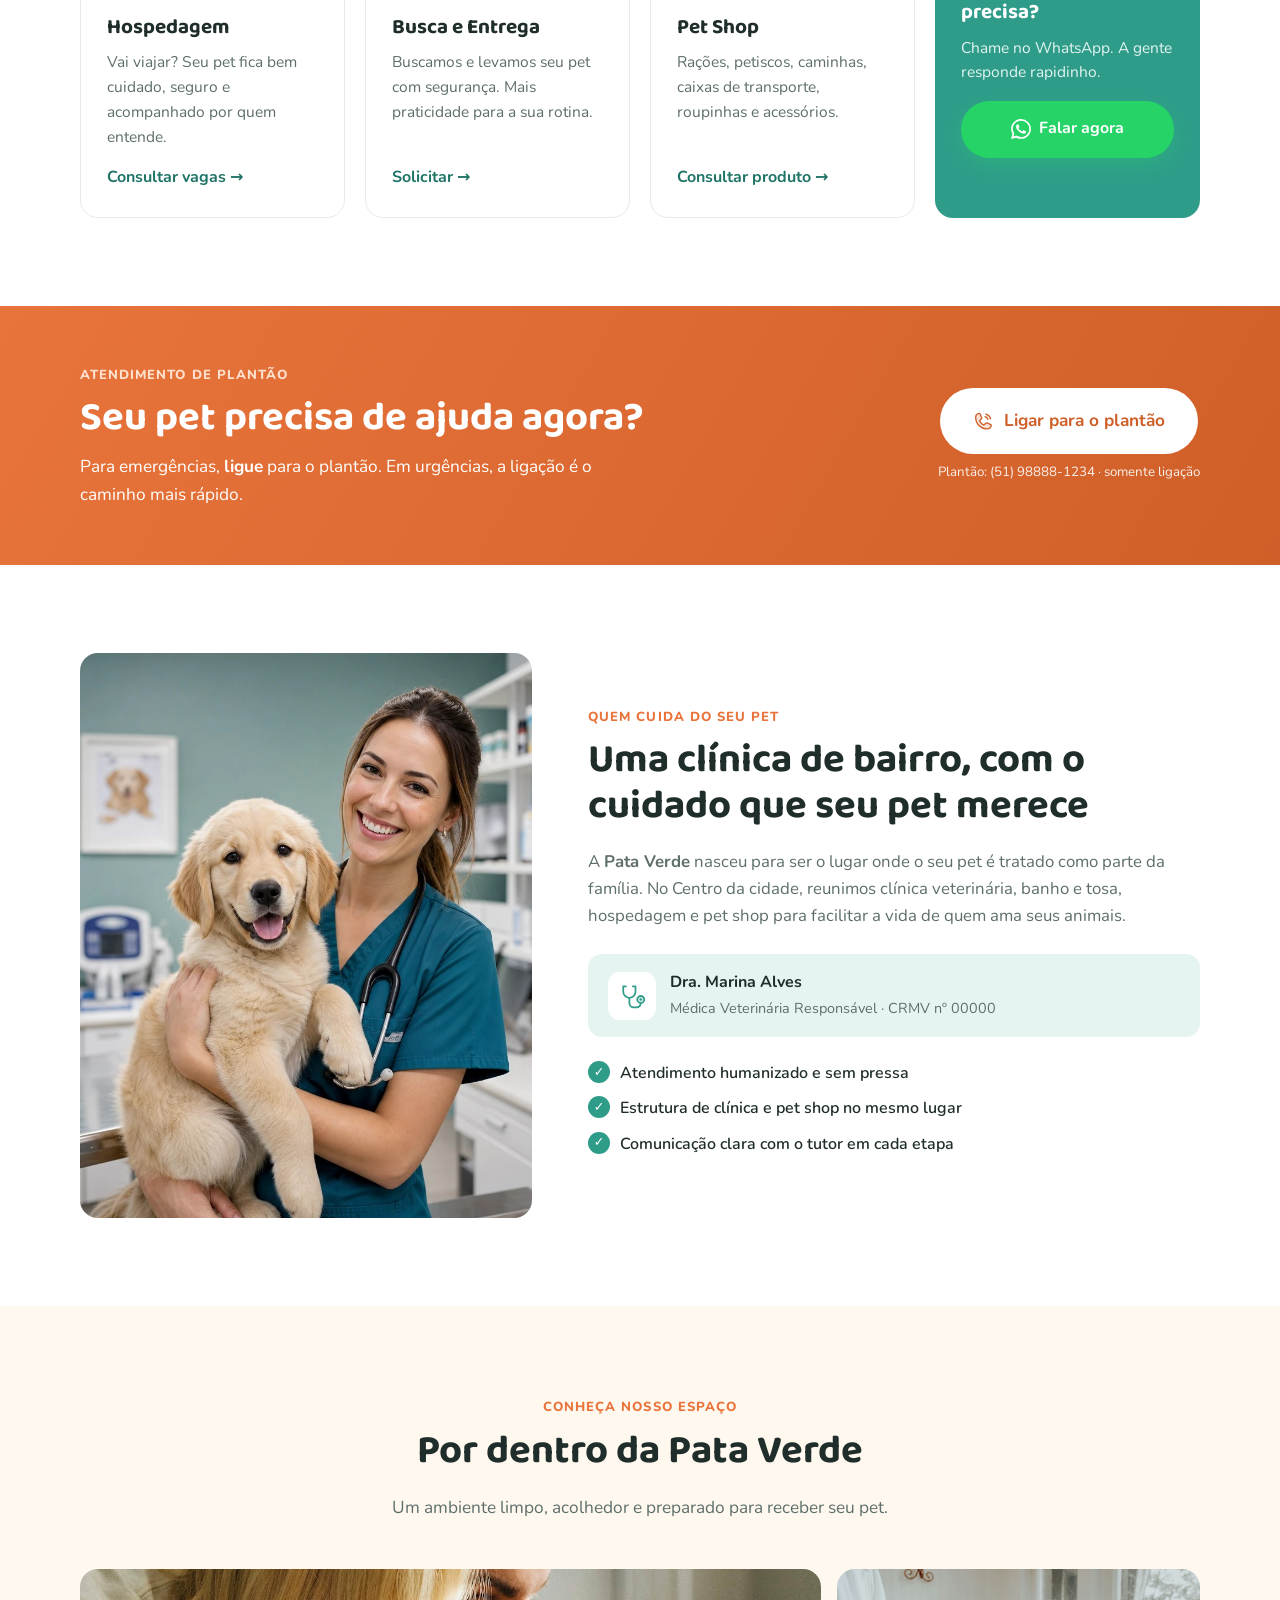
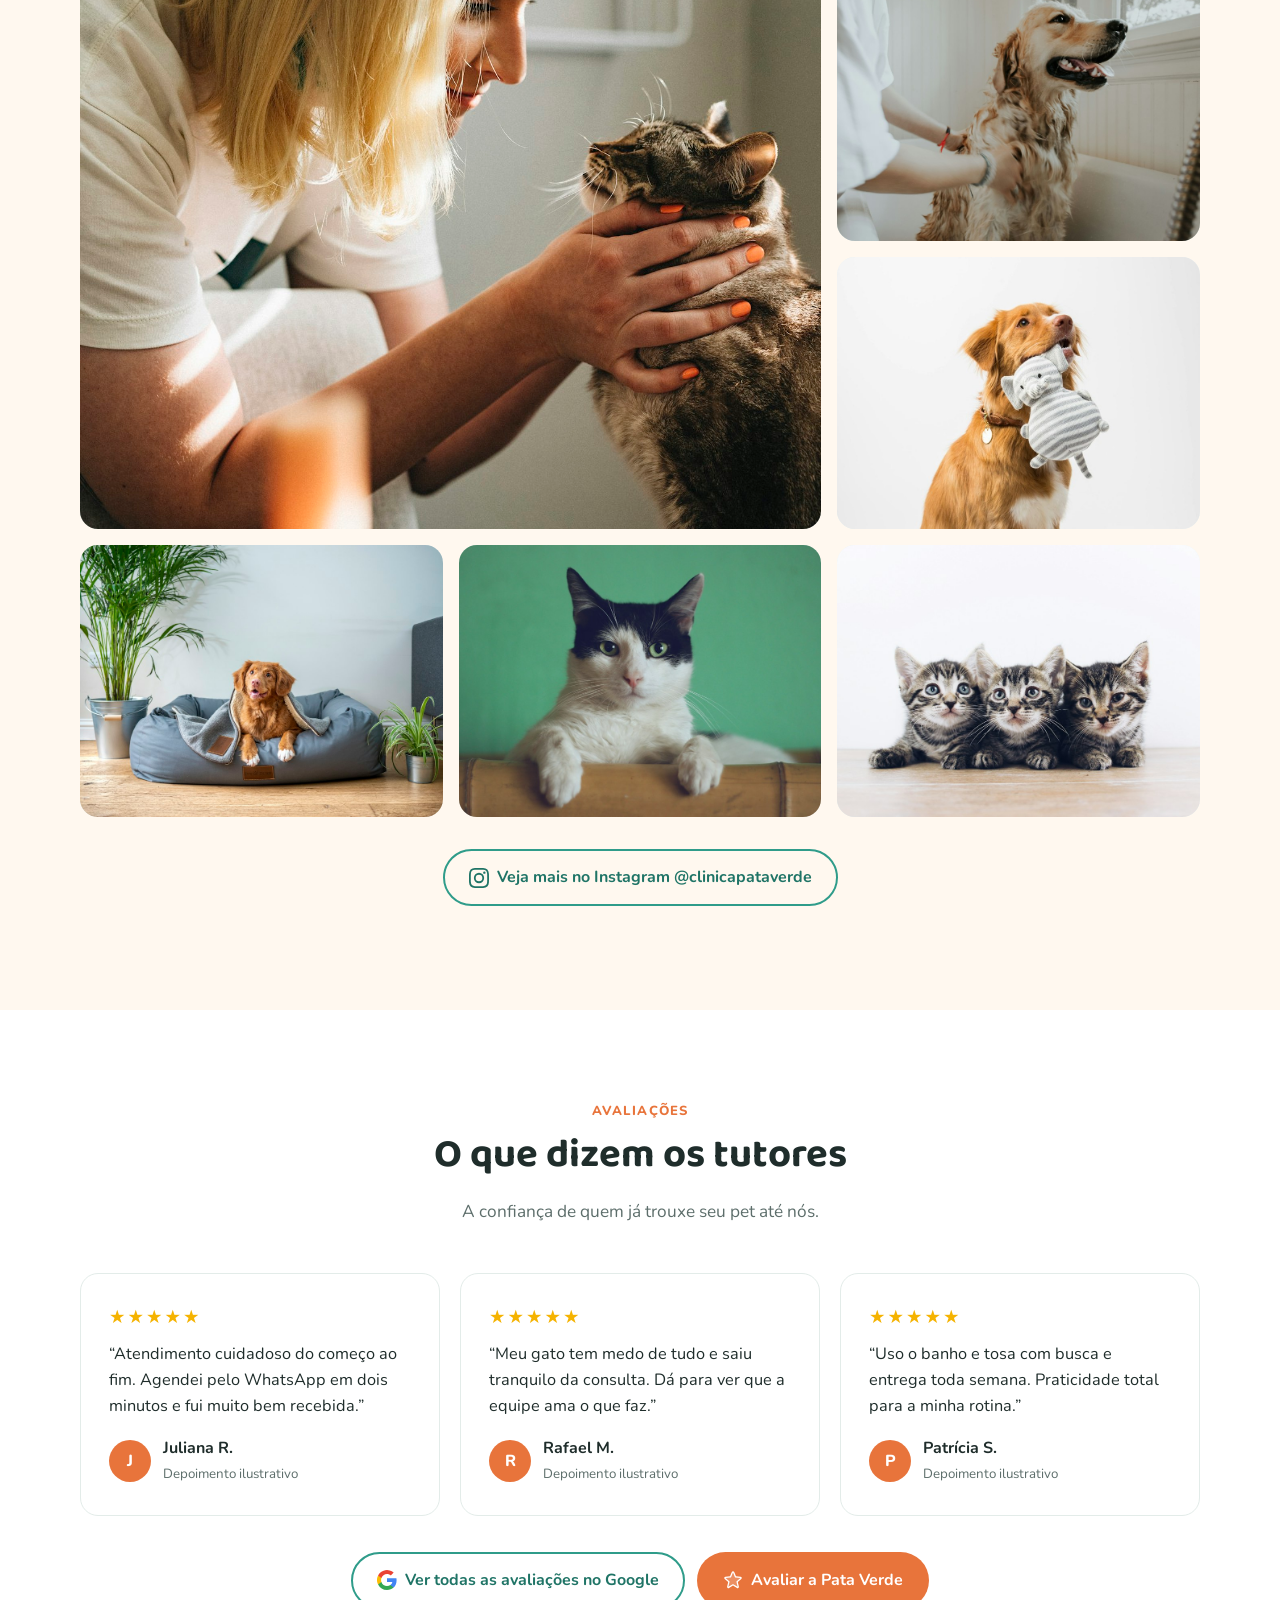
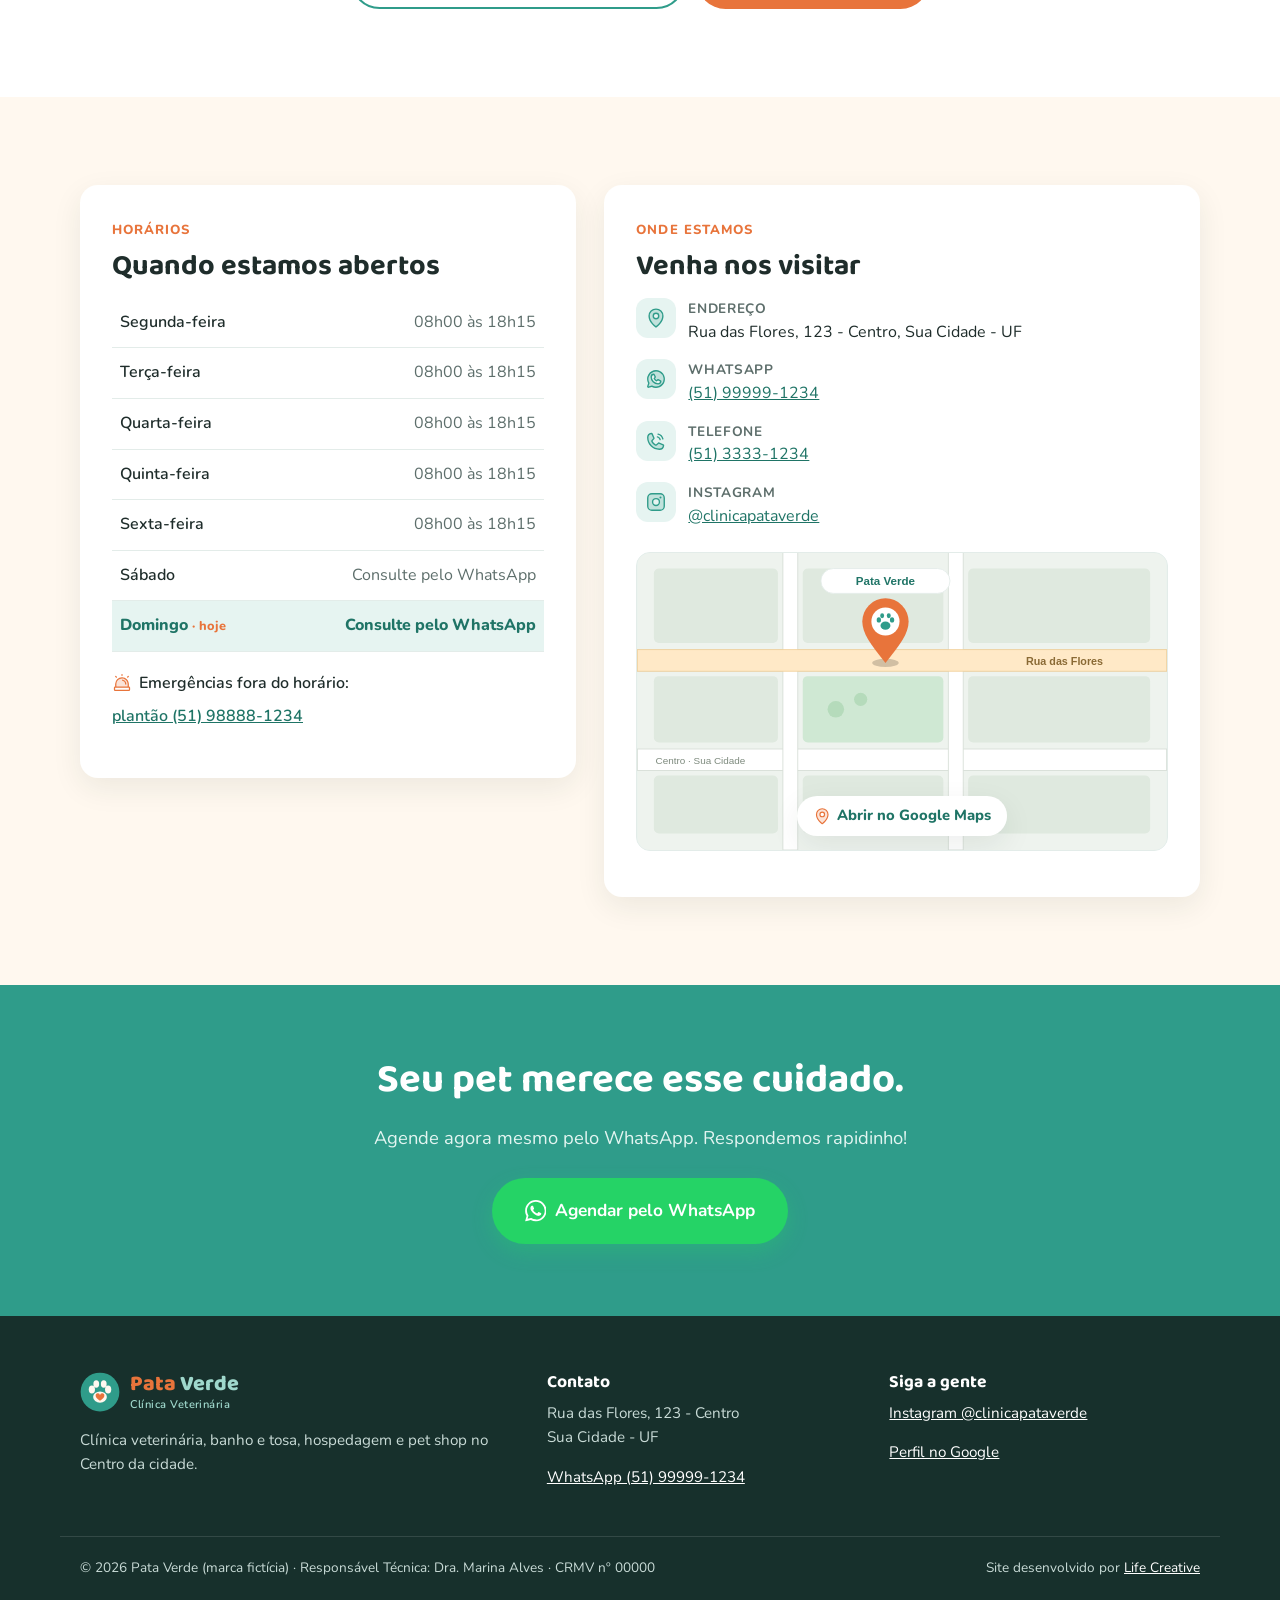
==== commit a4e37f56: "Adiciona telefones fictícios ilustrativos Co-Authored-By: Claude Opus 5.5 <noreply@anthropic.com> Cl" ====
--- a/preview-site.html
+++ b/preview-site.html
@@ -474,7 +474,7 @@
         </div>
         <div class="emergency__ctas">
           <a class="btn btn--white btn--lg" href="#" data-demo="Na versão real, este botão liga direto para o plantão da clínica."><svg class="ico" aria-hidden="true"><use href="#p-phone"/></svg> Ligar para o plantão</a>
-          <small>Plantão: (00) 00000-0000 · somente ligação</small>
+          <small>Plantão: (51) 98888-1234 · somente ligação</small>
         </div>
       </div>
     </section>
@@ -585,7 +585,7 @@
               <tr data-day="0"><th>Domingo</th><td>Consulte pelo WhatsApp</td></tr>
             </tbody>
           </table>
-          <p class="hours__note"><svg class="ico" aria-hidden="true"><use href="#p-siren"/></svg> Emergências fora do horário: <a href="#" data-demo="Na versão real, este link liga para o plantão.">plantão (00) 00000-0000</a></p>
+          <p class="hours__note"><svg class="ico" aria-hidden="true"><use href="#p-siren"/></svg> Emergências fora do horário: <a href="#" data-demo="Na versão real, este link liga para o plantão.">plantão (51) 98888-1234</a></p>
         </div>
 
         <div class="info__box" id="contato">
@@ -593,8 +593,8 @@
           <h2>Venha nos visitar</h2>
           <ul class="contact">
             <li><span><svg class="pi" aria-hidden="true"><use href="#p-pin"/></svg></span><div><strong>Endereço</strong>Rua das Flores, 123 - Centro, Sua Cidade - UF</div></li>
-            <li><span><svg class="pi" aria-hidden="true"><use href="#p-chat"/></svg></span><div><strong>WhatsApp</strong><a data-wa="Olá! Vim pelo site." href="#" target="_blank" rel="noopener">(00) 00000-0000</a></div></li>
-            <li><span><svg class="pi" aria-hidden="true"><use href="#p-phone"/></svg></span><div><strong>Telefone</strong><a href="#" data-demo="Na versão real, este link liga para a clínica.">(00) 00000-0000</a></div></li>
+            <li><span><svg class="pi" aria-hidden="true"><use href="#p-chat"/></svg></span><div><strong>WhatsApp</strong><a data-wa="Olá! Vim pelo site." href="#" target="_blank" rel="noopener">(51) 99999-1234</a></div></li>
+            <li><span><svg class="pi" aria-hidden="true"><use href="#p-phone"/></svg></span><div><strong>Telefone</strong><a href="#" data-demo="Na versão real, este link liga para a clínica.">(51) 3333-1234</a></div></li>
             <li><span><svg class="pi" aria-hidden="true"><use href="#p-ig2"/></svg></span><div><strong>Instagram</strong><a href="#" data-demo="Na versão real, este link abre o Instagram da clínica.">@clinicapataverde</a></div></li>
           </ul>
           <a class="map" href="#" data-demo="Na versão real, o mapa abre a localização da clínica no Google Maps." aria-label="Abrir a localização da Pata Verde no Google Maps">
@@ -630,7 +630,7 @@
       <div>
         <h4>Contato</h4>
         <p>Rua das Flores, 123 - Centro<br>Sua Cidade - UF</p>
-        <p><a data-wa="Olá! Vim pelo site." href="#" target="_blank" rel="noopener">WhatsApp (00) 00000-0000</a></p>
+        <p><a data-wa="Olá! Vim pelo site." href="#" target="_blank" rel="noopener">WhatsApp (51) 99999-1234</a></p>
       </div>
       <div>
         <h4>Siga a gente</h4>
